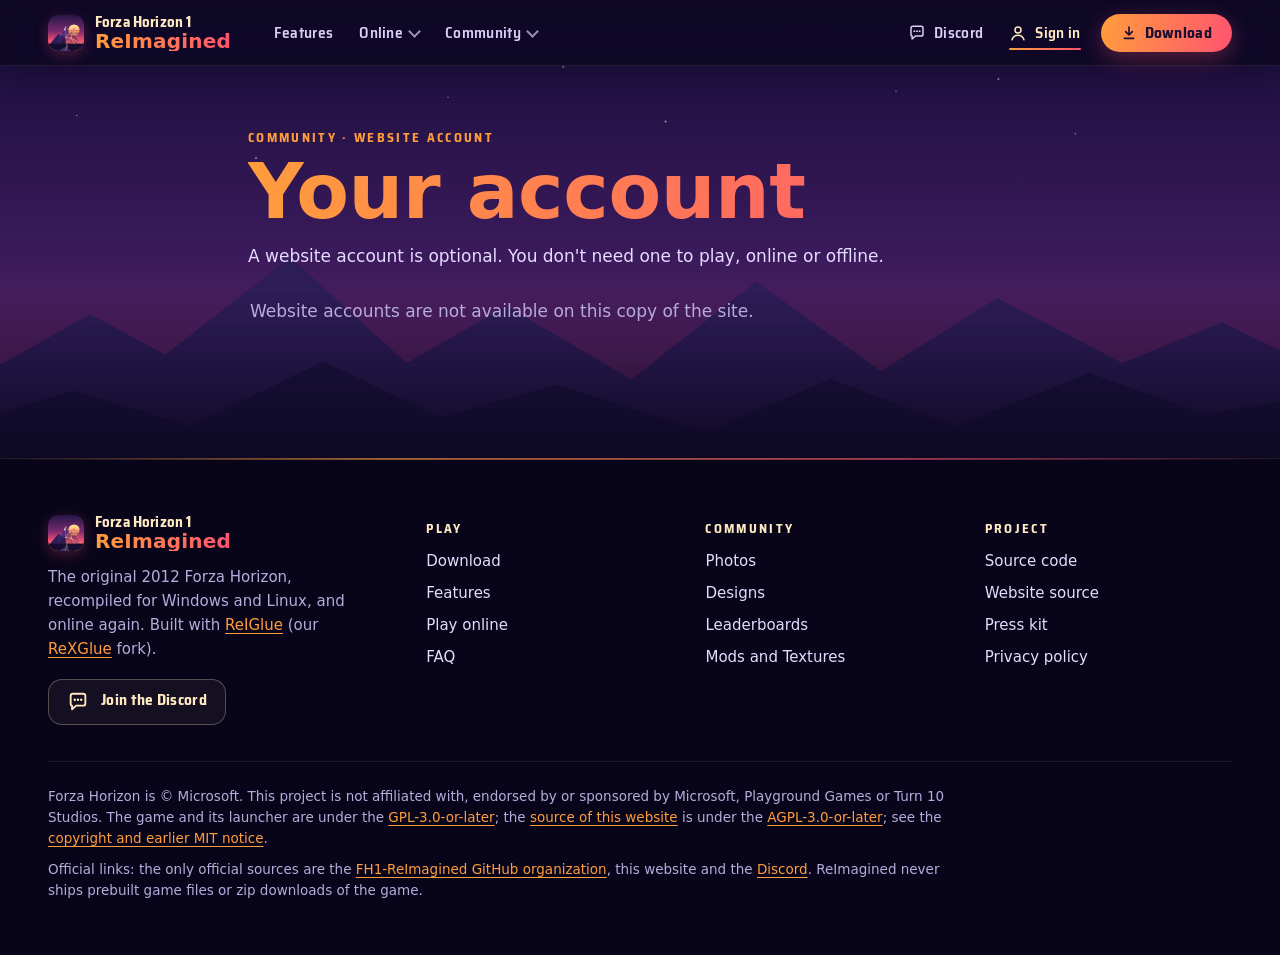
==== account.html @ 23fc3629 "A new look: the sunset first screen, Discord in the navbar, a sliding photo viewer - Navbar: Feature" ====
<!doctype html>
<html lang="en">
<head>
<meta charset="utf-8">
<meta name="viewport" content="width=device-width, initial-scale=1">
<script>document.documentElement.classList.add("js");try{if(localStorage.getItem("fh-signed-in")==="1")document.documentElement.classList.add("signed-in")}catch(e){}</script>
<title>Your account - Forza Horizon 1: ReImagined</title>
<meta name="description" content="Sign in to the Forza Horizon 1: ReImagined website with Discord, GitHub or an email code. A website account is optional.">
<meta name="robots" content="noindex">
<link rel="canonical" href="https://forza.dyotson.dev/account.html">
<meta name="theme-color" content="#140d2e">
<link rel="icon" href="images/logo.svg" type="image/svg+xml">
<link rel="stylesheet" href="style.css">
</head>
<body>
<a class="skip" href="#account">Skip to your account</a>

<div class="scene" aria-hidden="true">
  <div class="sky"></div>
  <div class="stars" style="--stars:.7"></div>
  <svg class="ridge far" viewBox="0 0 1600 300" preserveAspectRatio="none"><polygon points="0,300 0,190 140,110 230,160 380,40 520,170 640,100 790,190 940,70 1090,180 1230,90 1380,170 1500,120 1600,170 1600,300"/></svg>
  <svg class="ridge near" viewBox="0 0 1600 300" preserveAspectRatio="none"><polygon points="0,300 0,220 120,170 260,230 420,120 560,215 700,160 880,240 1030,150 1180,230 1340,140 1480,210 1600,180 1600,300"/></svg>
</div>

<header class="topbar">
  <a class="brand" href="index.html"><img src="images/logo.svg" alt="" width="36" height="36"><span>Forza Horizon 1<b>ReImagined</b></span></a>
  <button type="button" class="nav-toggle" aria-expanded="false" aria-controls="site-nav"><span class="nav-bars" aria-hidden="true"></span>Menu</button>
  <nav id="site-nav" aria-label="Site">
    <a href="features.html">Features</a>
    <details class="menu" open>
      <summary>Online</summary>
      <div class="menu-panel" id="nav-online">
        <div class="menu-list">
          <a href="leaderboards.html">Leaderboards</a>
          <a href="mods.html">Mods and Textures</a>
        </div>
      </div>
    </details>
    <details class="menu" open>
      <summary>Community</summary>
      <div class="menu-panel" id="nav-community">
        <div class="menu-list">
          <a href="gallery.html">Photos</a>
          <a href="designs.html">Designs</a>
          <a href="press.html">Press</a>
          <a href="faq.html">FAQ</a>
        </div>
      </div>
    </details>
    <a class="nav-discord" href="https://discord.gg/yu7zScdcWw">Discord</a>
    <a class="nav-account" href="account.html" aria-current="page">Sign in</a>
    <a class="nav-cta" href="download.html">Download</a>
  </nav>
</header>

<main class="board-page account-page" id="account">
  <div class="page-head">
    <p class="kicker">Community &middot; Website account</p>
    <h1><span class="h1-big">Your account</span></h1>
    <p class="aside">A website account is optional. You don't need one to play, online or offline.</p>
  </div>

  <p class="account-state" id="account-state" role="status">Loading your account...</p>
  <noscript><p class="account-state error">Signing in needs JavaScript.</p></noscript>
  <p class="notice" id="account-message" role="alert" hidden></p>

  <section class="panel" id="link-panel" aria-labelledby="link-h" hidden>
    <h2 id="link-h">Link your game</h2>
    <p id="link-question"></p>
    <p class="aside" id="link-replaces" hidden></p>
    <p class="aside" id="link-signin" hidden>Sign in below first: the link goes to the account you sign in to.</p>
    <div class="cta" id="link-buttons" hidden>
      <button type="button" class="btn primary" id="link-claim">Link</button>
      <button type="button" class="btn ghost" id="link-dismiss">Not now</button>
    </div>
  </section>

  <section class="panel" id="signin" aria-labelledby="signin-h" hidden>
    <h2 id="signin-h">Sign in</h2>
    <p>Sign in with Discord, GitHub or an email address. Signing in the first time makes your account; there is no separate sign-up.</p>
    <div class="cta signin-buttons">
      <form method="post" action="/api/auth/browser/v1/auth/provider/redirect" data-provider="discord" hidden>
        <input type="hidden" name="provider" value="discord">
        <input type="hidden" name="callback_url" value="/account.html">
        <input type="hidden" name="process" value="login">
        <input type="hidden" name="csrfmiddlewaretoken" value="">
        <button type="submit" class="btn primary">Sign in with Discord</button>
      </form>
      <form method="post" action="/api/auth/browser/v1/auth/provider/redirect" data-provider="github" hidden>
        <input type="hidden" name="provider" value="github">
        <input type="hidden" name="callback_url" value="/account.html">
        <input type="hidden" name="process" value="login">
        <input type="hidden" name="csrfmiddlewaretoken" value="">
        <button type="submit" class="btn primary">Sign in with GitHub</button>
      </form>
    </div>

    <form class="email-form" id="email-form" hidden>
      <label for="email">Or get a sign-in code by email</label>
      <div class="field-row">
        <input id="email" name="email" type="email" autocomplete="email" maxlength="254" required>
        <button type="submit" class="btn ghost">Email me a code</button>
      </div>
    </form>

    <form class="email-form" id="code-form" hidden>
      <label for="code">Enter the 8-digit code from the mail</label>
      <p class="aside">It works for 10 minutes, in this browser only. No mail? Check your spam folder, or ask for a new code.</p>
      <div class="field-row">
        <input id="code" name="code" type="text" inputmode="numeric" autocomplete="one-time-code" pattern="[0-9 -]{8,10}" maxlength="10" required>
        <button type="submit" class="btn ghost">Sign in</button>
      </div>
    </form>

    <p class="aside">You must be 13 or older to make an account. From Discord or GitHub the website keeps only your account's number there, not your name or email address. An email address is never stored: only a one-way hash of it. Details: the <a href="https://github.com/FH1-ReImagined/ForzaHorizon1-ReImagined/blob/main/PRIVACY.md">privacy policy</a>.</p>
  </section>

  <section class="panel" id="profile" aria-labelledby="profile-h" hidden>
    <h2 id="profile-h">Account <span id="account-id" class="account-id"></span></h2>
    <dl class="account-facts">
      <dt>Created</dt><dd id="account-created"></dd>
      <dt>Signs in with</dt><dd id="account-methods"></dd>
      <dt>Signed in on</dt><dd id="account-sessions"></dd>
      <dt>Your game</dt><dd id="account-game"></dd>
    </dl>
    <p class="aside" id="game-note" hidden></p>
    <div class="cta" id="game-actions" hidden>
      <button type="button" class="btn ghost" id="unlink">Unlink my game</button>
    </div>
    <p class="aside" id="unlink-reauth" hidden>For your safety, unlinking here needs a sign-in in the last 10 minutes. Sign out, sign in again, then unlink. Or unlink from the launcher.</p>

    <div class="my-items" id="items" hidden>
      <h3>Your photos and designs</h3>
      <p class="aside" id="items-note" hidden></p>
      <p class="aside" id="items-empty" hidden>Nothing yet. Photos you upload from photo mode (Big Shot) and designs you share from the storefront show up here.</p>
      <ul class="item-list" id="items-list"></ul>
      <p class="aside" id="items-profile" hidden><a id="items-profile-link" href="profile.html">Your public page</a> shows what is on the site, with its likes.</p>
      <p class="aside" id="items-reauth" hidden>For your safety, deleting needs a sign-in in the last 10 minutes. Sign out, sign in again, then delete.</p>
    </div>

    <form class="email-form" id="link-code-form">
      <label for="link-code">Have a link code from the launcher? Enter it here</label>
      <p class="aside">In the launcher: Settings &gt; Online &gt; Website account &gt; Link to website account. It shows an 8-character code, such as K7M2-QXPA, that works for 10 minutes.</p>
      <div class="field-row">
        <input id="link-code" name="link-code" type="text" autocomplete="off" autocapitalize="characters" spellcheck="false" pattern="[2-9A-HJ-NP-Za-hj-np-z -]{8,10}" maxlength="10" required>
        <button type="submit" class="btn ghost">Find my game</button>
      </div>
    </form>
    <div class="cta">
      <button type="button" class="btn ghost" id="logout">Sign out</button>
      <button type="button" class="btn ghost" id="logout-all">Sign out everywhere</button>
    </div>

    <h3>Recent activity</h3>
    <ul class="account-events" id="account-events"></ul>

    <h3>Delete your account</h3>
    <p>Deleting your account removes it and everything the website keeps about it at once, its game link and your game's likes included. Things you shared from the game (photos, designs) belong to your game, not to this account, and stay: delete them above first if you want them gone.</p>
    <p class="aside" id="delete-reauth" hidden>For your safety, deleting needs a sign-in in the last 10 minutes. Sign out, sign in again, then delete.</p>
    <button type="button" class="btn ghost danger" id="delete">Delete my account</button>
  </section>
</main>

<footer>
  <div class="foot-top">
    <div class="foot-brand">
      <a class="brand" href="index.html"><img src="images/logo.svg" alt="" width="36" height="36"><span>Forza Horizon 1<b>ReImagined</b></span></a>
      <p>The original 2012 Forza Horizon, recompiled for Windows and Linux, and online again. Built with <a href="https://github.com/FH1-ReImagined/ReIGlue">ReIGlue</a> (our <a href="https://github.com/rexglue/rexglue-sdk">ReXGlue</a> fork).</p>
      <a class="btn ghost ico ico-chat" href="https://discord.gg/yu7zScdcWw"><span>Join the Discord</span></a>
    </div>
    <div class="foot-col">
      <p class="foot-h">Play</p>
      <ul>
        <li><a href="download.html">Download</a></li>
        <li><a href="features.html">Features</a></li>
        <li><a href="online.html">Play online</a></li>
        <li><a href="faq.html">FAQ</a></li>
      </ul>
    </div>
    <div class="foot-col">
      <p class="foot-h">Community</p>
      <ul>
        <li><a href="gallery.html">Photos</a></li>
        <li><a href="designs.html">Designs</a></li>
        <li><a href="leaderboards.html">Leaderboards</a></li>
        <li><a href="mods.html">Mods and Textures</a></li>
      </ul>
    </div>
    <div class="foot-col">
      <p class="foot-h">Project</p>
      <ul>
        <li><a href="https://github.com/FH1-ReImagined/ForzaHorizon1-ReImagined">Source code</a></li>
        <li><a href="https://github.com/FH1-ReImagined/website">Website source</a></li>
        <li><a href="press.html">Press kit</a></li>
        <li><a href="https://github.com/FH1-ReImagined/ForzaHorizon1-ReImagined/blob/main/PRIVACY.md">Privacy policy</a></li>
      </ul>
    </div>
  </div>
  <div class="foot-legal">
    <p>Forza Horizon is &copy; Microsoft. This project is not affiliated with, endorsed by or sponsored by Microsoft, Playground Games or Turn 10 Studios. The game and its launcher are under the <a href="https://github.com/FH1-ReImagined/ForzaHorizon1-ReImagined/blob/main/LICENSE">GPL-3.0-or-later</a>; the <a href="https://github.com/FH1-ReImagined/website">source of this website</a> is under the <a href="LICENSE">AGPL-3.0-or-later</a>; see the <a href="NOTICE.md">copyright and earlier MIT notice</a>.</p>
    <p>Official links: the only official sources are the <a href="https://github.com/FH1-ReImagined">FH1-ReImagined GitHub organization</a>, this website and the <a href="https://discord.gg/yu7zScdcWw">Discord</a>. ReImagined never ships prebuilt game files or zip downloads of the game.</p>
  </div>
</footer>

<script src="nav.js"></script>
<script src="account.js"></script>
</body>
</html>
---- style.css ----
/* Forza Horizon 1: ReImagined, the website's look.
   The festival at sunset: a night-purple page, the sunset sky behind the top of every page (the
   whole first screen on the landing page), orange-to-pink accents and cream text.
   Type: Saira Condensed for headlines, Saira Semi Condensed for labels, buttons and the navbar
   (fonts/, SIL Open Font License), the system font for reading. */
@font-face { font-family: "Saira Condensed"; font-style: normal; font-weight: 800; font-display: swap; src: url("fonts/saira-condensed-800.woff2") format("woff2"); }
@font-face { font-family: "Saira Semi Condensed"; font-style: normal; font-weight: 600; font-display: swap; src: url("fonts/saira-semi-condensed-600.woff2") format("woff2"); }
@font-face { font-family: "Saira Semi Condensed"; font-style: normal; font-weight: 700; font-display: swap; src: url("fonts/saira-semi-condensed-700.woff2") format("woff2"); }

:root {
  --bg: #0d0822;
  --bg-deep: #08051a;
  --panel: rgba(28, 19, 62, 0.82);
  --surface: #181037;
  --surface-2: #211749;
  --border: #33245f;
  --line: rgba(255, 233, 192, 0.09);
  --text: #f3ecff;
  --soft: #e6dcff;
  --muted: #b7abdb;
  --cream: #ffe9c0;
  --orange: #ff9d3c;
  --pink: #ff5470;
  --ink: #1a0f33;
  --grad: linear-gradient(100deg, var(--orange), var(--pink));
  --sky-top: #160d38;
  --sky-mid: #3b1a5c;
  --sky-bottom: #7a2c64;
  --ridge-far: #2b1d58;
  --ridge-near: #1d1442;
  --stars: .8;
  --drop-bg: #1a1140;
  --menu-bg: #0d0822;
  --tip-bg: rgba(20, 13, 46, .96);
  --bar-h: 66px;
  --gutter: clamp(16px, 4vw, 48px);
  --wrap: 1280px;
  --radius: 16px;
  --font-display: "Saira Condensed", "Arial Narrow", "Roboto Condensed", system-ui, sans-serif;
  --font-ui: "Saira Semi Condensed", system-ui, -apple-system, "Segoe UI", Roboto, Arial, sans-serif;
  --font-body: system-ui, -apple-system, "Segoe UI", Roboto, "Helvetica Neue", Arial, sans-serif;
  --ease: cubic-bezier(.2, .8, .2, 1);
  color-scheme: dark;
}
* { box-sizing: border-box; }
html { scroll-behavior: smooth; scroll-padding-top: calc(var(--bar-h) + 16px); -webkit-text-size-adjust: 100%; }
body {
  margin: 0; min-height: 100vh; position: relative; isolation: isolate; overflow-x: hidden;
  background: var(--bg); color: var(--text);
  font: 17px/1.6 var(--font-body);
  text-rendering: optimizeLegibility;
}
img, svg { max-width: 100%; }
a { color: var(--orange); text-underline-offset: 3px; }
a:hover { color: var(--cream); }
code { background: rgba(255, 255, 255, .08); padding: .1em .4em; border-radius: 6px; font-size: .9em; overflow-wrap: anywhere; }
::selection { background: rgba(255, 84, 112, .45); color: #fff; }
:focus-visible { outline: 2px solid var(--orange); outline-offset: 2px; border-radius: 6px; }
.skip { position: absolute; left: -999px; top: 10px; background: var(--cream); color: var(--ink); padding: 8px 14px; border-radius: 10px; z-index: 100; font-weight: 700; }
.skip:focus { left: 10px; }
.sr-only { position: absolute; width: 1px; height: 1px; overflow: hidden; clip-path: inset(50%); white-space: nowrap; }

/* ---- scrollbars: a slim sunset thumb on the night track (WebKit/Blink here, Firefox below) ---- */
::-webkit-scrollbar { width: 12px; height: 12px; }
::-webkit-scrollbar-track { background: var(--bg-deep); }
::-webkit-scrollbar-thumb {
  background: linear-gradient(180deg, var(--orange), var(--pink)); border-radius: 999px;
  border: 3px solid var(--bg-deep); min-height: 48px;
}
::-webkit-scrollbar-thumb:hover { background: linear-gradient(180deg, #ffb25f, #ff6f86); }
::-webkit-scrollbar-corner { background: var(--bg-deep); }
@supports (-moz-appearance: none) {
  :root { scrollbar-color: #ff7a59 var(--bg-deep); scrollbar-width: thin; }
}

/* ---- the sky behind the top of the page ---- */
.scene {
  position: absolute; left: 0; right: 0; top: 0; z-index: -1; overflow: hidden; pointer-events: none;
  height: clamp(340px, 52vh, 520px);
  -webkit-mask-image: linear-gradient(180deg, #000 62%, transparent); mask-image: linear-gradient(180deg, #000 62%, transparent);
}
.sky { position: absolute; inset: 0; background: linear-gradient(180deg, var(--sky-top) 0%, var(--sky-mid) 55%, var(--sky-bottom) 100%); }
.stars {
  position: absolute; inset: 0 0 35% 0; opacity: var(--stars);
  background-image:
    radial-gradient(1.5px 1.5px at 12% 18%, #fff, transparent), radial-gradient(1px 1px at 28% 8%, #fff, transparent),
    radial-gradient(1.5px 1.5px at 44% 22%, #ffe9c0, transparent), radial-gradient(1px 1px at 63% 12%, #fff, transparent),
    radial-gradient(1.5px 1.5px at 78% 26%, #fff, transparent), radial-gradient(1px 1px at 90% 9%, #ffe9c0, transparent),
    radial-gradient(1px 1px at 6% 38%, #fff, transparent), radial-gradient(1.5px 1.5px at 52% 40%, #fff, transparent),
    radial-gradient(1px 1px at 84% 44%, #fff, transparent), radial-gradient(1px 1px at 35% 32%, #ffe9c0, transparent),
    radial-gradient(1px 1px at 70% 30%, #fff, transparent), radial-gradient(1.5px 1.5px at 20% 52%, #fff, transparent);
}
.ridge { position: absolute; left: -2%; width: 104%; max-width: none; bottom: 0; height: 38%; }
.ridge.far { height: 52%; fill: var(--ridge-far); opacity: .9; }
.ridge.near { fill: var(--ridge-near); }
.sun { display: none; }

/* ---- the navbar ---- */
.topbar {
  position: fixed; top: 0; left: 0; right: 0; z-index: 40; height: var(--bar-h);
  display: flex; align-items: center; gap: clamp(14px, 2.4vw, 36px); padding: 0 var(--gutter);
}
.topbar::before {
  content: ""; position: absolute; inset: 0; z-index: -1; pointer-events: none;
  background: rgba(11, 7, 30, .78); -webkit-backdrop-filter: blur(16px) saturate(1.3); backdrop-filter: blur(16px) saturate(1.3);
  border-bottom: 1px solid var(--line); box-shadow: 0 10px 30px rgba(4, 2, 14, .25); transition: opacity .3s;
}
html.js .landing .topbar:not(.solid)::before { opacity: 0; }
.brand { display: flex; align-items: center; gap: 11px; text-decoration: none; color: var(--cream); white-space: nowrap; flex-shrink: 0; }
.brand img { border-radius: 10px; box-shadow: 0 4px 14px rgba(255, 84, 112, .25); }
.brand span { display: flex; flex-direction: column; font: 700 15px/1.05 var(--font-ui); letter-spacing: .01em; }
.brand b { font: 800 20px/1 var(--font-display); letter-spacing: .01em; background: var(--grad); -webkit-background-clip: text; background-clip: text; color: transparent; }
.brand:hover { color: var(--cream); }
nav { display: flex; align-items: center; gap: 2px; flex: 1; min-width: 0; }
nav a, .menu summary {
  color: #d8cdf5; text-decoration: none; font: 600 15.5px/1 var(--font-ui); letter-spacing: .02em;
  padding: 10px 12px; border-radius: 10px; position: relative; white-space: nowrap;
  transition: color .15s, background-color .15s;
}
nav a:hover, .menu summary:hover { color: var(--cream); background: rgba(255, 233, 192, .06); }
#site-nav > a[aria-current="page"]:not(.nav-cta), .menu:has(a[aria-current="page"]) > summary { color: var(--cream); }
#site-nav > a[aria-current="page"]:not(.nav-cta)::after, .menu:has(a[aria-current="page"]) > summary::before {
  content: ""; position: absolute; left: 12px; right: 12px; bottom: 2px; height: 2px; border-radius: 2px; background: var(--grad);
}
/* The right side: Discord, Sign in or Account, Download (hidden once this browser signed in). */
nav .nav-discord { margin-left: auto; }
nav .nav-discord, nav .nav-account { display: inline-flex; align-items: center; gap: 8px; }
nav .nav-discord::before, nav .nav-account::before, nav .nav-cta::before, .ico::before {
  content: ""; width: 18px; height: 18px; flex: none; background: currentColor;
  -webkit-mask: var(--icon) center / contain no-repeat; mask: var(--icon) center / contain no-repeat;
}
.nav-discord, .ico-chat { --icon: url("data:image/svg+xml,%3Csvg xmlns='http://www.w3.org/2000/svg' viewBox='0 0 24 24' fill='none' stroke='black' stroke-width='2' stroke-linecap='round' stroke-linejoin='round'%3E%3Cpath d='M4 5.5A2.5 2.5 0 0 1 6.5 3h11A2.5 2.5 0 0 1 20 5.5v8a2.5 2.5 0 0 1-2.5 2.5H10l-4.5 4v-4h0A1.5 1.5 0 0 1 4 14.5z'/%3E%3Cpath d='M8.5 9.5h.01M12 9.5h.01M15.5 9.5h.01' stroke-width='2.6'/%3E%3C/svg%3E"); }
.nav-account, .ico-user { --icon: url("data:image/svg+xml,%3Csvg xmlns='http://www.w3.org/2000/svg' viewBox='0 0 24 24' fill='none' stroke='black' stroke-width='2' stroke-linecap='round'%3E%3Ccircle cx='12' cy='8' r='4'/%3E%3Cpath d='M4 21c1.4-4 4.4-6 8-6s6.6 2 8 6'/%3E%3C/svg%3E"); }
.nav-cta, .ico-download { --icon: url("data:image/svg+xml,%3Csvg xmlns='http://www.w3.org/2000/svg' viewBox='0 0 24 24' fill='none' stroke='black' stroke-width='2.4' stroke-linecap='round' stroke-linejoin='round'%3E%3Cpath d='M12 3v12M7 10l5 5 5-5M5 20h14'/%3E%3C/svg%3E"); }
.ico-arrow { --icon: url("data:image/svg+xml,%3Csvg xmlns='http://www.w3.org/2000/svg' viewBox='0 0 24 24' fill='none' stroke='black' stroke-width='2.4' stroke-linecap='round' stroke-linejoin='round'%3E%3Cpath d='M5 12h14M13 6l6 6-6 6'/%3E%3C/svg%3E"); }
.ico-shield { --icon: url("data:image/svg+xml,%3Csvg xmlns='http://www.w3.org/2000/svg' viewBox='0 0 24 24' fill='none' stroke='black' stroke-width='2' stroke-linecap='round' stroke-linejoin='round'%3E%3Cpath d='M12 3l8 3v6c0 4.5-3.4 8-8 9-4.6-1-8-4.5-8-9V6z'/%3E%3Cpath d='M8.5 12l2.5 2.5 4.5-5'/%3E%3C/svg%3E"); }
nav .nav-cta {
  display: inline-flex; align-items: center; gap: 8px; margin-left: 6px; padding: 11px 20px;
  color: var(--ink); background: var(--grad); border-radius: 999px; font-weight: 700;
  box-shadow: 0 6px 22px rgba(255, 84, 112, .32);
}
nav .nav-cta::before { width: 16px; height: 16px; }
nav .nav-cta:hover { color: var(--ink); background: var(--grad); filter: brightness(1.08); }
nav .nav-cta[aria-current="page"] { box-shadow: 0 0 0 2px var(--cream), 0 6px 22px rgba(255, 84, 112, .32); }
nav .nav-cta[hidden], html.signed-in #site-nav .nav-cta { display: none; }
.nav-toggle {
  display: none; align-items: center; gap: 10px; flex-shrink: 0; margin-left: auto; cursor: pointer;
  font: 700 15px/1 var(--font-ui); letter-spacing: .04em; color: var(--cream);
  background: rgba(255, 233, 192, .06); border: 1px solid rgba(255, 233, 192, .18); border-radius: 999px; padding: 10px 16px;
}
.nav-toggle:hover { background: rgba(255, 157, 60, .14); }
.nav-bars { width: 16px; height: 2px; background: currentColor; box-shadow: 0 -5px currentColor, 0 5px currentColor; display: inline-block; position: relative; border-radius: 2px; }
.nav-toggle[aria-expanded="true"] .nav-bars { background: transparent; box-shadow: none; }
.nav-toggle[aria-expanded="true"] .nav-bars::before, .nav-toggle[aria-expanded="true"] .nav-bars::after {
  content: ""; position: absolute; left: 0; width: 16px; height: 2px; background: currentColor; border-radius: 2px;
}
.nav-toggle[aria-expanded="true"] .nav-bars::before { transform: rotate(45deg); }
.nav-toggle[aria-expanded="true"] .nav-bars::after { transform: rotate(-45deg); }
.menu { position: relative; margin: 0; }
.menu summary { list-style: none; cursor: pointer; display: flex; align-items: center; gap: 7px; }
.menu summary::-webkit-details-marker { display: none; }
.menu summary::marker { content: ""; }
.menu summary::after { content: ""; width: 7px; height: 7px; border: solid currentColor; border-width: 0 2px 2px 0; transform: translateY(-2px) rotate(45deg); opacity: .7; transition: transform .2s; }
.menu-panel { padding-top: 10px; }
.menu-list { display: flex; flex-direction: column; gap: 2px; }
@media (min-width: 941px) {
  .menu:hover summary::after, .menu:focus-within summary::after { transform: translateY(1px) rotate(-135deg); }
  .menu-panel { position: absolute; top: 100%; left: 0; min-width: 220px; z-index: 30; padding-top: 8px; }
  .menu:not(:hover):not(:focus-within) > .menu-panel { display: none; }
  .menu:hover > .menu-panel, .menu:focus-within > .menu-panel { display: block; }
  html:not(.js) .menu:not([open]) > .menu-panel { display: none; }
  .menu-list {
    background: var(--drop-bg); border: 1px solid var(--border); border-radius: 16px; padding: 8px;
    box-shadow: 0 24px 50px rgba(4, 2, 14, .55); animation: menu-in .16s var(--ease);
  }
  .menu-list a { padding: 11px 14px; font-size: 15.5px; }
  .menu-list a:hover, .menu-list a:focus-visible { background: rgba(255, 157, 60, .13); color: var(--cream); }
  .menu-list a[aria-current="page"] { color: var(--cream); background: rgba(255, 157, 60, .1); box-shadow: inset 3px 0 0 var(--orange); }
}
@keyframes menu-in { from { opacity: 0; transform: translateY(-4px); } to { opacity: 1; transform: none; } }
/* The full row fits once the wordmark steps aside; at 940px and below the Menu button takes over. */
@media (max-width: 1120px) and (min-width: 941px) {
  .topbar .brand span { position: absolute; width: 1px; height: 1px; overflow: hidden; clip-path: inset(50%); white-space: nowrap; }
  nav a, .menu summary { padding-left: 10px; padding-right: 10px; }
}
@media (max-width: 940px) {
  html.js .nav-toggle { display: inline-flex; }
  html.js #site-nav {
    display: none; position: fixed; top: var(--bar-h); left: 0; right: 0; z-index: 30;
    grid-template-columns: 1fr 1fr; gap: 4px 10px; align-content: start;
    padding: 10px var(--gutter) 22px; margin: 0;
    background: var(--menu-bg); border-bottom: 1px solid var(--border);
    box-shadow: 0 30px 50px rgba(4, 2, 14, .6); max-height: calc(100dvh - var(--bar-h)); overflow: auto;
  }
  html.js #site-nav.is-open { display: grid; }
  html.js #site-nav > a:not(.nav-discord):not(.nav-account):not(.nav-cta), html.js .menu { grid-column: 1 / -1; }
  html.js #site-nav > a, html.js .menu-list a { padding: 13px 12px; font-size: 18px; }
  html.js #site-nav > a[aria-current="page"]::after { display: none; }
  html.js #site-nav > a[aria-current="page"], html.js .menu-list a[aria-current="page"] { color: var(--cream); background: rgba(255, 157, 60, .1); }
  html.js .menu { border-top: 1px solid var(--line); padding-top: 8px; margin-top: 4px; }
  html.js .menu summary { color: var(--orange); font-size: 12px; font-weight: 700; letter-spacing: .16em; text-transform: uppercase; padding: 8px 12px 2px; cursor: default; background: none; }
  html.js .menu summary::before, html.js .menu summary::after { display: none; }
  html.js .menu-panel { padding: 0; }
  html.js .menu-list { display: grid; grid-template-columns: 1fr 1fr; }
  html.js #site-nav .nav-discord, html.js #site-nav .nav-account {
    margin: 14px 0 0; justify-content: center; border: 1px solid rgba(255, 233, 192, .2); border-radius: 999px; padding: 13px 12px; font-size: 16px;
  }
  html.js.signed-in #site-nav .nav-account, html.js #site-nav:has(.nav-cta[hidden]) .nav-account { grid-column: auto; }
  html.js #site-nav .nav-cta { grid-column: 1 / -1; justify-content: center; margin: 10px 0 0; padding: 15px 14px; font-size: 17px; }
  html:not(.js) .topbar { position: static; height: auto; flex-wrap: wrap; padding-top: 12px; padding-bottom: 12px; }
  html:not(.js) .topbar::before { opacity: 1; }
  html:not(.js) #site-nav { flex-wrap: wrap; width: 100%; }
  html:not(.js) .nav-discord { margin-left: 0; }
  html:not(.js) .menu summary::after { display: none; }
  html:not(.js) .menu-panel { padding: 0 0 0 12px; }
}
@media (max-width: 400px) {
  .topbar { gap: 8px; }
  .brand span { font-size: 13px; }
  .brand b { font-size: 17px; }
}

/* ---- type and the shared pieces ---- */
main { position: relative; z-index: 1; }
h1, h2, h3 { line-height: 1.05; margin: 0 0 14px; font-family: var(--font-display); font-weight: 800; letter-spacing: .005em; }
h1 { display: flex; flex-direction: column; }
h2, h1.plain { font-size: clamp(32px, 4.4vw, 54px); color: var(--cream); }
h1.plain { display: block; }
h3 { font-size: 24px; color: var(--cream); margin-top: 24px; }
.h1-small { color: var(--cream); font-size: clamp(24px, 3vw, 38px); letter-spacing: .02em; text-transform: uppercase; }
.h1-big {
  font-size: clamp(48px, 7vw, 96px); letter-spacing: -.005em; line-height: .95; padding-bottom: .06em;
  background: var(--grad); -webkit-background-clip: text; background-clip: text; color: transparent;
}
.kicker { margin: 0 0 10px; color: var(--orange); font: 700 13px/1.2 var(--font-ui); letter-spacing: .18em; text-transform: uppercase; }
.lead { font-size: clamp(18px, 1.6vw, 21px); line-height: 1.55; color: var(--soft); margin: 0 0 8px; max-width: 40em; }
.aside { color: var(--muted); font-size: 16px; }
.notice {
  margin: 18px 0 0; padding: 13px 16px; border: 1px solid rgba(255, 84, 112, .28); border-left: 3px solid var(--pink);
  background: rgba(255, 84, 112, .08); border-radius: 12px; font-size: 15px; color: #ffe3e8;
}
.panel {
  width: 100%; background: var(--panel); border: 1px solid var(--line); border-radius: 20px; padding: clamp(20px, 3vw, 34px);
  -webkit-backdrop-filter: blur(10px); backdrop-filter: blur(10px); box-shadow: 0 24px 60px rgba(4, 2, 14, .35);
}
.panel h2 { font-size: clamp(26px, 3vw, 36px); }

.cta { display: flex; flex-wrap: wrap; gap: 12px; margin-top: 24px; }
.btn {
  display: inline-flex; flex-direction: column; justify-content: center; text-decoration: none; padding: 13px 22px; border-radius: 14px;
  font: 700 17px/1.15 var(--font-ui); letter-spacing: .02em; transition: transform .18s var(--ease), filter .18s, background-color .18s, border-color .18s;
}
.btn small { font: 600 12.5px/1.3 var(--font-body); letter-spacing: 0; opacity: .78; margin-top: 2px; }
.btn:hover { transform: translateY(-2px); }
.btn.primary { color: var(--ink); background: var(--grad); box-shadow: 0 10px 30px rgba(255, 84, 112, .3); }
.btn.primary:hover { color: var(--ink); filter: brightness(1.07); }
.btn.ghost { color: var(--cream); border: 1px solid rgba(255, 233, 192, .28); background: rgba(255, 233, 192, .05); }
.btn.ghost:hover { border-color: var(--orange); background: rgba(255, 157, 60, .12); }
.btn.ico { display: inline-grid; grid-template-columns: auto 1fr; column-gap: 12px; align-items: center; }
.btn.ico::before { grid-row: 1 / span 2; width: 22px; height: 22px; }
.btn.ico span, .btn.ico small { grid-column: 2; }
.link-more { display: inline-flex; align-items: center; gap: 8px; color: var(--cream); font: 700 16px/1 var(--font-ui); letter-spacing: .03em; text-decoration: none; white-space: nowrap; padding: 10px 0; }
.link-more::after { content: "\2192"; color: var(--orange); transition: transform .2s var(--ease); }
.link-more:hover { color: var(--orange); }
.link-more:hover::after { transform: translateX(4px); }

.chips { display: flex; flex-wrap: wrap; gap: 8px; margin: 0; }
.chips a { color: var(--cream); text-decoration: none; font: 600 15px/1 var(--font-ui); border: 1px solid rgba(255, 233, 192, .22); border-radius: 999px; padding: 9px 16px; background: rgba(255, 233, 192, .04); }
.chips a:hover { border-color: var(--orange); background: rgba(255, 157, 60, .12); }

.features, .steps, .req ul { padding-left: 1.2em; margin: 0 0 12px; }
.features li, .steps li, .req li { margin-bottom: 10px; }
.steps { counter-reset: step; list-style: none; padding: 0; }
.steps li { counter-increment: step; position: relative; padding-left: 46px; }
.steps li::before {
  content: counter(step); position: absolute; left: 0; top: 0; width: 32px; height: 32px; border-radius: 50%;
  display: grid; place-items: center; font: 800 17px/1 var(--font-display); color: var(--ink); background: var(--grad);
}
.modes dt { font-weight: 800; color: var(--cream); margin-top: 12px; }
.modes dd { margin: 2px 0 0; color: var(--soft); }

/* ---- sections ---- */
.stop { width: min(100% - 2 * var(--gutter), var(--wrap)); margin: 0 auto; padding: clamp(36px, 4.5vw, 64px) 0; display: flex; flex-direction: column; gap: 28px; }
main > .stop:first-child { padding-top: calc(var(--bar-h) + clamp(40px, 6vw, 80px)); }
.stop[hidden], .photo-state[hidden], .design-state[hidden] { display: none; }
.section-head { max-width: 760px; }
.section-head .aside, .section-head .lead { margin: 0; }
.section-head h1, .section-head h2 { margin-bottom: 12px; }
.section-head.row { max-width: none; display: flex; flex-wrap: wrap; align-items: flex-end; justify-content: space-between; gap: 12px 32px; }
.section-head.row > div { max-width: 760px; }
.split { display: grid; grid-template-columns: minmax(0, 5fr) minmax(0, 7fr); gap: clamp(28px, 5vw, 72px); align-items: center; }
.split > .section-head { max-width: none; }
.ticks { list-style: none; margin: 20px 0 0; padding: 0; display: grid; gap: 10px; }
.ticks li { position: relative; padding-left: 30px; color: var(--soft); }
.ticks li::before { content: ""; position: absolute; left: 0; top: .3em; width: 18px; height: 18px; border-radius: 50%; background: var(--grad); -webkit-mask: radial-gradient(circle, transparent 0 3px, #000 3.5px); mask: radial-gradient(circle, transparent 0 3px, #000 3.5px); }

/* Pictures that open in the viewer (photos.js): a card with its caption under the picture. */
.cards { list-style: none; margin: 0; padding: 0; width: 100%; display: grid; grid-template-columns: repeat(2, minmax(0, 1fr)); gap: 18px; }
.cards li.wide { grid-column: 1 / -1; }
.cards figure { margin: 0; height: 100%; display: flex; flex-direction: column; background: var(--surface); border: 1px solid var(--line); border-radius: var(--radius); overflow: hidden; box-shadow: 0 16px 40px rgba(4, 2, 14, .35); }
.cards button { all: unset; display: block; cursor: zoom-in; line-height: 0; overflow: hidden; position: relative; }
.cards button:focus-visible { outline: 2px solid var(--orange); outline-offset: -2px; }
.cards img { display: block; width: 100%; height: auto; transition: transform .5s var(--ease); }
.cards button:hover img { transform: scale(1.04); }
.cards li:not(.wide) img { aspect-ratio: 16 / 10; object-fit: cover; }
.cards li:not(.wide) img[src*="launcher"] { object-position: top; }
.cards figcaption { padding: 14px 18px 16px; font-size: 15px; line-height: 1.45; color: var(--muted); }
.cards figcaption b { display: block; color: var(--cream); font: 800 22px/1.1 var(--font-display); letter-spacing: .01em; margin-bottom: 4px; }
.shots { list-style: none; margin: 0; padding: 0; width: 100%; display: grid; grid-template-columns: 1fr 1fr; gap: 14px; }
.shots button { all: unset; cursor: zoom-in; display: block; position: relative; border-radius: 14px; overflow: hidden; width: 100%; line-height: 0; }
.shots button:focus-visible { outline: 2px solid var(--orange); outline-offset: -2px; }
.shots img { display: block; width: 100%; height: auto; }

/* ---- the photo viewer (photos.js): one photo at a time, sliding to the next ---- */
html.viewer-open { overflow: hidden; }
#lightbox {
  position: fixed; inset: 0; width: 100%; height: 100%; max-width: none; max-height: none; margin: 0; padding: 0;
  border: 0; background: transparent; color: var(--text); overflow: hidden;
}
#lightbox::backdrop { background: rgba(6, 3, 18, .94); -webkit-backdrop-filter: blur(8px); backdrop-filter: blur(8px); }
#lightbox[open] { display: block; animation: viewer-in .22s var(--ease); }
@keyframes viewer-in { from { opacity: 0; } to { opacity: 1; } }
#lightbox form { margin: 0; }
#lightbox .close {
  all: unset; position: absolute; z-index: 3; right: max(12px, env(safe-area-inset-right)); top: 12px; width: 46px; height: 46px; border-radius: 50%;
  display: grid; place-items: center; font-size: 30px; line-height: 1; cursor: pointer; color: var(--cream); background: rgba(255, 233, 192, .08);
}
#lightbox .close:hover { background: rgba(255, 157, 60, .2); }
#lightbox .close:focus-visible { outline: 2px solid var(--orange); outline-offset: 2px; }
.viewer-count { position: absolute; z-index: 2; left: max(18px, env(safe-area-inset-left)); top: 20px; margin: 0; font: 700 15px/1 var(--font-ui); letter-spacing: .12em; color: var(--muted); font-variant-numeric: tabular-nums; }
.viewer-count b { color: var(--cream); }
.viewer-stage { position: absolute; left: 0; right: 0; top: 70px; bottom: 92px; overflow: hidden; touch-action: pan-y; user-select: none; -webkit-user-select: none; cursor: grab; }
.viewer-stage.dragging { cursor: grabbing; }
.viewer-track { position: absolute; inset: 0; will-change: transform; }
.viewer-track.moving { transition: transform .42s var(--ease); }
.viewer-slide { position: absolute; inset: 0; display: grid; place-items: center; padding: 0 clamp(12px, 7vw, 110px); transform: translateX(calc(var(--pos, 0) * 100%)); }
.viewer-slide[hidden] { display: none; }
.viewer-box { width: 100%; height: 100%; container-type: size; display: grid; place-items: center; }
.viewer-frame {
  position: relative; aspect-ratio: var(--ar, 16 / 9); width: min(100cqw, 100cqh * var(--ar, 1.7778)); border-radius: 12px; overflow: hidden;
  background: rgba(255, 233, 192, .04); box-shadow: 0 30px 80px rgba(0, 0, 0, .6);
}
.viewer-frame img { position: absolute; inset: 0; width: 100%; height: 100%; object-fit: contain; display: block; -webkit-user-drag: none; }
.viewer-lo { filter: blur(10px); transform: scale(1.04); opacity: .7; }
.viewer-lo:not([src]) { display: none; }
.viewer-hi { opacity: 0; transition: opacity .3s ease; }
.viewer-hi:not([src]) { visibility: hidden; }
.viewer-hi.is-loaded { opacity: 1; }
.viewer-frame::after { content: ""; position: absolute; left: 50%; top: 50%; width: 34px; height: 34px; margin: -17px 0 0 -17px; border-radius: 50%; border: 3px solid rgba(255, 233, 192, .25); border-top-color: var(--orange); animation: spin .8s linear infinite; }
.viewer-frame.is-loaded::after { display: none; }
@keyframes spin { to { transform: rotate(360deg); } }
.viewer-nav {
  all: unset; position: absolute; z-index: 2; top: calc(50% - 10px); width: 54px; height: 54px; margin-top: -27px; border-radius: 50%; cursor: pointer;
  display: grid; place-items: center; color: var(--cream); background: rgba(20, 13, 46, .72); border: 1px solid rgba(255, 233, 192, .18);
  -webkit-backdrop-filter: blur(6px); backdrop-filter: blur(6px); transition: background-color .15s, opacity .2s, transform .15s;
}
.viewer-nav::before { content: ""; width: 12px; height: 12px; border: solid currentColor; border-width: 0 3px 3px 0; transform: translateX(-2px) rotate(-45deg); }
.viewer-prev { left: max(14px, env(safe-area-inset-left)); }
.viewer-prev::before { transform: translateX(2px) rotate(135deg); }
.viewer-next { right: max(14px, env(safe-area-inset-right)); }
.viewer-nav:hover { background: rgba(255, 157, 60, .28); }
.viewer-nav:active { transform: scale(.94); }
.viewer-nav:focus-visible { outline: 2px solid var(--orange); outline-offset: 2px; }
.viewer-nav:disabled { opacity: 0; pointer-events: none; }
.viewer-nav[hidden] { display: none; }
.viewer-cap {
  position: absolute; left: 0; right: 0; bottom: 0; height: 92px; margin: 0; padding: 14px 80px calc(14px + env(safe-area-inset-bottom));
  display: flex; flex-direction: column; align-items: center; justify-content: center; text-align: center; gap: 2px;
}
.viewer-cap b { font: 800 24px/1.1 var(--font-display); color: var(--cream); letter-spacing: .01em; max-width: 100%; overflow: hidden; text-overflow: ellipsis; white-space: nowrap; }
.viewer-cap span { color: var(--muted); font-size: 15px; max-width: 100%; overflow: hidden; text-overflow: ellipsis; white-space: nowrap; }
.viewer-cap span:empty { display: none; }
@media (max-width: 700px) {
  .viewer-stage { top: 64px; bottom: 96px; }
  .viewer-slide { padding: 0 8px; }
  .viewer-nav { top: auto; bottom: 22px; margin-top: 0; width: 48px; height: 48px; }
  .viewer-cap { padding: 12px 72px calc(12px + env(safe-area-inset-bottom)); }
  .viewer-cap b { font-size: 20px; }
}
@media (pointer: coarse) and (min-width: 701px) { .viewer-nav { width: 58px; height: 58px; } }

/* ---- the footer ---- */
footer { position: relative; z-index: 1; margin-top: clamp(40px, 6vw, 80px); padding: 56px var(--gutter) 44px; color: var(--muted); font-size: 14px; background: var(--bg-deep); border-top: 1px solid var(--line); }
footer::before { content: ""; position: absolute; left: 0; right: 0; top: -1px; height: 2px; background: linear-gradient(90deg, transparent, var(--orange) 30%, var(--pink) 70%, transparent); opacity: .55; }
.foot-top { max-width: var(--wrap); margin: 0 auto 36px; display: grid; grid-template-columns: minmax(0, 1.4fr) repeat(3, minmax(0, 1fr)); gap: 32px; }
.foot-brand p { margin: 14px 0 18px; max-width: 34ch; color: var(--muted); font-size: 15px; }
.foot-brand .btn { padding: 11px 18px; font-size: 15.5px; }
.foot-col p.foot-h { margin: 6px 0 12px; color: var(--cream); font: 700 13px/1.2 var(--font-ui); letter-spacing: .18em; text-transform: uppercase; }
.foot-col ul { list-style: none; margin: 0; padding: 0; display: grid; gap: 8px; }
.foot-col a { color: var(--soft); text-decoration: none; font-size: 15px; }
.foot-col a:hover { color: var(--orange); text-decoration: underline; }
.foot-legal { max-width: var(--wrap); margin: 0 auto; padding-top: 24px; border-top: 1px solid var(--line); }
footer p { max-width: 920px; margin: 0 0 10px; }
.foot-legal p { font-size: 13.5px; line-height: 1.55; }
@media (max-width: 900px) {
  .foot-top { grid-template-columns: 1fr 1fr 1fr; }
  .foot-brand { grid-column: 1 / -1; }
}
@media (max-width: 520px) {
  .foot-top { grid-template-columns: 1fr 1fr; gap: 26px 20px; }
  .foot-col:last-child { grid-column: 1 / -1; }
}

/* ---- the numbers on the Features page ---- */
.stats { display: grid; grid-template-columns: repeat(auto-fit, minmax(150px, 1fr)); gap: 12px; margin: 0 0 22px; }
.stats div { background: rgba(255, 255, 255, .04); border: 1px solid var(--line); border-radius: 14px; padding: 14px 16px; }
.stats dt { font: 800 40px/1 var(--font-display); background: var(--grad); -webkit-background-clip: text; background-clip: text; color: transparent; }
.stats dd { margin: 6px 0 0; font-size: 14.5px; color: var(--soft); line-height: 1.35; }
.fps { width: 100%; border-collapse: collapse; margin: 0 0 12px; font-variant-numeric: tabular-nums; }
.fps caption { text-align: left; font: 700 17px/1.3 var(--font-ui); color: var(--cream); padding-bottom: 8px; }
.fps th, .fps td { padding: 10px 12px; text-align: right; border-bottom: 1px solid var(--border); }
.fps thead th { color: var(--muted); font-size: 13px; font-weight: 700; }
.fps tbody th { color: var(--orange); font-weight: 800; text-align: left; }
.fps thead th:first-child { text-align: left; }

/* ---- pages with a heading and a list (gallery, designs, mods, account, FAQ, press, leaderboards) ---- */
.board-page { padding: calc(var(--bar-h) + clamp(32px, 5vw, 64px)) var(--gutter) 40px; max-width: 1520px; margin: 0 auto; }
.board-page .panel { width: 100%; }
.lb-head, .page-head { margin: 0 0 28px; }
.lb-head h1, .page-head h1 { margin: 0 0 10px; }
.lb-head .h1-big, .page-head .h1-big { font-size: clamp(44px, 6vw, 84px); }
.lb-head .aside, .page-head .aside { margin: 0; max-width: 860px; color: var(--soft); font-size: 17px; }

/* ---- leaderboards page: the map of Colorado and the board beside it ---- */
.lb-page {
  --select-bg: #1d1342;
  --state-error: #ffe3e8;
  --map-sea: rgba(14, 8, 34, .72);
  --map-land: #2e2058; --map-drop: #07041a; --map-shore: #ffe9c0;
  --map-plains: #33245e; --map-hills: #3b2968; --map-foothills: #432e6f; --map-mountains: #4d3483; --map-redrock: #6b2c56;
  --map-water: #1c3f7a; --map-water-edge: #6fb7f0;
  --map-peak-a: #6a4bb0; --map-peak-b: #3d2875; --map-snow: #fff4e6;
  --map-mesa-a: #b44a5e; --map-mesa-b: #7d3150; --map-tree: #2f7a68;
  --map-field: #3a2a66; --map-furrow: #47347a; --map-glow: #ff9d3c;
  --map-road: #e8c39d; --map-road-main: #ffe9c0; --map-road-freeway: #ff9d3c; --map-road-dirt: #d9a06b; --map-road-casing: #140d2e;
  --map-label: #ffe9c0; --map-name: #ffe9c0; --map-name-halo: #2e2058; --chip-ring: #ffe9c0;
  --map-icon-bg: #241747; --map-icon-line: #ffe9c0; --map-icon-a: #ff5470; --map-icon-b: #ff9d3c; --map-icon-ink: #241747;
  --pin-trap: #ff5470; --pin-zone: #ff9d3c; --pin-event: #ffd36b; --pin-glyph: #1a0f33; --pin-ring: #ffe9c0; --pin-shadow: rgba(8, 4, 24, .55);
  --tip-bg: rgba(20, 13, 46, .96);
}
@media (prefers-color-scheme: light) {
  .lb-page {
    --bg: #fbf1ea; --panel: rgba(255, 251, 247, .9); --border: #e6d3e4; --text: #2a1a4a; --muted: #67588a; --cream: #3a2770;
    --orange: #b85400; --pink: #c9284a;
    --sky-top: #f4d8ec; --sky-bottom: #ffd9b0; --ridge-far: #ebcde3; --ridge-near: #dfb9d5;
    --select-bg: #fff; --state-error: #9c1f3a;
    --map-sea: rgba(255, 250, 246, .55);
    --map-land: #fbf2e4; --map-drop: #b48fb1; --map-shore: #6b4a8a;
    --map-plains: #f5e5c6; --map-hills: #f0dcc4; --map-foothills: #e3e2c4; --map-mountains: #e2d4ef; --map-redrock: #f3c6b2;
    --map-water: #a9d5f2; --map-water-edge: #3f84bf;
    --map-peak-a: #c9b5ea; --map-peak-b: #9e85cc; --map-snow: #fff;
    --map-mesa-a: #e38b70; --map-mesa-b: #b9614f; --map-tree: #6aa98b;
    --map-field: #efdcb4; --map-furrow: #e2c992; --map-glow: #ff8a3d;
    --map-road: #b77a97; --map-road-main: #8a2f6c; --map-road-freeway: #e0602a; --map-road-dirt: #b0764a; --map-road-casing: #fffaf3;
    --map-label: #5b3c80; --map-name: #2a1a4a; --map-name-halo: #fbf2e4; --chip-ring: #6b5a8a;
    --map-icon-bg: #fffaf3; --map-icon-line: #3a2770; --map-icon-a: #e0335a; --map-icon-b: #f08a2c; --map-icon-ink: #3a2770;
    --pin-trap: #d92b52; --pin-zone: #e2700c; --pin-event: #b88512; --pin-glyph: #fff; --pin-ring: #fffaf3; --pin-shadow: rgba(58, 39, 112, .35);
    --tip-bg: rgba(255, 251, 247, .97);
    --drop-bg: #fffaf6; --menu-bg: #fff9f4;
    --sky-mid: #f6d3e6; --soft: #3a2a5e; --line: rgba(58, 39, 112, .14); --bg-deep: #f6e3ec;
    --surface: #fffaf6; --surface-2: #f3e6f0; --stars: 0;
    color-scheme: light;
  }
  .lb-page .scene { -webkit-mask-image: none; mask-image: none; height: clamp(300px, 44vh, 440px); }
  .lb-page .scene::after { content: ""; position: absolute; left: 0; right: 0; bottom: 0; height: 40%; background: linear-gradient(180deg, transparent, var(--bg)); }
  .lb-page .topbar::before { border-bottom-color: var(--border); box-shadow: none; }
  .lb-page nav .nav-discord, .lb-page nav .nav-account { color: var(--muted); }
  .lb-page .brand span { color: var(--text); }
  .lb-page footer a:not(.btn) { color: var(--pink); }
  .lb-page .foot-col a { color: var(--soft); }
  .lb-page .btn.ghost { border-color: var(--border); background: rgba(255, 255, 255, .6); }
  .lb-page .foot-col p.foot-h { color: var(--text); }
  html:has(> body.lb-page)::-webkit-scrollbar-track, html:has(> body.lb-page)::-webkit-scrollbar-corner, .lb-page ::-webkit-scrollbar-track { background: #f6e3ec; }
  html:has(> body.lb-page)::-webkit-scrollbar-thumb, .lb-page ::-webkit-scrollbar-thumb { border-color: #f6e3ec; }
  @supports (-moz-appearance: none) { :root:has(> body.lb-page) { scrollbar-color: #e0602a #f6e3ec; } }
  .lb-page .topbar { background: none; border-bottom-color: var(--border); }
  .lb-page .topbar::before { background: linear-gradient(180deg, rgba(255, 249, 244, .94), rgba(255, 249, 244, .7)); }
  .lb-page .brand { color: var(--text); }
  .lb-page nav a, .lb-page .menu summary { color: var(--muted); }
  .lb-page nav a:hover, .lb-page a:hover, .lb-page .menu summary:hover, .lb-page .menu[open] summary { color: var(--pink); }
  .lb-page .menu:has(a[aria-current="page"]) > summary, .lb-page nav a[aria-current="page"] { color: var(--pink); text-decoration-color: var(--pink); }
  .lb-page .nav-toggle { color: var(--text); }
  .lb-page nav .nav-discord { color: var(--text); }
  .lb-page footer { background: linear-gradient(180deg, transparent, #f6e3ec 40%); }
  .lb-page nav .nav-cta, .lb-page nav .nav-cta:hover, .lb-page nav .nav-cta[aria-current="page"] { color: #fff; }
  .lb-page .panel { box-shadow: 0 20px 60px rgba(58, 39, 112, .14); }
}

.lb-grid { display: grid; grid-template-columns: minmax(0, 1.6fr) minmax(0, 1fr); gap: 18px; align-items: start; }
.lb-map { position: relative; border-radius: 20px; border: 1px solid var(--border); background: var(--map-sea); overflow: hidden; box-shadow: 0 20px 60px rgba(0, 0, 0, .3); }
.lb-canvas { position: relative; aspect-ratio: 1.27; min-height: 300px; max-height: max(380px, calc(100vh - 250px)); touch-action: none; cursor: grab; user-select: none; -webkit-user-select: none; outline: none; }
.lb-canvas.dragging { cursor: grabbing; }
.lb-canvas:focus-visible { box-shadow: inset 0 0 0 2px var(--orange); }
.lb-canvas svg { position: absolute; inset: 0; width: 100%; height: 100%; display: block; }
.lb-canvas .cm-roads path, .lb-canvas .cm-water, .lb-canvas .cm-shore { vector-effect: non-scaling-stroke; }
.lb-canvas .cmap { --map-rw-casing: calc(4.4px * var(--cm-zr, 1)); --map-rw-dirt: calc(1.4px * var(--cm-zr, 1)); --map-rw-minor: calc(1.3px * var(--cm-zr, 1));
  --map-rw-main: calc(2.2px * var(--cm-zr, 1)); --map-rw-freeway: calc(3px * var(--cm-zr, 1)); --map-dirt-dash: 3 3; }
.lb-canvas .cm-water { stroke-width: 1.5px; }
.lb-canvas .cm-shore { stroke-width: 1.5px; }
.lb-canvas .cm-mk { transform: translate(calc(var(--x) * 1px), calc(var(--y) * 1px)) scale(var(--cm-s, 1)); }
.lb-pin { transform: translate(calc(var(--x) * 1px), calc(var(--y) * 1px)) scale(calc(var(--cm-s, 1) * var(--pin-k, 1))); }
.lb-pin-event { --pin-k: .86; }
.lb-canvas .cm-label { font-size: 13px; fill-opacity: .3; stroke-opacity: .18; }
.lb-canvas .cm-name { font-size: 11.5px; stroke-width: 3.5px; }
.lb-canvas .cmap.far .cm-lm-town .cm-name { display: none; }
.lb-canvas .cm-lm use { pointer-events: auto; }
.lb-canvas .cm-wave { stroke-width: 2px; vector-effect: non-scaling-stroke; }
.lb-state { position: absolute; inset: 0; display: grid; place-items: center; color: var(--muted); padding: 20px; text-align: center; }

.lb-pin { cursor: pointer; outline: none; }
.lb-pin .pin-hit { fill: transparent; }
.lb-pin .pin-shadow { fill: var(--pin-shadow); }
.lb-pin .pin-body { stroke: var(--pin-ring); stroke-width: 2; }
.lb-pin .pin-glyph { fill: var(--pin-glyph); }
.lb-pin .pin-glyph-line { fill: none; stroke: var(--pin-glyph); stroke-width: 2; stroke-linecap: round; }
.lb-pin-trap .pin-body { fill: var(--pin-trap); }
.lb-pin-zone .pin-body { fill: var(--pin-zone); }
.lb-pin-event .pin-body { fill: var(--pin-event); }
.lb-pin .pin-in { transition: transform .15s; }
.lb-pin.is-empty .pin-in { transform: scale(.72); opacity: .62; }
.lb-pin:hover .pin-in, .lb-pin:focus-visible .pin-in { transform: scale(1.22); opacity: 1; }
.lb-pin .pin-ring { fill: none; stroke: var(--pin-ring); stroke-width: 2.5; opacity: 0; }
.lb-pin:focus-visible .pin-ring { opacity: 1; stroke: var(--orange); }
.lb-pin.is-sel .pin-in { transform: scale(1.3); opacity: 1; }
.lb-pin.is-sel .pin-ring { opacity: 1; animation: lb-pulse 1.8s ease-out infinite; transform-origin: 0 0; }
@keyframes lb-pulse { 0% { transform: scale(.9); opacity: .9; } 100% { transform: scale(1.9); opacity: 0; } }
.lb-pins.hide-trap .lb-pin-trap, .lb-pins.hide-zone .lb-pin-zone, .lb-pins.hide-event .lb-pin-event, .lb-pins.hide-empty-event .lb-pin-event.is-empty { display: none; }

.lb-tools { position: absolute; z-index: 2; left: 12px; right: 12px; top: 12px; pointer-events: none; }
.lb-tools > * { pointer-events: auto; }
.lb-chips { display: flex; flex-wrap: wrap; gap: 6px; padding-right: 0; }
.lb-chip { font: inherit; font-size: 13px; font-weight: 700; display: inline-flex; align-items: center; gap: 7px; padding: 6px 11px; border-radius: 999px; cursor: pointer;
  color: var(--text); background: var(--panel); border: 1px solid var(--border); backdrop-filter: blur(8px); }
.lb-chip[aria-pressed="false"] { opacity: .55; }
.lb-chip[aria-pressed="false"] .dot { background: transparent !important; }
.lb-chip .dot { width: 10px; height: 10px; border-radius: 50%; border: 2px solid var(--chip-ring); box-sizing: content-box; }
.lb-chip .n { color: var(--muted); font-weight: 600; }
.lb-zoom { position: absolute; z-index: 2; right: 12px; bottom: 12px; display: flex; flex-direction: column; border-radius: 12px; overflow: hidden; border: 1px solid var(--border); background: var(--panel); backdrop-filter: blur(8px); }
.lb-zoom button { font: inherit; font-size: 20px; line-height: 1; width: 38px; height: 36px; border: 0; background: transparent; color: var(--text); cursor: pointer; }
.lb-zoom button + button { border-top: 1px solid var(--border); }
.lb-zoom button:hover { background: rgba(255, 157, 60, .16); }
.lb-zoom .reset { font-size: 15px; }
.lb-help { position: absolute; z-index: 1; left: 12px; bottom: 10px; margin: 0; font-size: 12px; color: var(--muted); background: var(--panel); border: 1px solid var(--border); border-radius: 999px; padding: 3px 10px; pointer-events: none; }
.lb-tip { position: absolute; z-index: 3; pointer-events: none; min-width: 180px; max-width: 280px; padding: 9px 12px; border-radius: 12px; font-size: 13px; line-height: 1.35;
  background: var(--tip-bg); color: var(--text); border: 1px solid var(--border); box-shadow: 0 10px 30px rgba(0, 0, 0, .35); transform: translate(-50%, calc(-100% - 16px)); }
.lb-tip b { display: block; font-size: 14px; color: var(--cream); }
.lb-tip .k { color: var(--muted); font-size: 12px; }
.lb-tip .top { margin-top: 4px; font-variant-numeric: tabular-nums; }
.lb-tip .top strong { color: var(--orange); }
.lb-tip[hidden] { display: none; }
.lb-tip.card { pointer-events: auto; }
.lb-tip-go { display: block; width: 100%; margin-top: 8px; font: inherit; font-size: 13px; font-weight: 800; padding: 7px 10px; border: 0; border-radius: 9px;
  cursor: pointer; color: #1a0f33; background: linear-gradient(90deg, var(--orange), var(--pink)); }

.lb-panel { position: sticky; top: 76px; max-height: calc(100vh - 92px); overflow: auto; }
.lb-board-head { margin: 4px 0 8px; }
.lb-board-head h2 { font-size: clamp(22px, 2.4vw, 30px); margin: 4px 0 6px; }
.lb-kind { display: inline-flex; align-items: center; gap: 7px; font-size: 12px; font-weight: 800; letter-spacing: .12em; text-transform: uppercase; color: var(--orange); }
.lb-kind .dot { width: 9px; height: 9px; border-radius: 50%; }
.lb-best { display: flex; flex-wrap: wrap; gap: 4px 14px; align-items: baseline; margin: 0 0 6px; }
.lb-best strong { font-size: 26px; font-weight: 900; background: linear-gradient(90deg, var(--orange), var(--pink)); -webkit-background-clip: text; background-clip: text; color: transparent; font-variant-numeric: tabular-nums; }
.lb-best span { color: var(--muted); font-size: 14px; }
.lb-intro { color: var(--muted); font-size: 15px; }
.board-controls { display: flex; flex-wrap: wrap; gap: 12px; margin: 0 0 14px; }
.board-controls label { display: flex; flex-direction: column; gap: 4px; font-size: 13px; font-weight: 700; color: var(--muted); flex: 1 1 180px; min-width: 0; }
.board-controls label:last-child { flex: 0 1 150px; }
.board-controls select { font: inherit; font-size: 16px; color: var(--text); background: var(--select-bg); border: 1px solid var(--border); border-radius: 10px; padding: 9px 10px; width: 100%; min-width: 0; text-overflow: ellipsis; }
.board-meta { color: var(--muted); font-size: 14px; margin: 0 0 8px; }
.board-wrap { overflow-x: auto; }
.board { width: 100%; border-collapse: collapse; font-variant-numeric: tabular-nums; }
.board th, .board td { padding: 7px 8px; text-align: left; border-bottom: 1px solid var(--border); }
.board thead th { color: var(--muted); font-size: 13px; font-weight: 700; white-space: nowrap; }
.board td:first-child, .board th:first-child { text-align: right; color: var(--orange); font-weight: 800; width: 2.6em; }
.board .num { text-align: right; white-space: nowrap; font-weight: 700; color: var(--cream); }
.board .who { overflow-wrap: anywhere; }
.board td:last-child { white-space: nowrap; font-size: 14px; color: var(--muted); }
.board .who small { display: block; font-size: 12.5px; line-height: 1.3; color: var(--muted); }
.board tbody tr:nth-child(-n+3) td:first-child { color: var(--pink); }
.board-state { padding: 18px 0; color: var(--muted); }
.board-state.error { color: var(--state-error); }
@media (max-width: 1100px) { .lb-panel .board .opt { display: none; } }
@media (max-width: 900px) {
  .lb-grid { grid-template-columns: minmax(0, 1fr); }
  .lb-canvas { aspect-ratio: auto; height: min(62vh, 560px); max-height: none; }
  .lb-panel { position: static; max-height: none; overflow: visible; }
  .lb-panel .board .opt { display: table-cell; }
}
@media (max-width: 600px) {
  .board-page { padding: 76px 12px 40px; }
  .lb-head .aside, .page-head .aside { font-size: 14px; }
  .lb-map { border-radius: 16px; }
  .lb-tools { left: 8px; right: 8px; top: 8px; }
  .lb-zoom { right: 8px; bottom: 8px; }
  .lb-zoom button { width: 40px; height: 40px; }
  .lb-chip { font-size: 12px; padding: 5px 9px; }
  .lb-chip .n { display: none; }
  .lb-help { display: none; }
  .lb-canvas { --pin-k: .8; }
  .lb-pin-event { --pin-k: .7; }
  .lb-panel .board .opt { display: none; }
  .board th, .board td { padding: 8px 6px; }
}
@media (prefers-reduced-motion: reduce) {
  .lb-pin .pin-in { transition: none; }
  .lb-pin.is-sel .pin-ring { animation: none; opacity: 1; }
}

/* ---- the landing page ---- */
.landing .scene { height: max(100vh, 680px); height: max(100svh, 680px); -webkit-mask-image: linear-gradient(180deg, #000 82%, transparent); mask-image: linear-gradient(180deg, #000 82%, transparent); }
.landing { --sky-top: #1d1046; --sky-mid: #6a2464; --sky-bottom: #ff8a3d; --ridge-far: #3a2670; --ridge-near: #241850; --stars: 1; }
.landing .sky { background: linear-gradient(180deg, var(--sky-top) 0%, #3a1a5e 34%, var(--sky-mid) 62%, #d9534f 84%, var(--sky-bottom) 100%); }
.landing .stars { inset: 0 0 50% 0; }
.landing .sun {
  display: block; position: absolute; left: 71.875%; bottom: 25.5%; width: clamp(150px, 21vw, 400px); height: auto; margin-left: calc(clamp(150px, 21vw, 400px) / -2);
  transform: translateY(calc(var(--hero-t, 0) * 120px)); filter: drop-shadow(0 0 60px rgba(255, 157, 60, .55));
}
.landing .ridge.far { height: 36%; }
.landing .ridge.near { height: 26%; }
.hero-road { position: absolute; left: 0; bottom: 0; width: 100%; height: 27%; }
.hero-road .asphalt { fill: #160f36; }
.hero-road .edge { fill: none; stroke: #ffe9c0; stroke-opacity: .5; stroke-width: 3; vector-effect: non-scaling-stroke; }
.hero-road .dash { fill: #ffd36b; opacity: .85; }
.glow { position: absolute; left: 0; right: 0; bottom: 10%; height: 44%; background: radial-gradient(42% 50% at 72% 62%, rgba(255, 157, 60, .42), transparent 75%); }

.hero {
  position: relative; min-height: max(100vh, 680px); min-height: max(100svh, 680px);
  display: grid; grid-template-columns: minmax(0, 1fr); align-content: center; justify-items: start;
  width: min(100% - 2 * var(--gutter), var(--wrap)); margin: 0 auto; padding: calc(var(--bar-h) + 40px) 0 150px;
}
.hero-copy { max-width: 760px; }
.hero h1 { margin: 0 0 20px; filter: drop-shadow(0 6px 30px rgba(13, 8, 34, .55)); }
.hero .h1-small { font-size: clamp(24px, 3.2vw, 44px); letter-spacing: .06em; }
.hero .h1-big { font-size: clamp(68px, 12vw, 172px); line-height: .86; letter-spacing: -.01em; }
.hero .lead { font-size: clamp(18px, 1.8vw, 23px); color: #fff3e6; text-shadow: 0 2px 18px rgba(13, 8, 34, .7); max-width: 34em; }
.hero-tag {
  display: inline-flex; align-items: center; gap: 10px; margin: 0 0 22px; padding: 7px 14px 7px 8px; border-radius: 999px;
  background: rgba(13, 8, 34, .45); border: 1px solid rgba(255, 233, 192, .2); -webkit-backdrop-filter: blur(8px); backdrop-filter: blur(8px);
  font: 600 14px/1 var(--font-ui); letter-spacing: .06em; color: var(--cream);
}
.hero-tag b { padding: 5px 9px; border-radius: 999px; background: var(--grad); color: var(--ink); font-size: 12px; letter-spacing: .12em; text-transform: uppercase; }
.hero .cta { margin-top: 30px; }
.hero .btn { padding: 15px 24px; font-size: 18px; }
.hero .btn.ghost { background: rgba(22, 13, 48, .86); border-color: rgba(255, 233, 192, .4); }
.hero .btn.ghost:hover { background: rgba(40, 20, 60, .8); }
.hero-note { display: flex; align-items: flex-start; gap: 10px; margin: 22px 0 0; max-width: 36em; font-size: 15px; color: #f6e9ff; text-shadow: 0 1px 10px rgba(13, 8, 34, .8); }
.hero-note::before { margin-top: 2px; color: var(--cream); }
.hero-note strong { color: #fff; }
.scroll-hint {
  position: absolute; left: 50%; bottom: 26px; transform: translateX(-50%); z-index: 2;
  display: flex; flex-direction: column; align-items: center; gap: 10px; padding: 8px 14px;
  color: var(--cream); text-decoration: none; font: 700 13px/1 var(--font-ui); letter-spacing: .2em; text-transform: uppercase;
  text-shadow: 0 2px 10px rgba(13, 8, 34, .9); transition: opacity .4s, transform .4s var(--ease); white-space: nowrap;
}
.scroll-hint:hover { color: #fff; }
.scroll-hint .mouse { width: 26px; height: 40px; border: 2px solid currentColor; border-radius: 14px; position: relative; box-shadow: 0 0 18px rgba(13, 8, 34, .6); }
.scroll-hint .mouse::after { content: ""; position: absolute; left: 50%; top: 8px; width: 4px; height: 8px; margin-left: -2px; border-radius: 2px; background: var(--orange); animation: wheel 1.8s var(--ease) infinite; }
.scroll-hint svg { margin-top: -6px; animation: hint-bob 1.8s ease-in-out infinite; }
.scroll-hint.is-gone { opacity: 0; transform: translate(-50%, 10px); pointer-events: none; }
@keyframes wheel { 0% { transform: translateY(0); opacity: 1; } 70% { transform: translateY(12px); opacity: 0; } 100% { transform: translateY(0); opacity: 0; } }
@keyframes hint-bob { 0%, 100% { transform: translateY(0); opacity: .6; } 50% { transform: translateY(5px); opacity: 1; } }

/* The facts under the first screen. */
.facts-band { position: relative; z-index: 1; border-block: 1px solid var(--line); background: linear-gradient(180deg, rgba(24, 16, 55, .6), rgba(13, 8, 34, .2)); }
.facts { width: min(100% - 2 * var(--gutter), var(--wrap)); margin: 0 auto; padding: 28px 0; display: grid; grid-template-columns: repeat(4, minmax(0, 1fr)); gap: 20px; }
.facts div { display: flex; flex-direction: column; gap: 6px; padding-left: 18px; border-left: 2px solid rgba(255, 157, 60, .35); }
.facts dt { font: 800 clamp(38px, 4.4vw, 58px)/.95 var(--font-display); background: var(--grad); -webkit-background-clip: text; background-clip: text; color: transparent; }
.facts dd { margin: 0; color: var(--soft); font-size: 15px; line-height: 1.35; }

/* Online again: words on one side, two pictures on the other. */
.media-pair { grid-template-columns: minmax(0, 1fr) minmax(0, 1fr); }

/* Three image tiles that lead into the site. */
.tiles { list-style: none; margin: 0; padding: 0; display: grid; grid-template-columns: repeat(3, minmax(0, 1fr)); gap: 20px; }
.tile {
  position: relative; display: flex; flex-direction: column; height: 100%; text-decoration: none; color: var(--muted);
  background: var(--surface); border: 1px solid var(--line); border-radius: 18px; overflow: hidden;
  box-shadow: 0 16px 40px rgba(4, 2, 14, .35); transition: transform .25s var(--ease), border-color .25s, box-shadow .25s;
}
.tile:hover, .tile:focus-visible { color: var(--muted); transform: translateY(-4px); border-color: rgba(255, 157, 60, .5); box-shadow: 0 24px 50px rgba(4, 2, 14, .5); }
.tile:focus-visible { outline: 2px solid var(--orange); outline-offset: 3px; }
.tile-pic { position: relative; overflow: hidden; aspect-ratio: 16 / 10; background: var(--surface-2); }
.tile-pic img { display: block; width: 100%; height: 100%; object-fit: cover; transition: transform .6s var(--ease); }
.tile:hover .tile-pic img { transform: scale(1.05); }
.tile-pic::after { content: ""; position: absolute; inset: 0; background: linear-gradient(180deg, transparent 55%, rgba(24, 16, 55, .9)); }
.tile-body { display: flex; flex-direction: column; gap: 6px; padding: 4px 22px 24px; margin-top: -26px; position: relative; z-index: 1; flex: 1; }
.tile-kicker { color: var(--orange); font: 700 12.5px/1.2 var(--font-ui); letter-spacing: .18em; text-transform: uppercase; }
.tile b { color: var(--cream); font: 800 30px/1.05 var(--font-display); letter-spacing: .01em; }
.tile b::after { content: " \2192"; color: var(--orange); display: inline-block; transition: transform .2s var(--ease); }
.tile:hover b::after { transform: translateX(4px); }
.tile-body > span:last-child { font-size: 15.5px; line-height: 1.5; }

/* The last call on the landing page and the Download page. */
.finale {
  position: relative; overflow: hidden; border-radius: 26px; border: 1px solid rgba(255, 233, 192, .14);
  padding: clamp(28px, 5vw, 64px); display: grid; grid-template-columns: minmax(0, 1.2fr) minmax(0, 1fr); gap: 24px 48px; align-items: center;
  background:
    radial-gradient(70% 120% at 100% 100%, rgba(255, 138, 61, .55), transparent 60%),
    radial-gradient(50% 90% at 70% 110%, rgba(255, 84, 112, .5), transparent 70%),
    linear-gradient(160deg, #24154f, #1a1040 60%);
  box-shadow: 0 30px 80px rgba(4, 2, 14, .45);
}
.finale::after {
  content: ""; position: absolute; left: 0; right: 0; bottom: 0; height: 38%; pointer-events: none; opacity: .9;
  background: url("data:image/svg+xml,%3Csvg xmlns='http://www.w3.org/2000/svg' viewBox='0 0 1600 300' preserveAspectRatio='none'%3E%3Cpolygon fill='%23140d33' fill-opacity='.75' points='0,300 0,220 120,170 260,230 420,120 560,215 700,160 880,240 1030,150 1180,230 1340,140 1480,210 1600,180 1600,300'/%3E%3C/svg%3E") bottom / 100% 100% no-repeat;
}
.finale > * { position: relative; z-index: 1; }
.finale h2 { font-size: clamp(38px, 5vw, 64px); }
.finale .aside { color: var(--soft); font-size: 17px; margin: 0; }
.finale .cta { margin: 0; display: grid; gap: 12px; justify-self: end; width: min(100%, 400px); }
.finale .notice { grid-column: 1 / -1; margin: 0; max-width: 640px; background: rgba(13, 8, 34, .5); }

/* ---- community photos: the landing page's newest, gallery.html and the profile pages (photos.js) ---- */
.shots.photos { width: 100%; grid-template-columns: repeat(3, minmax(0, 1fr)); gap: 20px; }
.shots.photos li {
  display: flex; flex-direction: column; min-width: 0; border-radius: var(--radius); overflow: hidden;
  background: var(--surface); border: 1px solid var(--line); box-shadow: 0 14px 36px rgba(4, 2, 14, .35);
  transition: border-color .2s, transform .25s var(--ease), box-shadow .25s;
}
.shots.photos li:hover { border-color: rgba(255, 157, 60, .45); transform: translateY(-3px); box-shadow: 0 22px 46px rgba(4, 2, 14, .5); }
.shots.photos li > button { border-radius: 0; }
.shots.photos li > button::after {
  content: ""; position: absolute; right: 12px; top: 12px; width: 36px; height: 36px; border-radius: 50%; opacity: 0; transition: opacity .2s;
  background: rgba(13, 8, 34, .7) url("data:image/svg+xml,%3Csvg xmlns='http://www.w3.org/2000/svg' viewBox='0 0 24 24' fill='none' stroke='%23ffe9c0' stroke-width='2.2' stroke-linecap='round'%3E%3Cpath d='M15 4h5v5M9 20H4v-5M20 4l-6 6M4 20l6-6'/%3E%3C/svg%3E") center / 18px no-repeat;
}
.shots.photos li > button:hover::after, .shots.photos li > button:focus-visible::after { opacity: 1; }
.shots.photos img { aspect-ratio: 16 / 9; object-fit: cover; background: var(--surface-2); transition: transform .5s var(--ease); }
.shots.photos li > button:hover img { transform: scale(1.04); }
.photo-body { display: flex; flex-direction: column; gap: 2px; padding: 14px 16px 14px; flex: 1; min-width: 0; }
.photo-title { color: var(--cream); font: 700 17px/1.3 var(--font-ui); letter-spacing: .01em; overflow: hidden; text-overflow: ellipsis; white-space: nowrap; }
.photo-where { color: var(--muted); font-size: 13.5px; overflow: hidden; text-overflow: ellipsis; white-space: nowrap; }
.photo-foot { display: flex; align-items: center; justify-content: space-between; gap: 12px; min-height: 34px; margin-top: auto; padding-top: 10px; font-size: 14px; }
.photo-body > .photo-foot:first-child { padding-top: 0; }
.photo-foot:has(> .like-slot:empty:only-child) { display: none; }
.photo-by { display: inline-flex; align-items: center; gap: 9px; min-width: 0; color: var(--soft); font-weight: 600; text-decoration: none; overflow: hidden; text-overflow: ellipsis; white-space: nowrap; }
.photo-by::before { content: ""; flex: none; width: 24px; height: 24px; border-radius: 50%; background: linear-gradient(135deg, var(--orange), var(--pink)); box-shadow: inset 0 0 0 2px rgba(13, 8, 34, .35); }
a.photo-by:hover { color: var(--orange); text-decoration: underline; }
.shots.photos.all { grid-template-columns: repeat(auto-fill, minmax(min(100%, 300px), 1fr)); }
.photo-state, .design-state { color: var(--muted); margin: 10px 2px 0; }
.photo-state.error, .design-state.error { color: #ffe3e8; }
.gallery-page { max-width: 1800px; }
.gallery-page .rules, .designs-page .rules { width: min(100%, 820px); margin-top: 48px; }
.rules ul { margin: 0; padding-left: 1.2em; }
.rules li { margin-bottom: 10px; color: var(--soft); font-size: 16px; }
.rules li b { color: var(--cream); }
.rules p { color: var(--soft); }
.press-page .rules, .faq-page .rules { margin: 0 0 16px; }

/* ---- likes (likes.js): a quiet thumbs-up and its count ---- */
.like-slot { margin-left: auto; flex: none; }
.like-slot:empty { display: none; }
.like {
  display: inline-flex; align-items: center; gap: 7px; height: 34px; padding: 0 13px 0 11px; border-radius: 999px;
  font: 700 15px/1 var(--font-ui); letter-spacing: .02em; color: var(--soft); text-decoration: none; font-variant-numeric: tabular-nums; white-space: nowrap;
  background: rgba(255, 233, 192, .07); border: 1px solid transparent; transition: background-color .15s, color .15s, border-color .15s;
}
.like svg { width: 17px; height: 17px; fill: currentColor; flex: none; }
button.like { cursor: pointer; }
button.like:hover, a.like:hover { color: var(--cream); background: rgba(255, 157, 60, .16); border-color: rgba(255, 157, 60, .4); }
button.like[aria-pressed="true"] { color: var(--ink); background: var(--grad); }
button.like[aria-pressed="true"]:hover { color: var(--ink); filter: brightness(1.06); }
button.like:disabled { opacity: .6; cursor: progress; }
.like.own { color: var(--muted); background: transparent; border-color: var(--line); }
.like-note { position: fixed; z-index: 60; left: 50%; bottom: 22px; transform: translateX(-50%); width: max-content; max-width: min(92vw, 520px); margin: 0; padding: 12px 18px; border-radius: 14px; background: var(--tip-bg); border: 1px solid var(--border); color: var(--cream); font-size: 15px; box-shadow: 0 16px 40px rgba(0, 0, 0, .5); }
.like-note[hidden] { display: none; }

/* ---- community designs: designs.html and the newest three on online.html (designs.js) ---- */
.designs-page { --select-bg: #1d1342; }
.design-bar { display: flex; flex-wrap: wrap; align-items: flex-end; justify-content: space-between; gap: 14px 24px; margin: 0 0 20px; }
.tabs { display: flex; flex-wrap: wrap; gap: 8px; }
.tabs [role="tab"] {
  font: 700 16px/1.2 var(--font-ui); letter-spacing: .02em; display: inline-flex; align-items: center; gap: 8px; cursor: pointer;
  color: var(--cream); background: rgba(255, 233, 192, .05); border: 1px solid rgba(255, 233, 192, .22); border-radius: 999px; padding: 10px 20px;
}
.tabs [role="tab"]:hover { border-color: var(--orange); background: rgba(255, 157, 60, .12); }
.tabs [role="tab"][aria-selected="true"] { color: var(--ink); background: var(--grad); border-color: transparent; }
.tabs .n { font-weight: 700; font-size: 13px; opacity: .75; }
.tabs .n:empty { display: none; }
.board-controls { display: flex; flex-wrap: wrap; gap: 12px; margin: 0 0 14px; }
.board-controls label { display: flex; flex-direction: column; gap: 5px; font: 700 13px/1.2 var(--font-ui); letter-spacing: .06em; color: var(--muted); flex: 1 1 180px; min-width: 0; }
.board-controls label:last-child { flex: 0 1 150px; }
.board-controls select, .board-controls input {
  font: inherit; font-family: var(--font-body); letter-spacing: 0; font-size: 16px; font-weight: 400; color: var(--text);
  background: var(--select-bg, #1d1342); border: 1px solid var(--border); border-radius: 12px; padding: 10px 12px; width: 100%; min-width: 0; text-overflow: ellipsis;
}
.board-controls input::placeholder { color: var(--muted); opacity: .8; }
.design-controls { margin: 0; flex: 0 1 560px; }
.design-controls label:last-child { flex: 0 1 200px; }
.design-panel { display: grid; grid-template-columns: minmax(0, 1fr) minmax(250px, 300px); gap: 20px; align-items: start; }
.design-panel[hidden] { display: none; }
.design-panel .howto { grid-column: 2; grid-row: 1 / span 2; position: sticky; top: calc(var(--bar-h) + 16px); padding: 22px 24px; }
.design-panel .designs, .design-panel .design-state { grid-column: 1; grid-row: 1; }
.design-panel .design-state { margin-top: 0; }
.howto h2 { font-size: 24px; margin: 0 0 14px; }
.howto .steps { margin: 0; }
.howto .steps li { font-size: 15px; line-height: 1.45; color: var(--soft); padding-left: 42px; }
.howto .steps li:last-child { margin-bottom: 0; }
.howto .steps b { color: var(--cream); }
.designs { list-style: none; margin: 0; padding: 0; width: 100%; display: grid; grid-template-columns: repeat(3, minmax(0, 1fr)); gap: 18px; }
.designs.all { grid-template-columns: repeat(auto-fill, minmax(min(100%, 250px), 1fr)); }
.design { display: flex; flex-direction: column; min-width: 0; background: var(--surface); border: 1px solid var(--line); border-radius: var(--radius); overflow: hidden; box-shadow: 0 14px 36px rgba(4, 2, 14, .35); transition: border-color .2s; }
.design:hover { border-color: rgba(255, 157, 60, .4); }
.design img {
  display: block; width: 100%; height: auto; aspect-ratio: 9 / 5; object-fit: contain;
  background: repeating-conic-gradient(rgba(255, 255, 255, .04) 0 25%, transparent 0 50%) 0 0 / 16px 16px, var(--surface-2);
}
.design-body { display: flex; flex-direction: column; flex: 1; min-width: 0; padding: 12px 14px 14px; line-height: 1.35; }
.design-kind { color: var(--orange); font: 700 11.5px/1.3 var(--font-ui); letter-spacing: .16em; text-transform: uppercase; margin-bottom: 3px; }
.design-title, .design-car, .design-by { display: block; overflow: hidden; text-overflow: ellipsis; white-space: nowrap; }
.design-title { color: var(--cream); font: 700 17px/1.3 var(--font-ui); }
.design-car, .design-by { color: var(--muted); font-size: 13.5px; font-weight: 600; }
.design-by b { color: var(--soft); }
.design-by a { color: var(--soft); font-weight: 700; text-decoration: none; }
.design-by a:hover { color: var(--orange); text-decoration: underline; }
.design-stats { display: flex; flex-wrap: wrap; align-items: center; gap: 4px 12px; margin: 8px 0 12px; font-size: 13px; color: var(--muted); font-variant-numeric: tabular-nums; }
.rating { display: inline-flex; align-items: baseline; gap: 5px; color: var(--soft); font-weight: 700; }
.rating small { color: var(--muted); font-size: 12.5px; font-weight: 600; }
.rating.none { color: var(--muted); font-weight: 600; }
.rating-stars { --r: 0; position: relative; display: inline-block; font-size: 14px; line-height: 1; white-space: nowrap; color: rgba(255, 233, 192, .25); }
.rating-stars .on { position: absolute; left: 0; top: 0; width: calc(var(--r) * 20%); overflow: hidden; color: var(--orange); }
.design-code { display: grid; grid-template-columns: minmax(0, 1fr) auto; align-items: center; gap: 6px 8px; margin-top: auto; padding-top: 12px; border-top: 1px solid var(--line); }
.design-code .k { grid-column: 1 / -1; color: var(--orange); font: 700 11.5px/1.2 var(--font-ui); letter-spacing: .16em; text-transform: uppercase; }
.design-code code {
  font: 800 17px/1.2 ui-monospace, SFMono-Regular, Menlo, Consolas, monospace; letter-spacing: .14em; color: var(--cream); text-align: center;
  background: rgba(255, 255, 255, .05); border: 1px dashed var(--border); border-radius: 10px; padding: 7px 8px; user-select: all; -webkit-user-select: all;
}
.copy { font: 700 15px/1 var(--font-ui); color: var(--ink); background: var(--grad); border: 0; border-radius: 999px; padding: 10px 16px; min-width: 88px; cursor: pointer; }
.copy:hover { filter: brightness(1.08); }
.copy.done { background: var(--cream); }
@media (max-width: 900px) {
  .design-panel { grid-template-columns: minmax(0, 1fr); }
  .design-panel .howto { grid-column: auto; grid-row: auto; position: static; }
  .design-panel .designs, .design-panel .design-state { grid-column: auto; grid-row: auto; }
}
@media (max-width: 600px) {
  .design-bar { margin: 0 0 14px; }
  .tabs { width: 100%; }
  .tabs [role="tab"] { flex: 1 1 0; justify-content: center; padding: 9px 12px; }
  .design-controls { flex: 1 1 100%; }
  .designs, .designs.all { grid-template-columns: minmax(0, 1fr); gap: 12px; }
  .howto { padding: 16px 18px; }
  /* one column of short cards: the preview beside the text, the share code under both */
  .design { display: grid; grid-template-columns: minmax(112px, 38%) minmax(0, 1fr); column-gap: 12px; padding: 10px 12px 12px; }
  .design img { grid-row: 1 / span 4; align-self: start; border-radius: 10px; }
  .design-body { display: contents; }
  .design-body > * { grid-column: 2; }
  .design-stats { margin-bottom: 0; }
  .design-code { grid-column: 1 / -1; margin-top: 10px; }
}

/* ---- Press kit and FAQ ---- */
.press-page { max-width: 1000px; }
.press-page .page-head .aside { max-width: none; }
.press-page .panel { margin: 0 0 20px; }
.press-page .rules h2 { font-size: clamp(24px, 2.6vw, 32px); }
.press-logos { display: grid; grid-template-columns: 200px minmax(0, 1fr); gap: 20px; align-items: end; }
.press-logos figure { margin: 0; }
.press-logos img { display: block; width: 100%; height: auto; border-radius: 14px; border: 1px solid var(--border); }
.press-logos figcaption { margin-top: 8px; font-size: 14px; color: var(--soft); }
.press-h { color: var(--cream); margin: 28px 0 6px; }
.press-cards { width: 100%; margin: 14px 0 28px; }
.press-cards figcaption a { font-weight: 600; font-size: 13px; }
@media (max-width: 700px) {
  .press-logos { grid-template-columns: 1fr; }
  .press-logos figure:first-child { max-width: 200px; }
}

/* ---- Account page ---- */
.account-page { max-width: 880px; }
.account-page .panel { width: 100%; margin: 0 0 22px; }
.account-state { color: var(--muted); margin: 8px 2px 16px; }
.account-state[hidden], .account-page [hidden] { display: none; }
.account-page .notice { margin: 0 0 18px; }
.account-page .notice.error { border-left-color: var(--orange); }
.signin-buttons form { margin: 0; }
.signin-buttons button.btn, .account-page button.btn { font: 700 17px/1.15 var(--font-ui); letter-spacing: .02em; cursor: pointer; border: 0; }
.account-page button.btn.ghost { border: 1px solid rgba(255, 233, 192, .28); }
.email-form { margin: 24px 0 0; }
.email-form label { display: block; font: 700 16px/1.3 var(--font-ui); letter-spacing: .02em; color: var(--cream); margin-bottom: 8px; }
.field-row { display: flex; flex-wrap: wrap; gap: 10px; }
.field-row input {
  flex: 1 1 220px; min-width: 0; font: inherit; color: var(--cream); background: rgba(13, 8, 34, .6);
  border: 1px solid var(--border); border-radius: 14px; padding: 12px 16px;
}
.field-row input:focus-visible { outline: 2px solid var(--orange); outline-offset: 1px; border-color: transparent; }
.account-id { font-family: ui-monospace, SFMono-Regular, Menlo, Consolas, monospace; color: var(--orange); font-size: .7em; letter-spacing: .04em; }
.account-facts { display: grid; grid-template-columns: max-content 1fr; gap: 8px 22px; margin: 0 0 18px; }
.account-facts dt { color: var(--muted); font: 700 15px/1.6 var(--font-ui); letter-spacing: .04em; }
.account-facts dd { margin: 0; color: var(--soft); }
.account-events { list-style: none; margin: 0 0 18px; padding: 0; font-size: 15px; color: var(--soft); }
.account-events li { padding: 6px 0; border-bottom: 1px solid var(--line); }
.account-events time { color: var(--muted); margin-right: 6px; }
.account-page h3 { color: var(--cream); margin: 24px 0 10px; }
.account-page button.btn.danger { border: 1px solid var(--pink); color: #ffe3e8; background: rgba(255, 84, 112, .12); }
@media (max-width: 700px) {
  .account-facts { grid-template-columns: 1fr; gap: 2px; }
  .account-facts dd { margin-bottom: 8px; }
}

/* ---- a player's page (profile.html) and "Your photos and designs" ---- */
.profile-section { margin: 0 0 36px; }
.profile-section[hidden] { display: none; }
.profile-section h2 { color: var(--cream); margin: 0 2px 14px; }
.profile-note { margin-top: 24px; }
.item-list { list-style: none; margin: 0 0 12px; padding: 0; }
.item-list li { display: flex; align-items: center; gap: 14px; padding: 10px 0; border-bottom: 1px solid var(--line); }
.item-list img { width: 96px; height: 54px; object-fit: cover; border-radius: 8px; background: rgba(255, 255, 255, .05); flex: none; }
.item-body { display: flex; flex-direction: column; flex: 1; min-width: 0; }
.item-body b { color: var(--cream); overflow: hidden; text-overflow: ellipsis; white-space: nowrap; }
.item-body span { color: var(--muted); font-size: 14px; }
.item-list .btn { padding: 9px 14px; flex: none; font-size: 15px; }

/* ---- the mods and texture packs hub (hub.js): the list, an item's page, the upload form ---- */
.hub-filter { display: flex; gap: 8px; margin: 0 0 18px; }
.hub-filter[hidden] { display: none; }
.hub-filter button { font: 700 15px/1 var(--font-ui); letter-spacing: .02em; color: var(--soft); background: rgba(255, 233, 192, .05); border: 1px solid rgba(255, 233, 192, .2); border-radius: 999px; padding: 10px 18px; cursor: pointer; }
.hub-filter button:hover { border-color: var(--orange); color: var(--cream); }
.hub-filter button[aria-pressed="true"] { color: var(--ink); background: var(--grad); border-color: transparent; }
.hub-list { list-style: none; margin: 0; padding: 0; display: grid; grid-template-columns: repeat(auto-fill, minmax(min(100%, 340px), 1fr)); gap: 18px; }
.hub-card {
  position: relative; display: grid; grid-template-columns: minmax(0, 1fr) auto; align-content: start; column-gap: 12px;
  padding: 0 20px 18px; border: 1px solid var(--line); border-radius: var(--radius); background: var(--surface); box-shadow: 0 14px 36px rgba(4, 2, 14, .35); min-width: 0; overflow: hidden;
  transition: border-color .2s, transform .25s var(--ease);
}
.hub-card:hover { border-color: rgba(255, 157, 60, .45); transform: translateY(-3px); }
.hub-card::before {
  content: ""; grid-column: 1 / -1; height: 92px; margin: 0 -20px 16px;
  background:
    url("data:image/svg+xml,%3Csvg xmlns='http://www.w3.org/2000/svg' viewBox='0 0 1600 300' preserveAspectRatio='none'%3E%3Cpolygon fill='%23181037' points='0,300 0,220 120,170 260,230 420,120 560,215 700,160 880,240 1030,150 1180,230 1340,140 1480,210 1600,180 1600,300'/%3E%3C/svg%3E") bottom / 100% 60% no-repeat,
    radial-gradient(40% 90% at 70% 100%, rgba(255, 157, 60, .7), transparent 70%),
    linear-gradient(180deg, #2a1660, #6a2464);
}
.hub-card > * { grid-column: 1 / -1; }
.hub-card p { margin: 0 0 6px; }
.hub-head { display: flex; flex-wrap: wrap; align-items: baseline; gap: 4px 10px; }
.hub-head a { color: var(--cream); font: 800 26px/1.1 var(--font-display); letter-spacing: .01em; text-decoration: none; overflow-wrap: anywhere; }
.hub-head a::after { content: ""; position: absolute; inset: 0; }
.hub-head a:hover { color: var(--orange); }
.hub-kind { flex-basis: 100%; display: block; font: 700 12px/1.2 var(--font-ui); letter-spacing: .16em; text-transform: uppercase; color: var(--orange); }
.hub-version { color: var(--muted); font: 600 14px/1 var(--font-ui); padding: 4px 8px; border-radius: 999px; background: rgba(255, 233, 192, .07); }
.hub-meta, .hub-desc { color: var(--muted); font-size: 14.5px; overflow-wrap: anywhere; }
.hub-desc { color: var(--soft); }
.hub-card .hub-download { grid-column: 1; justify-self: start; align-self: center; margin: 10px 0 0; position: relative; z-index: 1; }
.hub-card .photo-foot { grid-column: 2; grid-row: auto; margin: 10px 0 0; padding: 0; min-height: 0; position: relative; z-index: 1; }
.hub-card .hub-sha { order: 9; margin-top: 12px; padding-top: 10px; border-top: 1px solid var(--line); }
.hub-card .hub-download, .hub-card .photo-foot { order: 8; }
.hub-download { padding: 10px 18px; margin: 4px 0 8px; font-size: 15.5px; }
.hub-sha { font-size: 12.5px; color: var(--muted); overflow-wrap: anywhere; }
.hub-sha code { color: var(--soft); background: none; padding: 0; }
.hub-card .hub-sha { position: relative; z-index: 1; display: flex; gap: 6px; white-space: nowrap; }
.hub-card .hub-sha code { min-width: 0; overflow: hidden; text-overflow: ellipsis; }
.hub-share, .hub-rules { width: min(100%, 860px); margin-top: 36px; }
.hub-share[hidden], [data-hub-mine-box][hidden] { display: none; }
.hub-share label { color: var(--soft); }
.hub-share input, .hub-share select, .hub-share textarea { font: inherit; max-width: 100%; color: var(--text); background: rgba(13, 8, 34, .6); border: 1px solid var(--border); border-radius: 10px; padding: 8px 10px; }
.hub-share input[type="checkbox"] { width: 18px; height: 18px; vertical-align: -3px; accent-color: var(--orange); }
.hub-share progress { width: 100%; accent-color: var(--orange); }
.hub-item { width: min(100%, 880px); }
.hub-item h1 { color: var(--cream); margin: 0 0 8px; overflow-wrap: anywhere; display: block; font-size: clamp(38px, 5vw, 60px); }
.hub-item p { overflow-wrap: anywhere; }
.hub-item .kicker a { color: var(--orange); text-decoration: none; }
.hub-item .kicker a:hover { color: var(--cream); text-decoration: underline; }
.hub-foot { padding: 0; gap: 10px; justify-content: flex-start; flex-wrap: wrap; }
.hub-foot .like-slot { margin-left: 0; }
.hub-report { display: flex; flex-wrap: wrap; gap: 6px; align-items: center; }
.hub-report[hidden] { display: none; }
.hub-report select, .hub-report input { font: inherit; font-size: 13px; }
.hub-btn { font: 700 14px/1 var(--font-ui); letter-spacing: .02em; color: var(--soft); background: rgba(255, 233, 192, .06); border: 1px solid transparent; border-radius: 999px; padding: 10px 14px; text-decoration: none; cursor: pointer; }
.hub-btn:hover, .hub-btn:focus-visible { border-color: rgba(255, 157, 60, .45); color: var(--cream); }

/* ---- Features, Online and Download ---- */
.step-cards { display: grid; grid-template-columns: repeat(3, minmax(0, 1fr)); gap: 18px; margin: 0; counter-reset: step; }
.step-cards li { margin: 0; padding: 26px 24px 24px; background: var(--surface); border: 1px solid var(--line); border-radius: var(--radius); color: var(--muted); font-size: 16px; }
.step-cards li::before {
  content: "0" counter(step); position: static; display: block; width: auto; height: auto; margin-bottom: 14px; background: var(--grad); -webkit-background-clip: text; background-clip: text; color: transparent;
  font: 800 54px/1 var(--font-display); border-radius: 0;
}
.step-cards li b { display: block; color: var(--cream); font: 800 26px/1.1 var(--font-display); margin-bottom: 8px; letter-spacing: .01em; }
.need { display: grid; grid-template-columns: minmax(0, 1fr) minmax(0, 1fr); gap: 18px; align-items: stretch; }
.need .panel { margin: 0; }
.need .notice { margin: 0; display: flex; align-items: center; }
.need .panel p { margin: 0; color: var(--soft); }
.mode-cards { display: grid; grid-template-columns: repeat(4, minmax(0, 1fr)); gap: 16px; margin: 0; }
.mode-cards div { padding: 20px 20px 22px; background: var(--surface); border: 1px solid var(--line); border-radius: var(--radius); }
.mode-cards div:first-child { border-color: rgba(255, 157, 60, .45); background: linear-gradient(180deg, rgba(255, 157, 60, .1), transparent), var(--surface); }
.mode-cards dt { color: var(--cream); font: 800 24px/1.1 var(--font-display); margin: 0 0 8px; letter-spacing: .01em; }
.mode-cards dd { margin: 0; color: var(--muted); font-size: 15.5px; }
.numbers { display: grid; grid-template-columns: minmax(0, 1fr) minmax(0, 1.1fr); gap: clamp(20px, 4vw, 48px); align-items: start; }
.numbers .stats { margin: 0; }

/* ---- smaller screens ---- */
@media (max-width: 1100px) {
  .tiles { grid-template-columns: repeat(2, minmax(0, 1fr)); }
  .tiles li:last-child { grid-column: 1 / -1; }
  .tiles li:last-child .tile-pic { aspect-ratio: 21 / 8; }
  .mode-cards { grid-template-columns: repeat(2, minmax(0, 1fr)); }
}
@media (max-width: 900px) {
  .split, .numbers, .need { grid-template-columns: minmax(0, 1fr); }
  .finale { grid-template-columns: minmax(0, 1fr); }
  .finale .cta { justify-self: stretch; width: 100%; }
  .facts { grid-template-columns: repeat(2, minmax(0, 1fr)); gap: 22px 16px; }
  .shots.photos { grid-template-columns: repeat(2, minmax(0, 1fr)); }
  .shots.photos:not(.all) li:nth-child(3) { display: none; }
  .step-cards { grid-template-columns: minmax(0, 1fr); }
}
@media (max-width: 700px) {
  .hero { padding-bottom: 130px; }
  .hero .cta .btn { flex: 1 1 100%; }
  .hero-tag { font-size: 13px; }
  .landing .sun { width: 44vw; margin-left: -22vw; bottom: 25.5%; }
}
@media (max-width: 600px) {
  .board-page { padding-left: 14px; padding-right: 14px; }
  .lb-head .aside, .page-head .aside { font-size: 15.5px; }
  .tiles, .cards, .media-pair { grid-template-columns: minmax(0, 1fr); }
  .tiles li:last-child .tile-pic { aspect-ratio: 16 / 10; }
  .shots.photos, .shots.photos.all { grid-template-columns: minmax(0, 1fr); gap: 16px; }
  .shots.photos:not(.all) li:nth-child(3) { display: flex; }
  .mode-cards { grid-template-columns: minmax(0, 1fr); }
  .rules li { font-size: 15px; }
  .btn { width: 100%; }
  .cta .btn { flex: 1 1 100%; }
  .chips a { flex: 1 1 auto; text-align: center; }
}
@media (min-width: 1900px) {
  :root { --wrap: 1560px; --bar-h: 76px; }
  body { font-size: 18px; }
  nav a, .menu summary { font-size: 17.5px; }
  .brand img { width: 42px; height: 42px; }
  .brand span { font-size: 17px; }
  .brand b { font-size: 23px; }
  .hero-copy { max-width: 980px; }
  .hero .h1-small { font-size: 54px; }
  .hero .h1-big { font-size: clamp(172px, 9.5vw, 240px); }
  .hero .lead { font-size: 27px; }
  .hero .btn { font-size: 21px; padding: 18px 30px; }
  .hero .btn small { font-size: 14px; }
  .hero-tag { font-size: 16px; }
  .hero-note { font-size: 17px; }
  .scroll-hint { font-size: 15px; }
}

@media (prefers-reduced-motion: reduce) {
  html { scroll-behavior: auto; }
  *, *::before, *::after { animation-duration: .01ms !important; animation-iteration-count: 1 !important; transition-duration: .01ms !important; }
  .landing .sun { transform: none; }
  .scroll-hint .mouse::after, .scroll-hint svg { animation: none; }
  .btn:hover, .tile:hover, .shots.photos li:hover, .hub-card:hover { transform: none; }
}
@media (forced-colors: active) {
  .h1-big, .stats dt, .facts dt, .brand b { color: CanvasText; background: none; }
  .like, .btn, nav .nav-cta { border: 1px solid ButtonText; }
}
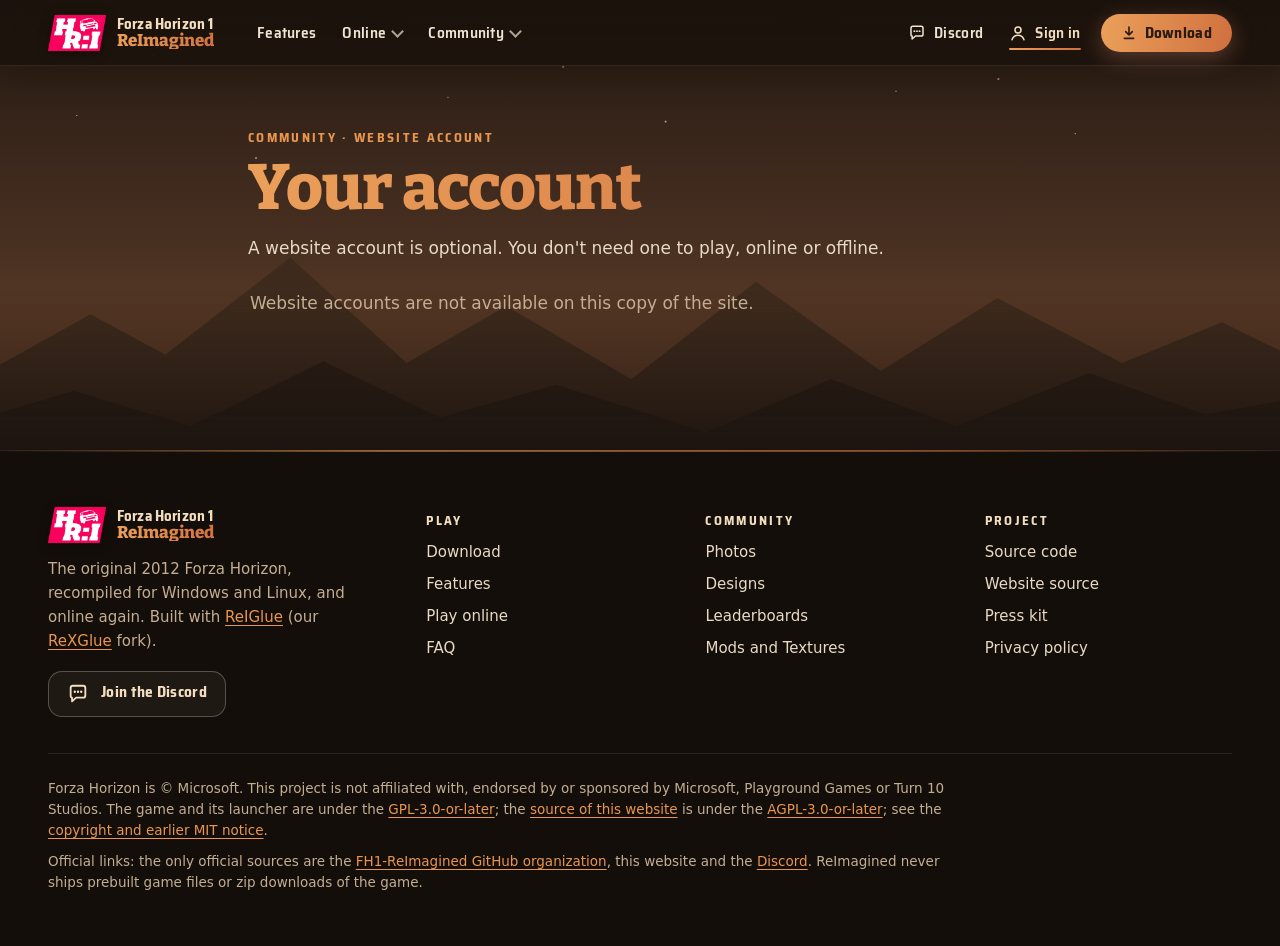
==== commit 39cd5c87: "Colorado at golden hour: earth colours, the new logo, a slab headline font - Palette: umber pages, s" ====
--- a/account.html
+++ b/account.html
@@ -8,8 +8,10 @@
 <meta name="description" content="Sign in to the Forza Horizon 1: ReImagined website with Discord, GitHub or an email code. A website account is optional.">
 <meta name="robots" content="noindex">
 <link rel="canonical" href="https://forza.dyotson.dev/account.html">
-<meta name="theme-color" content="#140d2e">
+<meta name="theme-color" content="#1c140f">
 <link rel="icon" href="images/logo.svg" type="image/svg+xml">
+<link rel="icon" href="images/favicon-32.png" sizes="32x32" type="image/png">
+<link rel="apple-touch-icon" href="images/apple-touch-icon.png">
 <link rel="stylesheet" href="style.css">
 </head>
 <body>
@@ -23,7 +25,7 @@
 </div>
 
 <header class="topbar">
-  <a class="brand" href="index.html"><img src="images/logo.svg" alt="" width="36" height="36"><span>Forza Horizon 1<b>ReImagined</b></span></a>
+  <a class="brand" href="index.html"><img src="images/logo-mark.webp" alt="" width="58" height="36"><span>Forza Horizon 1<b>ReImagined</b></span></a>
   <button type="button" class="nav-toggle" aria-expanded="false" aria-controls="site-nav"><span class="nav-bars" aria-hidden="true"></span>Menu</button>
   <nav id="site-nav" aria-label="Site">
     <a href="features.html">Features</a>
@@ -164,7 +166,7 @@
 <footer>
   <div class="foot-top">
     <div class="foot-brand">
-      <a class="brand" href="index.html"><img src="images/logo.svg" alt="" width="36" height="36"><span>Forza Horizon 1<b>ReImagined</b></span></a>
+      <a class="brand" href="index.html"><img src="images/logo-mark.webp" alt="" width="58" height="36"><span>Forza Horizon 1<b>ReImagined</b></span></a>
       <p>The original 2012 Forza Horizon, recompiled for Windows and Linux, and online again. Built with <a href="https://github.com/FH1-ReImagined/ReIGlue">ReIGlue</a> (our <a href="https://github.com/rexglue/rexglue-sdk">ReXGlue</a> fork).</p>
       <a class="btn ghost ico ico-chat" href="https://discord.gg/yu7zScdcWw"><span>Join the Discord</span></a>
     </div>
--- a/style.css
+++ b/style.css
@@ -1,42 +1,46 @@
 /* Forza Horizon 1: ReImagined, the website's look.
-   The festival at sunset: a night-purple page, the sunset sky behind the top of every page (the
-   whole first screen on the landing page), orange-to-pink accents and cream text.
-   Type: Saira Condensed for headlines, Saira Semi Condensed for labels, buttons and the navbar
-   (fonts/, SIL Open Font License), the system font for reading. */
-@font-face { font-family: "Saira Condensed"; font-style: normal; font-weight: 800; font-display: swap; src: url("fonts/saira-condensed-800.woff2") format("woff2"); }
+   Colorado at golden hour: a warm umber page, the evening sky over red-rock ridges behind the top of
+   every page (the whole first screen on the landing page), dusty orange and rust accents, sand text.
+   Type: the headline font is one variable, --font-headline (now Bitter ExtraBold, fonts/, SIL Open
+   Font License); Saira Semi Condensed for labels, buttons and the navbar; the system font for reading.
+   To use Soho Std instead, with a licence that covers web fonts: put its woff2 files in fonts/, add an
+   @font-face { font-family: "Soho Std"; font-weight: 800; src: url("fonts/<file>.woff2") format("woff2"); }
+   here, and put "Soho Std" first in --font-headline. Nothing else changes. */
+@font-face { font-family: "Bitter"; font-style: normal; font-weight: 800; font-display: swap; src: url("fonts/bitter-800.woff2") format("woff2"); }
 @font-face { font-family: "Saira Semi Condensed"; font-style: normal; font-weight: 600; font-display: swap; src: url("fonts/saira-semi-condensed-600.woff2") format("woff2"); }
 @font-face { font-family: "Saira Semi Condensed"; font-style: normal; font-weight: 700; font-display: swap; src: url("fonts/saira-semi-condensed-700.woff2") format("woff2"); }
 
 :root {
-  --bg: #0d0822;
-  --bg-deep: #08051a;
-  --panel: rgba(28, 19, 62, 0.82);
-  --surface: #181037;
-  --surface-2: #211749;
-  --border: #33245f;
-  --line: rgba(255, 233, 192, 0.09);
-  --text: #f3ecff;
-  --soft: #e6dcff;
-  --muted: #b7abdb;
-  --cream: #ffe9c0;
-  --orange: #ff9d3c;
-  --pink: #ff5470;
-  --ink: #1a0f33;
-  --grad: linear-gradient(100deg, var(--orange), var(--pink));
-  --sky-top: #160d38;
-  --sky-mid: #3b1a5c;
-  --sky-bottom: #7a2c64;
-  --ridge-far: #2b1d58;
-  --ridge-near: #1d1442;
-  --stars: .8;
-  --drop-bg: #1a1140;
-  --menu-bg: #0d0822;
-  --tip-bg: rgba(20, 13, 46, .96);
+  --bg: #1c140f;
+  --bg-deep: #140e0a;
+  --panel: rgba(42, 31, 23, 0.88);
+  --surface: #2a1f17;
+  --surface-2: #36281d;
+  --border: #4d3a2a;
+  --line: rgba(243, 223, 191, 0.1);
+  --text: #f4ebdd;
+  --soft: #e8dac5;
+  --muted: #c4ae92;
+  --cream: #f3dfbf;
+  --sand: #ead9bd;
+  --orange: #e8964f;
+  --pink: #d0703f;
+  --ink: #2a1a10;
+  --grad: linear-gradient(100deg, #eba05a, var(--pink));
+  --sky-top: #241912;
+  --sky-mid: #4a3122;
+  --sky-bottom: #7a4a2e;
+  --ridge-far: #3d2a1d;
+  --ridge-near: #2c1f16;
+  --stars: .35;
+  --drop-bg: #2c2119;
+  --menu-bg: #1c140f;
+  --tip-bg: rgba(28, 20, 15, .96);
   --bar-h: 66px;
   --gutter: clamp(16px, 4vw, 48px);
   --wrap: 1280px;
   --radius: 16px;
-  --font-display: "Saira Condensed", "Arial Narrow", "Roboto Condensed", system-ui, sans-serif;
+  --font-headline: "Bitter", "Roboto Slab", "Rockwell", Georgia, serif;
   --font-ui: "Saira Semi Condensed", system-ui, -apple-system, "Segoe UI", Roboto, Arial, sans-serif;
   --font-body: system-ui, -apple-system, "Segoe UI", Roboto, "Helvetica Neue", Arial, sans-serif;
   --ease: cubic-bezier(.2, .8, .2, 1);
@@ -54,7 +58,7 @@
 a { color: var(--orange); text-underline-offset: 3px; }
 a:hover { color: var(--cream); }
 code { background: rgba(255, 255, 255, .08); padding: .1em .4em; border-radius: 6px; font-size: .9em; overflow-wrap: anywhere; }
-::selection { background: rgba(255, 84, 112, .45); color: #fff; }
+::selection { background: rgba(223, 145, 116, .45); color: #ffffff; }
 :focus-visible { outline: 2px solid var(--orange); outline-offset: 2px; border-radius: 6px; }
 .skip { position: absolute; left: -999px; top: 10px; background: var(--cream); color: var(--ink); padding: 8px 14px; border-radius: 10px; z-index: 100; font-weight: 700; }
 .skip:focus { left: 10px; }
@@ -67,28 +71,28 @@
   background: linear-gradient(180deg, var(--orange), var(--pink)); border-radius: 999px;
   border: 3px solid var(--bg-deep); min-height: 48px;
 }
-::-webkit-scrollbar-thumb:hover { background: linear-gradient(180deg, #ffb25f, #ff6f86); }
+::-webkit-scrollbar-thumb:hover { background: linear-gradient(180deg, #e9a975, #e4a28a); }
 ::-webkit-scrollbar-corner { background: var(--bg-deep); }
 @supports (-moz-appearance: none) {
-  :root { scrollbar-color: #ff7a59 var(--bg-deep); scrollbar-width: thin; }
+  :root { scrollbar-color: #df9479 var(--bg-deep); scrollbar-width: thin; }
 }
 
 /* ---- the sky behind the top of the page ---- */
 .scene {
   position: absolute; left: 0; right: 0; top: 0; z-index: -1; overflow: hidden; pointer-events: none;
   height: clamp(340px, 52vh, 520px);
-  -webkit-mask-image: linear-gradient(180deg, #000 62%, transparent); mask-image: linear-gradient(180deg, #000 62%, transparent);
+  -webkit-mask-image: linear-gradient(180deg, #000000 62%, transparent); mask-image: linear-gradient(180deg, #000000 62%, transparent);
 }
 .sky { position: absolute; inset: 0; background: linear-gradient(180deg, var(--sky-top) 0%, var(--sky-mid) 55%, var(--sky-bottom) 100%); }
 .stars {
   position: absolute; inset: 0 0 35% 0; opacity: var(--stars);
   background-image:
-    radial-gradient(1.5px 1.5px at 12% 18%, #fff, transparent), radial-gradient(1px 1px at 28% 8%, #fff, transparent),
-    radial-gradient(1.5px 1.5px at 44% 22%, #ffe9c0, transparent), radial-gradient(1px 1px at 63% 12%, #fff, transparent),
-    radial-gradient(1.5px 1.5px at 78% 26%, #fff, transparent), radial-gradient(1px 1px at 90% 9%, #ffe9c0, transparent),
-    radial-gradient(1px 1px at 6% 38%, #fff, transparent), radial-gradient(1.5px 1.5px at 52% 40%, #fff, transparent),
-    radial-gradient(1px 1px at 84% 44%, #fff, transparent), radial-gradient(1px 1px at 35% 32%, #ffe9c0, transparent),
-    radial-gradient(1px 1px at 70% 30%, #fff, transparent), radial-gradient(1.5px 1.5px at 20% 52%, #fff, transparent);
+    radial-gradient(1.5px 1.5px at 12% 18%, #ffffff, transparent), radial-gradient(1px 1px at 28% 8%, #ffffff, transparent),
+    radial-gradient(1.5px 1.5px at 44% 22%, #f1e3ce, transparent), radial-gradient(1px 1px at 63% 12%, #ffffff, transparent),
+    radial-gradient(1.5px 1.5px at 78% 26%, #ffffff, transparent), radial-gradient(1px 1px at 90% 9%, #f1e3ce, transparent),
+    radial-gradient(1px 1px at 6% 38%, #ffffff, transparent), radial-gradient(1.5px 1.5px at 52% 40%, #ffffff, transparent),
+    radial-gradient(1px 1px at 84% 44%, #ffffff, transparent), radial-gradient(1px 1px at 35% 32%, #f1e3ce, transparent),
+    radial-gradient(1px 1px at 70% 30%, #ffffff, transparent), radial-gradient(1.5px 1.5px at 20% 52%, #ffffff, transparent);
 }
 .ridge { position: absolute; left: -2%; width: 104%; max-width: none; bottom: 0; height: 38%; }
 .ridge.far { height: 52%; fill: var(--ridge-far); opacity: .9; }
@@ -102,22 +106,22 @@
 }
 .topbar::before {
   content: ""; position: absolute; inset: 0; z-index: -1; pointer-events: none;
-  background: rgba(11, 7, 30, .78); -webkit-backdrop-filter: blur(16px) saturate(1.3); backdrop-filter: blur(16px) saturate(1.3);
-  border-bottom: 1px solid var(--line); box-shadow: 0 10px 30px rgba(4, 2, 14, .25); transition: opacity .3s;
+  background: rgba(25, 17, 12, .78); -webkit-backdrop-filter: blur(16px) saturate(1.3); backdrop-filter: blur(16px) saturate(1.3);
+  border-bottom: 1px solid var(--line); box-shadow: 0 10px 30px rgba(11, 7, 5, .25); transition: opacity .3s;
 }
 html.js .landing .topbar:not(.solid)::before { opacity: 0; }
 .brand { display: flex; align-items: center; gap: 11px; text-decoration: none; color: var(--cream); white-space: nowrap; flex-shrink: 0; }
-.brand img { border-radius: 10px; box-shadow: 0 4px 14px rgba(255, 84, 112, .25); }
+.brand img { display: block; width: auto; height: 36px; filter: drop-shadow(0 2px 6px rgba(0, 0, 0, .35)); }
 .brand span { display: flex; flex-direction: column; font: 700 15px/1.05 var(--font-ui); letter-spacing: .01em; }
-.brand b { font: 800 20px/1 var(--font-display); letter-spacing: .01em; background: var(--grad); -webkit-background-clip: text; background-clip: text; color: transparent; }
+.brand b { font: 800 17px/1 var(--font-headline); letter-spacing: -.005em; background: var(--grad); -webkit-background-clip: text; background-clip: text; color: transparent; }
 .brand:hover { color: var(--cream); }
 nav { display: flex; align-items: center; gap: 2px; flex: 1; min-width: 0; }
 nav a, .menu summary {
-  color: #d8cdf5; text-decoration: none; font: 600 15.5px/1 var(--font-ui); letter-spacing: .02em;
+  color: #f0e3d2; text-decoration: none; font: 600 15.5px/1 var(--font-ui); letter-spacing: .02em;
   padding: 10px 12px; border-radius: 10px; position: relative; white-space: nowrap;
   transition: color .15s, background-color .15s;
 }
-nav a:hover, .menu summary:hover { color: var(--cream); background: rgba(255, 233, 192, .06); }
+nav a:hover, .menu summary:hover { color: var(--cream); background: rgba(241, 227, 206, .06); }
 #site-nav > a[aria-current="page"]:not(.nav-cta), .menu:has(a[aria-current="page"]) > summary { color: var(--cream); }
 #site-nav > a[aria-current="page"]:not(.nav-cta)::after, .menu:has(a[aria-current="page"]) > summary::before {
   content: ""; position: absolute; left: 12px; right: 12px; bottom: 2px; height: 2px; border-radius: 2px; background: var(--grad);
@@ -137,18 +141,18 @@
 nav .nav-cta {
   display: inline-flex; align-items: center; gap: 8px; margin-left: 6px; padding: 11px 20px;
   color: var(--ink); background: var(--grad); border-radius: 999px; font-weight: 700;
-  box-shadow: 0 6px 22px rgba(255, 84, 112, .32);
+  box-shadow: 0 6px 22px rgba(223, 145, 116, .32);
 }
 nav .nav-cta::before { width: 16px; height: 16px; }
 nav .nav-cta:hover { color: var(--ink); background: var(--grad); filter: brightness(1.08); }
-nav .nav-cta[aria-current="page"] { box-shadow: 0 0 0 2px var(--cream), 0 6px 22px rgba(255, 84, 112, .32); }
+nav .nav-cta[aria-current="page"] { box-shadow: 0 0 0 2px var(--cream), 0 6px 22px rgba(223, 145, 116, .32); }
 nav .nav-cta[hidden], html.signed-in #site-nav .nav-cta { display: none; }
 .nav-toggle {
   display: none; align-items: center; gap: 10px; flex-shrink: 0; margin-left: auto; cursor: pointer;
   font: 700 15px/1 var(--font-ui); letter-spacing: .04em; color: var(--cream);
-  background: rgba(255, 233, 192, .06); border: 1px solid rgba(255, 233, 192, .18); border-radius: 999px; padding: 10px 16px;
-}
-.nav-toggle:hover { background: rgba(255, 157, 60, .14); }
+  background: rgba(241, 227, 206, .06); border: 1px solid rgba(241, 227, 206, .18); border-radius: 999px; padding: 10px 16px;
+}
+.nav-toggle:hover { background: rgba(228, 150, 87, .14); }
 .nav-bars { width: 16px; height: 2px; background: currentColor; box-shadow: 0 -5px currentColor, 0 5px currentColor; display: inline-block; position: relative; border-radius: 2px; }
 .nav-toggle[aria-expanded="true"] .nav-bars { background: transparent; box-shadow: none; }
 .nav-toggle[aria-expanded="true"] .nav-bars::before, .nav-toggle[aria-expanded="true"] .nav-bars::after {
@@ -171,11 +175,11 @@
   html:not(.js) .menu:not([open]) > .menu-panel { display: none; }
   .menu-list {
     background: var(--drop-bg); border: 1px solid var(--border); border-radius: 16px; padding: 8px;
-    box-shadow: 0 24px 50px rgba(4, 2, 14, .55); animation: menu-in .16s var(--ease);
+    box-shadow: 0 24px 50px rgba(11, 7, 5, .55); animation: menu-in .16s var(--ease);
   }
   .menu-list a { padding: 11px 14px; font-size: 15.5px; }
-  .menu-list a:hover, .menu-list a:focus-visible { background: rgba(255, 157, 60, .13); color: var(--cream); }
-  .menu-list a[aria-current="page"] { color: var(--cream); background: rgba(255, 157, 60, .1); box-shadow: inset 3px 0 0 var(--orange); }
+  .menu-list a:hover, .menu-list a:focus-visible { background: rgba(228, 150, 87, .13); color: var(--cream); }
+  .menu-list a[aria-current="page"] { color: var(--cream); background: rgba(228, 150, 87, .1); box-shadow: inset 3px 0 0 var(--orange); }
 }
 @keyframes menu-in { from { opacity: 0; transform: translateY(-4px); } to { opacity: 1; transform: none; } }
 /* The full row fits once the wordmark steps aside; at 940px and below the Menu button takes over. */
@@ -190,20 +194,20 @@
     grid-template-columns: 1fr 1fr; gap: 4px 10px; align-content: start;
     padding: 10px var(--gutter) 22px; margin: 0;
     background: var(--menu-bg); border-bottom: 1px solid var(--border);
-    box-shadow: 0 30px 50px rgba(4, 2, 14, .6); max-height: calc(100dvh - var(--bar-h)); overflow: auto;
+    box-shadow: 0 30px 50px rgba(11, 7, 5, .6); max-height: calc(100dvh - var(--bar-h)); overflow: auto;
   }
   html.js #site-nav.is-open { display: grid; }
   html.js #site-nav > a:not(.nav-discord):not(.nav-account):not(.nav-cta), html.js .menu { grid-column: 1 / -1; }
   html.js #site-nav > a, html.js .menu-list a { padding: 13px 12px; font-size: 18px; }
   html.js #site-nav > a[aria-current="page"]::after { display: none; }
-  html.js #site-nav > a[aria-current="page"], html.js .menu-list a[aria-current="page"] { color: var(--cream); background: rgba(255, 157, 60, .1); }
+  html.js #site-nav > a[aria-current="page"], html.js .menu-list a[aria-current="page"] { color: var(--cream); background: rgba(228, 150, 87, .1); }
   html.js .menu { border-top: 1px solid var(--line); padding-top: 8px; margin-top: 4px; }
   html.js .menu summary { color: var(--orange); font-size: 12px; font-weight: 700; letter-spacing: .16em; text-transform: uppercase; padding: 8px 12px 2px; cursor: default; background: none; }
   html.js .menu summary::before, html.js .menu summary::after { display: none; }
   html.js .menu-panel { padding: 0; }
   html.js .menu-list { display: grid; grid-template-columns: 1fr 1fr; }
   html.js #site-nav .nav-discord, html.js #site-nav .nav-account {
-    margin: 14px 0 0; justify-content: center; border: 1px solid rgba(255, 233, 192, .2); border-radius: 999px; padding: 13px 12px; font-size: 16px;
+    margin: 14px 0 0; justify-content: center; border: 1px solid rgba(241, 227, 206, .2); border-radius: 999px; padding: 13px 12px; font-size: 16px;
   }
   html.js.signed-in #site-nav .nav-account, html.js #site-nav:has(.nav-cta[hidden]) .nav-account { grid-column: auto; }
   html.js #site-nav .nav-cta { grid-column: 1 / -1; justify-content: center; margin: 10px 0 0; padding: 15px 14px; font-size: 17px; }
@@ -222,28 +226,28 @@
 
 /* ---- type and the shared pieces ---- */
 main { position: relative; z-index: 1; }
-h1, h2, h3 { line-height: 1.05; margin: 0 0 14px; font-family: var(--font-display); font-weight: 800; letter-spacing: .005em; }
+h1, h2, h3 { line-height: 1.1; margin: 0 0 14px; font-family: var(--font-headline); font-weight: 800; letter-spacing: -.01em; }
 h1 { display: flex; flex-direction: column; }
-h2, h1.plain { font-size: clamp(32px, 4.4vw, 54px); color: var(--cream); }
+h2, h1.plain { font-size: clamp(28px, 3.6vw, 46px); color: var(--cream); }
 h1.plain { display: block; }
-h3 { font-size: 24px; color: var(--cream); margin-top: 24px; }
-.h1-small { color: var(--cream); font-size: clamp(24px, 3vw, 38px); letter-spacing: .02em; text-transform: uppercase; }
+h3 { font-size: 21px; color: var(--cream); margin-top: 24px; }
+.h1-small { color: var(--cream); font-size: clamp(20px, 2.4vw, 30px); letter-spacing: .03em; text-transform: uppercase; }
 .h1-big {
-  font-size: clamp(48px, 7vw, 96px); letter-spacing: -.005em; line-height: .95; padding-bottom: .06em;
+  font-size: clamp(40px, 6vw, 80px); letter-spacing: -.015em; line-height: 1; padding-bottom: .08em;
   background: var(--grad); -webkit-background-clip: text; background-clip: text; color: transparent;
 }
 .kicker { margin: 0 0 10px; color: var(--orange); font: 700 13px/1.2 var(--font-ui); letter-spacing: .18em; text-transform: uppercase; }
 .lead { font-size: clamp(18px, 1.6vw, 21px); line-height: 1.55; color: var(--soft); margin: 0 0 8px; max-width: 40em; }
 .aside { color: var(--muted); font-size: 16px; }
 .notice {
-  margin: 18px 0 0; padding: 13px 16px; border: 1px solid rgba(255, 84, 112, .28); border-left: 3px solid var(--pink);
-  background: rgba(255, 84, 112, .08); border-radius: 12px; font-size: 15px; color: #ffe3e8;
+  margin: 18px 0 0; padding: 13px 16px; border: 1px solid rgba(223, 145, 116, .28); border-left: 3px solid var(--pink);
+  background: rgba(223, 145, 116, .08); border-radius: 12px; font-size: 15px; color: #faede8;
 }
 .panel {
   width: 100%; background: var(--panel); border: 1px solid var(--line); border-radius: 20px; padding: clamp(20px, 3vw, 34px);
-  -webkit-backdrop-filter: blur(10px); backdrop-filter: blur(10px); box-shadow: 0 24px 60px rgba(4, 2, 14, .35);
-}
-.panel h2 { font-size: clamp(26px, 3vw, 36px); }
+  -webkit-backdrop-filter: blur(10px); backdrop-filter: blur(10px); box-shadow: 0 24px 60px rgba(11, 7, 5, .35);
+}
+.panel h2 { font-size: clamp(23px, 2.6vw, 31px); }
 
 .cta { display: flex; flex-wrap: wrap; gap: 12px; margin-top: 24px; }
 .btn {
@@ -252,10 +256,10 @@
 }
 .btn small { font: 600 12.5px/1.3 var(--font-body); letter-spacing: 0; opacity: .78; margin-top: 2px; }
 .btn:hover { transform: translateY(-2px); }
-.btn.primary { color: var(--ink); background: var(--grad); box-shadow: 0 10px 30px rgba(255, 84, 112, .3); }
+.btn.primary { color: var(--ink); background: var(--grad); box-shadow: 0 10px 30px rgba(223, 145, 116, .3); }
 .btn.primary:hover { color: var(--ink); filter: brightness(1.07); }
-.btn.ghost { color: var(--cream); border: 1px solid rgba(255, 233, 192, .28); background: rgba(255, 233, 192, .05); }
-.btn.ghost:hover { border-color: var(--orange); background: rgba(255, 157, 60, .12); }
+.btn.ghost { color: var(--cream); border: 1px solid rgba(241, 227, 206, .28); background: rgba(241, 227, 206, .05); }
+.btn.ghost:hover { border-color: var(--orange); background: rgba(228, 150, 87, .12); }
 .btn.ico { display: inline-grid; grid-template-columns: auto 1fr; column-gap: 12px; align-items: center; }
 .btn.ico::before { grid-row: 1 / span 2; width: 22px; height: 22px; }
 .btn.ico span, .btn.ico small { grid-column: 2; }
@@ -265,8 +269,8 @@
 .link-more:hover::after { transform: translateX(4px); }
 
 .chips { display: flex; flex-wrap: wrap; gap: 8px; margin: 0; }
-.chips a { color: var(--cream); text-decoration: none; font: 600 15px/1 var(--font-ui); border: 1px solid rgba(255, 233, 192, .22); border-radius: 999px; padding: 9px 16px; background: rgba(255, 233, 192, .04); }
-.chips a:hover { border-color: var(--orange); background: rgba(255, 157, 60, .12); }
+.chips a { color: var(--cream); text-decoration: none; font: 600 15px/1 var(--font-ui); border: 1px solid rgba(241, 227, 206, .22); border-radius: 999px; padding: 9px 16px; background: rgba(241, 227, 206, .04); }
+.chips a:hover { border-color: var(--orange); background: rgba(228, 150, 87, .12); }
 
 .features, .steps, .req ul { padding-left: 1.2em; margin: 0 0 12px; }
 .features li, .steps li, .req li { margin-bottom: 10px; }
@@ -274,7 +278,7 @@
 .steps li { counter-increment: step; position: relative; padding-left: 46px; }
 .steps li::before {
   content: counter(step); position: absolute; left: 0; top: 0; width: 32px; height: 32px; border-radius: 50%;
-  display: grid; place-items: center; font: 800 17px/1 var(--font-display); color: var(--ink); background: var(--grad);
+  display: grid; place-items: center; font: 800 17px/1 var(--font-headline); color: var(--ink); background: var(--grad);
 }
 .modes dt { font-weight: 800; color: var(--cream); margin-top: 12px; }
 .modes dd { margin: 2px 0 0; color: var(--soft); }
@@ -292,23 +296,25 @@
 .split > .section-head { max-width: none; }
 .ticks { list-style: none; margin: 20px 0 0; padding: 0; display: grid; gap: 10px; }
 .ticks li { position: relative; padding-left: 30px; color: var(--soft); }
-.ticks li::before { content: ""; position: absolute; left: 0; top: .3em; width: 18px; height: 18px; border-radius: 50%; background: var(--grad); -webkit-mask: radial-gradient(circle, transparent 0 3px, #000 3.5px); mask: radial-gradient(circle, transparent 0 3px, #000 3.5px); }
-
-/* Pictures that open in the viewer (photos.js): a card with its caption under the picture. */
+.ticks li::before { content: ""; position: absolute; left: 0; top: .3em; width: 18px; height: 18px; border-radius: 50%; background: var(--grad); -webkit-mask: radial-gradient(circle, transparent 0 3px, #000000 3.5px); mask: radial-gradient(circle, transparent 0 3px, #000000 3.5px); }
+
+/* Pictures that open in the viewer (photos.js): a card with its caption under the picture. Only the
+   picture's own button (a child of its figure or list item) is reset: a card's other buttons, such as
+   the thumbs-up (likes.js), keep their own look. */
 .cards { list-style: none; margin: 0; padding: 0; width: 100%; display: grid; grid-template-columns: repeat(2, minmax(0, 1fr)); gap: 18px; }
 .cards li.wide { grid-column: 1 / -1; }
-.cards figure { margin: 0; height: 100%; display: flex; flex-direction: column; background: var(--surface); border: 1px solid var(--line); border-radius: var(--radius); overflow: hidden; box-shadow: 0 16px 40px rgba(4, 2, 14, .35); }
-.cards button { all: unset; display: block; cursor: zoom-in; line-height: 0; overflow: hidden; position: relative; }
-.cards button:focus-visible { outline: 2px solid var(--orange); outline-offset: -2px; }
+.cards figure { margin: 0; height: 100%; display: flex; flex-direction: column; background: var(--surface); border: 1px solid var(--line); border-radius: var(--radius); overflow: hidden; box-shadow: 0 16px 40px rgba(11, 7, 5, .35); }
+.cards figure > button { all: unset; display: block; cursor: zoom-in; line-height: 0; overflow: hidden; position: relative; }
+.cards figure > button:focus-visible { outline: 2px solid var(--orange); outline-offset: -2px; }
 .cards img { display: block; width: 100%; height: auto; transition: transform .5s var(--ease); }
-.cards button:hover img { transform: scale(1.04); }
+.cards figure > button:hover img { transform: scale(1.04); }
 .cards li:not(.wide) img { aspect-ratio: 16 / 10; object-fit: cover; }
 .cards li:not(.wide) img[src*="launcher"] { object-position: top; }
 .cards figcaption { padding: 14px 18px 16px; font-size: 15px; line-height: 1.45; color: var(--muted); }
-.cards figcaption b { display: block; color: var(--cream); font: 800 22px/1.1 var(--font-display); letter-spacing: .01em; margin-bottom: 4px; }
+.cards figcaption b { display: block; color: var(--cream); font: 800 19px/1.2 var(--font-headline); letter-spacing: -.005em; margin-bottom: 4px; }
 .shots { list-style: none; margin: 0; padding: 0; width: 100%; display: grid; grid-template-columns: 1fr 1fr; gap: 14px; }
-.shots button { all: unset; cursor: zoom-in; display: block; position: relative; border-radius: 14px; overflow: hidden; width: 100%; line-height: 0; }
-.shots button:focus-visible { outline: 2px solid var(--orange); outline-offset: -2px; }
+.shots li > button { all: unset; cursor: zoom-in; display: block; position: relative; border-radius: 14px; overflow: hidden; width: 100%; line-height: 0; }
+.shots li > button:focus-visible { outline: 2px solid var(--orange); outline-offset: -2px; }
 .shots img { display: block; width: 100%; height: auto; }
 
 /* ---- the photo viewer (photos.js): one photo at a time, sliding to the next ---- */
@@ -317,15 +323,15 @@
   position: fixed; inset: 0; width: 100%; height: 100%; max-width: none; max-height: none; margin: 0; padding: 0;
   border: 0; background: transparent; color: var(--text); overflow: hidden;
 }
-#lightbox::backdrop { background: rgba(6, 3, 18, .94); -webkit-backdrop-filter: blur(8px); backdrop-filter: blur(8px); }
+#lightbox::backdrop { background: rgba(15, 10, 6, .94); -webkit-backdrop-filter: blur(8px); backdrop-filter: blur(8px); }
 #lightbox[open] { display: block; animation: viewer-in .22s var(--ease); }
 @keyframes viewer-in { from { opacity: 0; } to { opacity: 1; } }
 #lightbox form { margin: 0; }
 #lightbox .close {
   all: unset; position: absolute; z-index: 3; right: max(12px, env(safe-area-inset-right)); top: 12px; width: 46px; height: 46px; border-radius: 50%;
-  display: grid; place-items: center; font-size: 30px; line-height: 1; cursor: pointer; color: var(--cream); background: rgba(255, 233, 192, .08);
-}
-#lightbox .close:hover { background: rgba(255, 157, 60, .2); }
+  display: grid; place-items: center; font-size: 30px; line-height: 1; cursor: pointer; color: var(--cream); background: rgba(241, 227, 206, .08);
+}
+#lightbox .close:hover { background: rgba(228, 150, 87, .2); }
 #lightbox .close:focus-visible { outline: 2px solid var(--orange); outline-offset: 2px; }
 .viewer-count { position: absolute; z-index: 2; left: max(18px, env(safe-area-inset-left)); top: 20px; margin: 0; font: 700 15px/1 var(--font-ui); letter-spacing: .12em; color: var(--muted); font-variant-numeric: tabular-nums; }
 .viewer-count b { color: var(--cream); }
@@ -338,7 +344,7 @@
 .viewer-box { width: 100%; height: 100%; container-type: size; display: grid; place-items: center; }
 .viewer-frame {
   position: relative; aspect-ratio: var(--ar, 16 / 9); width: min(100cqw, 100cqh * var(--ar, 1.7778)); border-radius: 12px; overflow: hidden;
-  background: rgba(255, 233, 192, .04); box-shadow: 0 30px 80px rgba(0, 0, 0, .6);
+  background: rgba(241, 227, 206, .04); box-shadow: 0 30px 80px rgba(0, 0, 0, .6);
 }
 .viewer-frame img { position: absolute; inset: 0; width: 100%; height: 100%; object-fit: contain; display: block; -webkit-user-drag: none; }
 .viewer-lo { filter: blur(10px); transform: scale(1.04); opacity: .7; }
@@ -346,19 +352,19 @@
 .viewer-hi { opacity: 0; transition: opacity .3s ease; }
 .viewer-hi:not([src]) { visibility: hidden; }
 .viewer-hi.is-loaded { opacity: 1; }
-.viewer-frame::after { content: ""; position: absolute; left: 50%; top: 50%; width: 34px; height: 34px; margin: -17px 0 0 -17px; border-radius: 50%; border: 3px solid rgba(255, 233, 192, .25); border-top-color: var(--orange); animation: spin .8s linear infinite; }
+.viewer-frame::after { content: ""; position: absolute; left: 50%; top: 50%; width: 34px; height: 34px; margin: -17px 0 0 -17px; border-radius: 50%; border: 3px solid rgba(241, 227, 206, .25); border-top-color: var(--orange); animation: spin .8s linear infinite; }
 .viewer-frame.is-loaded::after { display: none; }
 @keyframes spin { to { transform: rotate(360deg); } }
 .viewer-nav {
   all: unset; position: absolute; z-index: 2; top: calc(50% - 10px); width: 54px; height: 54px; margin-top: -27px; border-radius: 50%; cursor: pointer;
-  display: grid; place-items: center; color: var(--cream); background: rgba(20, 13, 46, .72); border: 1px solid rgba(255, 233, 192, .18);
+  display: grid; place-items: center; color: var(--cream); background: rgba(39, 28, 20, .72); border: 1px solid rgba(241, 227, 206, .18);
   -webkit-backdrop-filter: blur(6px); backdrop-filter: blur(6px); transition: background-color .15s, opacity .2s, transform .15s;
 }
 .viewer-nav::before { content: ""; width: 12px; height: 12px; border: solid currentColor; border-width: 0 3px 3px 0; transform: translateX(-2px) rotate(-45deg); }
 .viewer-prev { left: max(14px, env(safe-area-inset-left)); }
 .viewer-prev::before { transform: translateX(2px) rotate(135deg); }
 .viewer-next { right: max(14px, env(safe-area-inset-right)); }
-.viewer-nav:hover { background: rgba(255, 157, 60, .28); }
+.viewer-nav:hover { background: rgba(228, 150, 87, .28); }
 .viewer-nav:active { transform: scale(.94); }
 .viewer-nav:focus-visible { outline: 2px solid var(--orange); outline-offset: 2px; }
 .viewer-nav:disabled { opacity: 0; pointer-events: none; }
@@ -367,7 +373,7 @@
   position: absolute; left: 0; right: 0; bottom: 0; height: 92px; margin: 0; padding: 14px 80px calc(14px + env(safe-area-inset-bottom));
   display: flex; flex-direction: column; align-items: center; justify-content: center; text-align: center; gap: 2px;
 }
-.viewer-cap b { font: 800 24px/1.1 var(--font-display); color: var(--cream); letter-spacing: .01em; max-width: 100%; overflow: hidden; text-overflow: ellipsis; white-space: nowrap; }
+.viewer-cap b { font: 800 21px/1.2 var(--font-headline); color: var(--cream); letter-spacing: .01em; max-width: 100%; overflow: hidden; text-overflow: ellipsis; white-space: nowrap; }
 .viewer-cap span { color: var(--muted); font-size: 15px; max-width: 100%; overflow: hidden; text-overflow: ellipsis; white-space: nowrap; }
 .viewer-cap span:empty { display: none; }
 @media (max-width: 700px) {
@@ -404,7 +410,7 @@
 /* ---- the numbers on the Features page ---- */
 .stats { display: grid; grid-template-columns: repeat(auto-fit, minmax(150px, 1fr)); gap: 12px; margin: 0 0 22px; }
 .stats div { background: rgba(255, 255, 255, .04); border: 1px solid var(--line); border-radius: 14px; padding: 14px 16px; }
-.stats dt { font: 800 40px/1 var(--font-display); background: var(--grad); -webkit-background-clip: text; background-clip: text; color: transparent; }
+.stats dt { font: 800 34px/1 var(--font-headline); background: var(--grad); -webkit-background-clip: text; background-clip: text; color: transparent; }
 .stats dd { margin: 6px 0 0; font-size: 14.5px; color: var(--soft); line-height: 1.35; }
 .fps { width: 100%; border-collapse: collapse; margin: 0 0 12px; font-variant-numeric: tabular-nums; }
 .fps caption { text-align: left; font: 700 17px/1.3 var(--font-ui); color: var(--cream); padding-bottom: 8px; }
@@ -418,47 +424,47 @@
 .board-page .panel { width: 100%; }
 .lb-head, .page-head { margin: 0 0 28px; }
 .lb-head h1, .page-head h1 { margin: 0 0 10px; }
-.lb-head .h1-big, .page-head .h1-big { font-size: clamp(44px, 6vw, 84px); }
+.lb-head .h1-big, .page-head .h1-big { font-size: clamp(38px, 5vw, 68px); }
 .lb-head .aside, .page-head .aside { margin: 0; max-width: 860px; color: var(--soft); font-size: 17px; }
 
 /* ---- leaderboards page: the map of Colorado and the board beside it ---- */
 .lb-page {
-  --select-bg: #1d1342;
-  --state-error: #ffe3e8;
-  --map-sea: rgba(14, 8, 34, .72);
-  --map-land: #2e2058; --map-drop: #07041a; --map-shore: #ffe9c0;
-  --map-plains: #33245e; --map-hills: #3b2968; --map-foothills: #432e6f; --map-mountains: #4d3483; --map-redrock: #6b2c56;
-  --map-water: #1c3f7a; --map-water-edge: #6fb7f0;
-  --map-peak-a: #6a4bb0; --map-peak-b: #3d2875; --map-snow: #fff4e6;
-  --map-mesa-a: #b44a5e; --map-mesa-b: #7d3150; --map-tree: #2f7a68;
-  --map-field: #3a2a66; --map-furrow: #47347a; --map-glow: #ff9d3c;
-  --map-road: #e8c39d; --map-road-main: #ffe9c0; --map-road-freeway: #ff9d3c; --map-road-dirt: #d9a06b; --map-road-casing: #140d2e;
-  --map-label: #ffe9c0; --map-name: #ffe9c0; --map-name-halo: #2e2058; --chip-ring: #ffe9c0;
-  --map-icon-bg: #241747; --map-icon-line: #ffe9c0; --map-icon-a: #ff5470; --map-icon-b: #ff9d3c; --map-icon-ink: #241747;
-  --pin-trap: #ff5470; --pin-zone: #ff9d3c; --pin-event: #ffd36b; --pin-glyph: #1a0f33; --pin-ring: #ffe9c0; --pin-shadow: rgba(8, 4, 24, .55);
-  --tip-bg: rgba(20, 13, 46, .96);
+  --select-bg: #37281e;
+  --state-error: #faede8;
+  --map-sea: rgba(28, 20, 14, .72);
+  --map-land: #4b392d; --map-drop: #150e09; --map-shore: #f1e3ce;
+  --map-plains: #513e31; --map-hills: #5a4537; --map-foothills: #604b3d; --map-mountains: #715746; --map-redrock: #5f4238;
+  --map-water: #314f65; --map-water-edge: #8cb5d3;
+  --map-peak-a: #997862; --map-peak-b: #644a39; --map-snow: #f9f4ec;
+  --map-mesa-a: #a0705e; --map-mesa-b: #6f4c3f; --map-tree: #4a6940;
+  --map-field: #594537; --map-furrow: #6a5344; --map-glow: #e49657;
+  --map-road: #ddc0a8; --map-road-main: #f1e3ce; --map-road-freeway: #e49657; --map-road-dirt: #ca9e7a; --map-road-casing: #271c14;
+  --map-label: #f1e3ce; --map-name: #f1e3ce; --map-name-halo: #4b392d; --chip-ring: #f1e3ce;
+  --map-icon-bg: #3c2c22; --map-icon-line: #f1e3ce; --map-icon-a: #df9174; --map-icon-b: #e49657; --map-icon-ink: #3c2c22;
+  --pin-trap: #df9174; --pin-zone: #e49657; --pin-event: #e9c381; --pin-glyph: #2b1f17; --pin-ring: #f1e3ce; --pin-shadow: rgba(19, 13, 9, .55);
+  --tip-bg: rgba(39, 28, 20, .96);
 }
 @media (prefers-color-scheme: light) {
   .lb-page {
-    --bg: #fbf1ea; --panel: rgba(255, 251, 247, .9); --border: #e6d3e4; --text: #2a1a4a; --muted: #67588a; --cream: #3a2770;
-    --orange: #b85400; --pink: #c9284a;
-    --sky-top: #f4d8ec; --sky-bottom: #ffd9b0; --ridge-far: #ebcde3; --ridge-near: #dfb9d5;
-    --select-bg: #fff; --state-error: #9c1f3a;
-    --map-sea: rgba(255, 250, 246, .55);
-    --map-land: #fbf2e4; --map-drop: #b48fb1; --map-shore: #6b4a8a;
-    --map-plains: #f5e5c6; --map-hills: #f0dcc4; --map-foothills: #e3e2c4; --map-mountains: #e2d4ef; --map-redrock: #f3c6b2;
-    --map-water: #a9d5f2; --map-water-edge: #3f84bf;
-    --map-peak-a: #c9b5ea; --map-peak-b: #9e85cc; --map-snow: #fff;
-    --map-mesa-a: #e38b70; --map-mesa-b: #b9614f; --map-tree: #6aa98b;
-    --map-field: #efdcb4; --map-furrow: #e2c992; --map-glow: #ff8a3d;
-    --map-road: #b77a97; --map-road-main: #8a2f6c; --map-road-freeway: #e0602a; --map-road-dirt: #b0764a; --map-road-casing: #fffaf3;
-    --map-label: #5b3c80; --map-name: #2a1a4a; --map-name-halo: #fbf2e4; --chip-ring: #6b5a8a;
-    --map-icon-bg: #fffaf3; --map-icon-line: #3a2770; --map-icon-a: #e0335a; --map-icon-b: #f08a2c; --map-icon-ink: #3a2770;
-    --pin-trap: #d92b52; --pin-zone: #e2700c; --pin-event: #b88512; --pin-glyph: #fff; --pin-ring: #fffaf3; --pin-shadow: rgba(58, 39, 112, .35);
-    --tip-bg: rgba(255, 251, 247, .97);
-    --drop-bg: #fffaf6; --menu-bg: #fff9f4;
-    --sky-mid: #f6d3e6; --soft: #3a2a5e; --line: rgba(58, 39, 112, .14); --bg-deep: #f6e3ec;
-    --surface: #fffaf6; --surface-2: #f3e6f0; --stars: 0;
+    --bg: #f6ecdc; --panel: rgba(255, 250, 242, .92); --border: #dcc8ad; --text: #3a2414; --muted: #6d5440; --cream: #4a2c18;
+    --orange: #a24a1c; --pink: #9c4520; --grad: linear-gradient(100deg, #b3561f, #8e3d1c);
+    --sky-top: #f0e0c6; --sky-bottom: #e2b27e; --ridge-far: #d9b892; --ridge-near: #cba37a;
+    --select-bg: #ffffff; --state-error: #844b37;
+    --map-sea: rgba(253, 251, 248, .55);
+    --map-land: #f6f1e9; --map-drop: #ac9f97; --map-shore: #7c6658;
+    --map-plains: #eae0d1; --map-hills: #e6dcce; --map-foothills: #ded6c9; --map-mountains: #efe3d4; --map-redrock: #e4d6c1;
+    --map-water: #b9d1e2; --map-water-edge: #5c85a2;
+    --map-peak-a: #decdc1; --map-peak-b: #bca595; --map-snow: #ffffff;
+    --map-mesa-a: #cd9986; --map-mesa-b: #a57563; --map-tree: #819b78;
+    --map-field: #e6d7bd; --map-furrow: #d6c19e; --map-glow: #e49758;
+    --map-road: #ab9086; --map-road-main: #765743; --map-road-freeway: #c77e43; --map-road-dirt: #a27958; --map-road-casing: #fcfaf6;
+    --map-label: #715a4b; --map-name: #3f2f25; --map-name-halo: #f6f1e9; --chip-ring: #7f6f65;
+    --map-icon-bg: #fcfaf6; --map-icon-line: #604737; --map-icon-a: #bf7054; --map-icon-b: #d58747; --map-icon-ink: #604737;
+    --pin-trap: #b8694c; --pin-zone: #c46f2a; --pin-event: #9f742b; --pin-glyph: #ffffff; --pin-ring: #fcfaf6; --pin-shadow: rgba(96, 71, 55, .35);
+    --tip-bg: rgba(253, 251, 249, .97);
+    --drop-bg: #fdfbf8; --menu-bg: #fdfaf6;
+    --sky-mid: #ebd2ae; --soft: #4a3424; --line: rgba(74, 44, 24, .14); --bg-deep: #efe2cc;
+    --surface: #fffaf2; --surface-2: #f3e6d2; --stars: 0;
     color-scheme: light;
   }
   .lb-page .scene { -webkit-mask-image: none; mask-image: none; height: clamp(300px, 44vh, 440px); }
@@ -470,20 +476,20 @@
   .lb-page .foot-col a { color: var(--soft); }
   .lb-page .btn.ghost { border-color: var(--border); background: rgba(255, 255, 255, .6); }
   .lb-page .foot-col p.foot-h { color: var(--text); }
-  html:has(> body.lb-page)::-webkit-scrollbar-track, html:has(> body.lb-page)::-webkit-scrollbar-corner, .lb-page ::-webkit-scrollbar-track { background: #f6e3ec; }
-  html:has(> body.lb-page)::-webkit-scrollbar-thumb, .lb-page ::-webkit-scrollbar-thumb { border-color: #f6e3ec; }
-  @supports (-moz-appearance: none) { :root:has(> body.lb-page) { scrollbar-color: #e0602a #f6e3ec; } }
+  html:has(> body.lb-page)::-webkit-scrollbar-track, html:has(> body.lb-page)::-webkit-scrollbar-corner, .lb-page ::-webkit-scrollbar-track { background: #efe2cc; }
+  html:has(> body.lb-page)::-webkit-scrollbar-thumb, .lb-page ::-webkit-scrollbar-thumb { border-color: #efe2cc; }
+  @supports (-moz-appearance: none) { :root:has(> body.lb-page) { scrollbar-color: #c77e43 #efe2cc; } }
   .lb-page .topbar { background: none; border-bottom-color: var(--border); }
-  .lb-page .topbar::before { background: linear-gradient(180deg, rgba(255, 249, 244, .94), rgba(255, 249, 244, .7)); }
+  .lb-page .topbar::before { background: linear-gradient(180deg, rgba(253, 250, 246, .94), rgba(253, 250, 246, .7)); }
   .lb-page .brand { color: var(--text); }
   .lb-page nav a, .lb-page .menu summary { color: var(--muted); }
   .lb-page nav a:hover, .lb-page a:hover, .lb-page .menu summary:hover, .lb-page .menu[open] summary { color: var(--pink); }
   .lb-page .menu:has(a[aria-current="page"]) > summary, .lb-page nav a[aria-current="page"] { color: var(--pink); text-decoration-color: var(--pink); }
   .lb-page .nav-toggle { color: var(--text); }
   .lb-page nav .nav-discord { color: var(--text); }
-  .lb-page footer { background: linear-gradient(180deg, transparent, #f6e3ec 40%); }
-  .lb-page nav .nav-cta, .lb-page nav .nav-cta:hover, .lb-page nav .nav-cta[aria-current="page"] { color: #fff; }
-  .lb-page .panel { box-shadow: 0 20px 60px rgba(58, 39, 112, .14); }
+  .lb-page footer { background: linear-gradient(180deg, transparent, #efe2cc 40%); }
+  .lb-page nav .nav-cta, .lb-page nav .nav-cta:hover, .lb-page nav .nav-cta[aria-current="page"] { color: #ffffff; }
+  .lb-page .panel { box-shadow: 0 20px 60px rgba(96, 71, 55, .14); }
 }
 
 .lb-grid { display: grid; grid-template-columns: minmax(0, 1.6fr) minmax(0, 1fr); gap: 18px; align-items: start; }
@@ -538,7 +544,7 @@
 .lb-zoom { position: absolute; z-index: 2; right: 12px; bottom: 12px; display: flex; flex-direction: column; border-radius: 12px; overflow: hidden; border: 1px solid var(--border); background: var(--panel); backdrop-filter: blur(8px); }
 .lb-zoom button { font: inherit; font-size: 20px; line-height: 1; width: 38px; height: 36px; border: 0; background: transparent; color: var(--text); cursor: pointer; }
 .lb-zoom button + button { border-top: 1px solid var(--border); }
-.lb-zoom button:hover { background: rgba(255, 157, 60, .16); }
+.lb-zoom button:hover { background: rgba(228, 150, 87, .16); }
 .lb-zoom .reset { font-size: 15px; }
 .lb-help { position: absolute; z-index: 1; left: 12px; bottom: 10px; margin: 0; font-size: 12px; color: var(--muted); background: var(--panel); border: 1px solid var(--border); border-radius: 999px; padding: 3px 10px; pointer-events: none; }
 .lb-tip { position: absolute; z-index: 3; pointer-events: none; min-width: 180px; max-width: 280px; padding: 9px 12px; border-radius: 12px; font-size: 13px; line-height: 1.35;
@@ -550,7 +556,7 @@
 .lb-tip[hidden] { display: none; }
 .lb-tip.card { pointer-events: auto; }
 .lb-tip-go { display: block; width: 100%; margin-top: 8px; font: inherit; font-size: 13px; font-weight: 800; padding: 7px 10px; border: 0; border-radius: 9px;
-  cursor: pointer; color: #1a0f33; background: linear-gradient(90deg, var(--orange), var(--pink)); }
+  cursor: pointer; color: #2b1f17; background: linear-gradient(90deg, var(--orange), var(--pink)); }
 
 .lb-panel { position: sticky; top: 76px; max-height: calc(100vh - 92px); overflow: auto; }
 .lb-board-head { margin: 4px 0 8px; }
@@ -606,21 +612,23 @@
 }
 
 /* ---- the landing page ---- */
-.landing .scene { height: max(100vh, 680px); height: max(100svh, 680px); -webkit-mask-image: linear-gradient(180deg, #000 82%, transparent); mask-image: linear-gradient(180deg, #000 82%, transparent); }
-.landing { --sky-top: #1d1046; --sky-mid: #6a2464; --sky-bottom: #ff8a3d; --ridge-far: #3a2670; --ridge-near: #241850; --stars: 1; }
-.landing .sky { background: linear-gradient(180deg, var(--sky-top) 0%, #3a1a5e 34%, var(--sky-mid) 62%, #d9534f 84%, var(--sky-bottom) 100%); }
+.landing .scene { height: max(100vh, 680px); height: max(100svh, 680px); -webkit-mask-image: linear-gradient(180deg, #000000 82%, transparent); mask-image: linear-gradient(180deg, #000000 82%, transparent); }
+.landing { --sky-top: #3a2616; --sky-mid: #b07a4c; --sky-bottom: #f0cb92; --ridge-far: #9a5a33; --ridge-near: #4a3122; --stars: .12; }
+.landing .sky { background: linear-gradient(180deg, var(--sky-top) 0%, #5a3b24 24%, #8a5c38 42%, var(--sky-mid) 58%, #dca36a 78%, var(--sky-bottom) 100%); }
+/* A shade behind the words, so the light text keeps its contrast over the bright horizon. */
+.landing .scene::after { content: ""; position: absolute; inset: 0; background: linear-gradient(90deg, rgba(20, 14, 10, .74) 0%, rgba(20, 14, 10, .62) 40%, rgba(20, 14, 10, .3) 58%, transparent 74%); }
 .landing .stars { inset: 0 0 50% 0; }
 .landing .sun {
   display: block; position: absolute; left: 71.875%; bottom: 25.5%; width: clamp(150px, 21vw, 400px); height: auto; margin-left: calc(clamp(150px, 21vw, 400px) / -2);
-  transform: translateY(calc(var(--hero-t, 0) * 120px)); filter: drop-shadow(0 0 60px rgba(255, 157, 60, .55));
+  transform: translateY(calc(var(--hero-t, 0) * 120px)); filter: drop-shadow(0 0 70px rgba(246, 205, 140, .6));
 }
 .landing .ridge.far { height: 36%; }
 .landing .ridge.near { height: 26%; }
 .hero-road { position: absolute; left: 0; bottom: 0; width: 100%; height: 27%; }
-.hero-road .asphalt { fill: #160f36; }
-.hero-road .edge { fill: none; stroke: #ffe9c0; stroke-opacity: .5; stroke-width: 3; vector-effect: non-scaling-stroke; }
-.hero-road .dash { fill: #ffd36b; opacity: .85; }
-.glow { position: absolute; left: 0; right: 0; bottom: 10%; height: 44%; background: radial-gradient(42% 50% at 72% 62%, rgba(255, 157, 60, .42), transparent 75%); }
+.hero-road .asphalt { fill: #2a1d15; }
+.hero-road .edge { fill: none; stroke: #ead9bd; stroke-opacity: .55; stroke-width: 3; vector-effect: non-scaling-stroke; }
+.hero-road .dash { fill: #f0d9a8; opacity: .85; }
+.glow { position: absolute; left: 0; right: 0; bottom: 10%; height: 44%; background: radial-gradient(42% 50% at 72% 62%, rgba(246, 205, 140, .45), transparent 75%); }
 
 .hero {
   position: relative; min-height: max(100vh, 680px); min-height: max(100svh, 680px);
@@ -628,31 +636,32 @@
   width: min(100% - 2 * var(--gutter), var(--wrap)); margin: 0 auto; padding: calc(var(--bar-h) + 40px) 0 150px;
 }
 .hero-copy { max-width: 760px; }
-.hero h1 { margin: 0 0 20px; filter: drop-shadow(0 6px 30px rgba(13, 8, 34, .55)); }
-.hero .h1-small { font-size: clamp(24px, 3.2vw, 44px); letter-spacing: .06em; }
-.hero .h1-big { font-size: clamp(68px, 12vw, 172px); line-height: .86; letter-spacing: -.01em; }
-.hero .lead { font-size: clamp(18px, 1.8vw, 23px); color: #fff3e6; text-shadow: 0 2px 18px rgba(13, 8, 34, .7); max-width: 34em; }
+.hero-logo { display: block; width: auto; height: clamp(64px, 7.5vw, 104px); margin: 0 0 22px; filter: drop-shadow(0 12px 30px rgba(0, 0, 0, .45)); }
+.hero h1 { margin: 0 0 20px; filter: drop-shadow(0 6px 30px rgba(28, 20, 14, .55)); }
+.hero .h1-small { font-size: clamp(20px, 2.6vw, 34px); letter-spacing: .05em; }
+.hero .h1-big { font-size: clamp(52px, 8.8vw, 132px); line-height: .95; letter-spacing: -.02em; }
+.hero .lead { font-size: clamp(18px, 1.8vw, 23px); color: #f9f4ec; text-shadow: 0 2px 18px rgba(28, 20, 14, .7); max-width: 34em; }
 .hero-tag {
   display: inline-flex; align-items: center; gap: 10px; margin: 0 0 22px; padding: 7px 14px 7px 8px; border-radius: 999px;
-  background: rgba(13, 8, 34, .45); border: 1px solid rgba(255, 233, 192, .2); -webkit-backdrop-filter: blur(8px); backdrop-filter: blur(8px);
+  background: rgba(28, 20, 14, .45); border: 1px solid rgba(241, 227, 206, .2); -webkit-backdrop-filter: blur(8px); backdrop-filter: blur(8px);
   font: 600 14px/1 var(--font-ui); letter-spacing: .06em; color: var(--cream);
 }
 .hero-tag b { padding: 5px 9px; border-radius: 999px; background: var(--grad); color: var(--ink); font-size: 12px; letter-spacing: .12em; text-transform: uppercase; }
 .hero .cta { margin-top: 30px; }
 .hero .btn { padding: 15px 24px; font-size: 18px; }
-.hero .btn.ghost { background: rgba(22, 13, 48, .86); border-color: rgba(255, 233, 192, .4); }
-.hero .btn.ghost:hover { background: rgba(40, 20, 60, .8); }
-.hero-note { display: flex; align-items: flex-start; gap: 10px; margin: 22px 0 0; max-width: 36em; font-size: 15px; color: #f6e9ff; text-shadow: 0 1px 10px rgba(13, 8, 34, .8); }
+.hero .btn.ghost { background: rgba(40, 29, 21, .86); border-color: rgba(241, 227, 206, .4); }
+.hero .btn.ghost:hover { background: rgba(51, 38, 29, .8); }
+.hero-note { display: flex; align-items: flex-start; gap: 10px; margin: 22px 0 0; max-width: 36em; font-size: 15px; color: #faf5ee; text-shadow: 0 1px 10px rgba(28, 20, 14, .8); }
 .hero-note::before { margin-top: 2px; color: var(--cream); }
-.hero-note strong { color: #fff; }
+.hero-note strong { color: #ffffff; }
 .scroll-hint {
   position: absolute; left: 50%; bottom: 26px; transform: translateX(-50%); z-index: 2;
   display: flex; flex-direction: column; align-items: center; gap: 10px; padding: 8px 14px;
   color: var(--cream); text-decoration: none; font: 700 13px/1 var(--font-ui); letter-spacing: .2em; text-transform: uppercase;
-  text-shadow: 0 2px 10px rgba(13, 8, 34, .9); transition: opacity .4s, transform .4s var(--ease); white-space: nowrap;
-}
-.scroll-hint:hover { color: #fff; }
-.scroll-hint .mouse { width: 26px; height: 40px; border: 2px solid currentColor; border-radius: 14px; position: relative; box-shadow: 0 0 18px rgba(13, 8, 34, .6); }
+  text-shadow: 0 2px 10px rgba(28, 20, 14, .9); transition: opacity .4s, transform .4s var(--ease); white-space: nowrap;
+}
+.scroll-hint:hover { color: #ffffff; }
+.scroll-hint .mouse { width: 26px; height: 40px; border: 2px solid currentColor; border-radius: 14px; position: relative; box-shadow: 0 0 18px rgba(28, 20, 14, .6); }
 .scroll-hint .mouse::after { content: ""; position: absolute; left: 50%; top: 8px; width: 4px; height: 8px; margin-left: -2px; border-radius: 2px; background: var(--orange); animation: wheel 1.8s var(--ease) infinite; }
 .scroll-hint svg { margin-top: -6px; animation: hint-bob 1.8s ease-in-out infinite; }
 .scroll-hint.is-gone { opacity: 0; transform: translate(-50%, 10px); pointer-events: none; }
@@ -660,11 +669,11 @@
 @keyframes hint-bob { 0%, 100% { transform: translateY(0); opacity: .6; } 50% { transform: translateY(5px); opacity: 1; } }
 
 /* The facts under the first screen. */
-.facts-band { position: relative; z-index: 1; border-block: 1px solid var(--line); background: linear-gradient(180deg, rgba(24, 16, 55, .6), rgba(13, 8, 34, .2)); }
+.facts-band { position: relative; z-index: 1; background: var(--sand); color: #3a2414; box-shadow: inset 0 1px 0 rgba(255, 255, 255, .35), 0 -1px 0 rgba(0, 0, 0, .2); }
 .facts { width: min(100% - 2 * var(--gutter), var(--wrap)); margin: 0 auto; padding: 28px 0; display: grid; grid-template-columns: repeat(4, minmax(0, 1fr)); gap: 20px; }
-.facts div { display: flex; flex-direction: column; gap: 6px; padding-left: 18px; border-left: 2px solid rgba(255, 157, 60, .35); }
-.facts dt { font: 800 clamp(38px, 4.4vw, 58px)/.95 var(--font-display); background: var(--grad); -webkit-background-clip: text; background-clip: text; color: transparent; }
-.facts dd { margin: 0; color: var(--soft); font-size: 15px; line-height: 1.35; }
+.facts div { display: flex; flex-direction: column; gap: 6px; padding-left: 18px; border-left: 3px solid rgba(154, 79, 38, .45); }
+.facts dt { font: 800 clamp(32px, 3.6vw, 48px)/1 var(--font-headline); color: #9a4f26; }
+.facts dd { margin: 0; color: #3a2414; font-size: 15px; line-height: 1.35; }
 
 /* Online again: words on one side, two pictures on the other. */
 .media-pair { grid-template-columns: minmax(0, 1fr) minmax(0, 1fr); }
@@ -674,53 +683,53 @@
 .tile {
   position: relative; display: flex; flex-direction: column; height: 100%; text-decoration: none; color: var(--muted);
   background: var(--surface); border: 1px solid var(--line); border-radius: 18px; overflow: hidden;
-  box-shadow: 0 16px 40px rgba(4, 2, 14, .35); transition: transform .25s var(--ease), border-color .25s, box-shadow .25s;
-}
-.tile:hover, .tile:focus-visible { color: var(--muted); transform: translateY(-4px); border-color: rgba(255, 157, 60, .5); box-shadow: 0 24px 50px rgba(4, 2, 14, .5); }
+  box-shadow: 0 16px 40px rgba(11, 7, 5, .35); transition: transform .25s var(--ease), border-color .25s, box-shadow .25s;
+}
+.tile:hover, .tile:focus-visible { color: var(--muted); transform: translateY(-4px); border-color: rgba(228, 150, 87, .5); box-shadow: 0 24px 50px rgba(11, 7, 5, .5); }
 .tile:focus-visible { outline: 2px solid var(--orange); outline-offset: 3px; }
 .tile-pic { position: relative; overflow: hidden; aspect-ratio: 16 / 10; background: var(--surface-2); }
 .tile-pic img { display: block; width: 100%; height: 100%; object-fit: cover; transition: transform .6s var(--ease); }
 .tile:hover .tile-pic img { transform: scale(1.05); }
-.tile-pic::after { content: ""; position: absolute; inset: 0; background: linear-gradient(180deg, transparent 55%, rgba(24, 16, 55, .9)); }
+.tile-pic::after { content: ""; position: absolute; inset: 0; background: linear-gradient(180deg, transparent 55%, rgba(46, 33, 25, .9)); }
 .tile-body { display: flex; flex-direction: column; gap: 6px; padding: 4px 22px 24px; margin-top: -26px; position: relative; z-index: 1; flex: 1; }
 .tile-kicker { color: var(--orange); font: 700 12.5px/1.2 var(--font-ui); letter-spacing: .18em; text-transform: uppercase; }
-.tile b { color: var(--cream); font: 800 30px/1.05 var(--font-display); letter-spacing: .01em; }
+.tile b { color: var(--cream); font: 800 24px/1.15 var(--font-headline); letter-spacing: -.01em; }
 .tile b::after { content: " \2192"; color: var(--orange); display: inline-block; transition: transform .2s var(--ease); }
 .tile:hover b::after { transform: translateX(4px); }
 .tile-body > span:last-child { font-size: 15.5px; line-height: 1.5; }
 
 /* The last call on the landing page and the Download page. */
 .finale {
-  position: relative; overflow: hidden; border-radius: 26px; border: 1px solid rgba(255, 233, 192, .14);
+  position: relative; overflow: hidden; border-radius: 26px; border: 1px solid rgba(241, 227, 206, .14);
   padding: clamp(28px, 5vw, 64px); display: grid; grid-template-columns: minmax(0, 1.2fr) minmax(0, 1fr); gap: 24px 48px; align-items: center;
   background:
-    radial-gradient(70% 120% at 100% 100%, rgba(255, 138, 61, .55), transparent 60%),
-    radial-gradient(50% 90% at 70% 110%, rgba(255, 84, 112, .5), transparent 70%),
-    linear-gradient(160deg, #24154f, #1a1040 60%);
-  box-shadow: 0 30px 80px rgba(4, 2, 14, .45);
+    radial-gradient(70% 120% at 100% 100%, rgba(235, 184, 119, .5), transparent 60%),
+    radial-gradient(50% 90% at 70% 110%, rgba(208, 112, 63, .5), transparent 70%),
+    linear-gradient(160deg, #3a281c, #2a1f17 60%);
+  box-shadow: 0 30px 80px rgba(11, 7, 5, .45);
 }
 .finale::after {
   content: ""; position: absolute; left: 0; right: 0; bottom: 0; height: 38%; pointer-events: none; opacity: .9;
-  background: url("data:image/svg+xml,%3Csvg xmlns='http://www.w3.org/2000/svg' viewBox='0 0 1600 300' preserveAspectRatio='none'%3E%3Cpolygon fill='%23140d33' fill-opacity='.75' points='0,300 0,220 120,170 260,230 420,120 560,215 700,160 880,240 1030,150 1180,230 1340,140 1480,210 1600,180 1600,300'/%3E%3C/svg%3E") bottom / 100% 100% no-repeat;
+  background: url("data:image/svg+xml,%3Csvg xmlns='http://www.w3.org/2000/svg' viewBox='0 0 1600 300' preserveAspectRatio='none'%3E%3Cpolygon fill='%23241912' fill-opacity='.8' points='0,300 0,220 120,170 260,230 420,120 560,215 700,160 880,240 1030,150 1180,230 1340,140 1480,210 1600,180 1600,300'/%3E%3C/svg%3E") bottom / 100% 100% no-repeat;
 }
 .finale > * { position: relative; z-index: 1; }
-.finale h2 { font-size: clamp(38px, 5vw, 64px); }
+.finale h2 { font-size: clamp(32px, 4.2vw, 54px); }
 .finale .aside { color: var(--soft); font-size: 17px; margin: 0; }
 .finale .cta { margin: 0; display: grid; gap: 12px; justify-self: end; width: min(100%, 400px); }
-.finale .notice { grid-column: 1 / -1; margin: 0; max-width: 640px; background: rgba(13, 8, 34, .5); }
+.finale .notice { grid-column: 1 / -1; margin: 0; max-width: 640px; background: rgba(28, 20, 14, .5); }
 
 /* ---- community photos: the landing page's newest, gallery.html and the profile pages (photos.js) ---- */
 .shots.photos { width: 100%; grid-template-columns: repeat(3, minmax(0, 1fr)); gap: 20px; }
 .shots.photos li {
   display: flex; flex-direction: column; min-width: 0; border-radius: var(--radius); overflow: hidden;
-  background: var(--surface); border: 1px solid var(--line); box-shadow: 0 14px 36px rgba(4, 2, 14, .35);
+  background: var(--surface); border: 1px solid var(--line); box-shadow: 0 14px 36px rgba(11, 7, 5, .35);
   transition: border-color .2s, transform .25s var(--ease), box-shadow .25s;
 }
-.shots.photos li:hover { border-color: rgba(255, 157, 60, .45); transform: translateY(-3px); box-shadow: 0 22px 46px rgba(4, 2, 14, .5); }
+.shots.photos li:hover { border-color: rgba(228, 150, 87, .45); transform: translateY(-3px); box-shadow: 0 22px 46px rgba(11, 7, 5, .5); }
 .shots.photos li > button { border-radius: 0; }
 .shots.photos li > button::after {
   content: ""; position: absolute; right: 12px; top: 12px; width: 36px; height: 36px; border-radius: 50%; opacity: 0; transition: opacity .2s;
-  background: rgba(13, 8, 34, .7) url("data:image/svg+xml,%3Csvg xmlns='http://www.w3.org/2000/svg' viewBox='0 0 24 24' fill='none' stroke='%23ffe9c0' stroke-width='2.2' stroke-linecap='round'%3E%3Cpath d='M15 4h5v5M9 20H4v-5M20 4l-6 6M4 20l6-6'/%3E%3C/svg%3E") center / 18px no-repeat;
+  background: rgba(28, 20, 14, .7) url("data:image/svg+xml,%3Csvg xmlns='http://www.w3.org/2000/svg' viewBox='0 0 24 24' fill='none' stroke='%23f1e3ce' stroke-width='2.2' stroke-linecap='round'%3E%3Cpath d='M15 4h5v5M9 20H4v-5M20 4l-6 6M4 20l6-6'/%3E%3C/svg%3E") center / 18px no-repeat;
 }
 .shots.photos li > button:hover::after, .shots.photos li > button:focus-visible::after { opacity: 1; }
 .shots.photos img { aspect-ratio: 16 / 9; object-fit: cover; background: var(--surface-2); transition: transform .5s var(--ease); }
@@ -732,11 +741,11 @@
 .photo-body > .photo-foot:first-child { padding-top: 0; }
 .photo-foot:has(> .like-slot:empty:only-child) { display: none; }
 .photo-by { display: inline-flex; align-items: center; gap: 9px; min-width: 0; color: var(--soft); font-weight: 600; text-decoration: none; overflow: hidden; text-overflow: ellipsis; white-space: nowrap; }
-.photo-by::before { content: ""; flex: none; width: 24px; height: 24px; border-radius: 50%; background: linear-gradient(135deg, var(--orange), var(--pink)); box-shadow: inset 0 0 0 2px rgba(13, 8, 34, .35); }
+.photo-by::before { content: ""; flex: none; width: 24px; height: 24px; border-radius: 50%; background: linear-gradient(135deg, var(--orange), var(--pink)); box-shadow: inset 0 0 0 2px rgba(28, 20, 14, .35); }
 a.photo-by:hover { color: var(--orange); text-decoration: underline; }
 .shots.photos.all { grid-template-columns: repeat(auto-fill, minmax(min(100%, 300px), 1fr)); }
 .photo-state, .design-state { color: var(--muted); margin: 10px 2px 0; }
-.photo-state.error, .design-state.error { color: #ffe3e8; }
+.photo-state.error, .design-state.error { color: #faede8; }
 .gallery-page { max-width: 1800px; }
 .gallery-page .rules, .designs-page .rules { width: min(100%, 820px); margin-top: 48px; }
 .rules ul { margin: 0; padding-left: 1.2em; }
@@ -745,17 +754,22 @@
 .rules p { color: var(--soft); }
 .press-page .rules, .faq-page .rules { margin: 0 0 16px; }
 
-/* ---- likes (likes.js): a quiet thumbs-up and its count ---- */
-.like-slot { margin-left: auto; flex: none; }
+/* ---- likes (likes.js): a quiet thumbs-up and its count ----
+   The same pill as a link (signed out), a button (signed in and linked) or a plain count (your own),
+   on the photos, designs, mods and texture packs. Set from the slot as well, so that no card's own
+   button rule can take its padding or spacing away. */
+.like-slot { margin-left: auto; flex: none; display: inline-flex; }
 .like-slot:empty { display: none; }
-.like {
-  display: inline-flex; align-items: center; gap: 7px; height: 34px; padding: 0 13px 0 11px; border-radius: 999px;
+.like, .like-slot > .like {
+  display: inline-flex; align-items: center; justify-content: center; gap: 7px; box-sizing: border-box;
+  min-width: 58px; height: 34px; min-height: 34px; margin: 0; padding: 0 13px 0 11px; border-radius: 999px;
+  line-height: 1; position: static; overflow: visible; cursor: default;
   font: 700 15px/1 var(--font-ui); letter-spacing: .02em; color: var(--soft); text-decoration: none; font-variant-numeric: tabular-nums; white-space: nowrap;
-  background: rgba(255, 233, 192, .07); border: 1px solid transparent; transition: background-color .15s, color .15s, border-color .15s;
-}
-.like svg { width: 17px; height: 17px; fill: currentColor; flex: none; }
-button.like { cursor: pointer; }
-button.like:hover, a.like:hover { color: var(--cream); background: rgba(255, 157, 60, .16); border-color: rgba(255, 157, 60, .4); }
+  background: rgba(241, 227, 206, .07); border: 1px solid transparent; transition: background-color .15s, color .15s, border-color .15s;
+}
+.like svg, .like-slot > .like svg { display: block; width: 17px; height: 17px; fill: currentColor; flex: none; }
+button.like, a.like, .like-slot > button.like, .like-slot > a.like { cursor: pointer; }
+button.like:hover, a.like:hover { color: var(--cream); background: rgba(228, 150, 87, .16); border-color: rgba(228, 150, 87, .4); }
 button.like[aria-pressed="true"] { color: var(--ink); background: var(--grad); }
 button.like[aria-pressed="true"]:hover { color: var(--ink); filter: brightness(1.06); }
 button.like:disabled { opacity: .6; cursor: progress; }
@@ -764,14 +778,14 @@
 .like-note[hidden] { display: none; }
 
 /* ---- community designs: designs.html and the newest three on online.html (designs.js) ---- */
-.designs-page { --select-bg: #1d1342; }
+.designs-page { --select-bg: #37281e; }
 .design-bar { display: flex; flex-wrap: wrap; align-items: flex-end; justify-content: space-between; gap: 14px 24px; margin: 0 0 20px; }
 .tabs { display: flex; flex-wrap: wrap; gap: 8px; }
 .tabs [role="tab"] {
   font: 700 16px/1.2 var(--font-ui); letter-spacing: .02em; display: inline-flex; align-items: center; gap: 8px; cursor: pointer;
-  color: var(--cream); background: rgba(255, 233, 192, .05); border: 1px solid rgba(255, 233, 192, .22); border-radius: 999px; padding: 10px 20px;
-}
-.tabs [role="tab"]:hover { border-color: var(--orange); background: rgba(255, 157, 60, .12); }
+  color: var(--cream); background: rgba(241, 227, 206, .05); border: 1px solid rgba(241, 227, 206, .22); border-radius: 999px; padding: 10px 20px;
+}
+.tabs [role="tab"]:hover { border-color: var(--orange); background: rgba(228, 150, 87, .12); }
 .tabs [role="tab"][aria-selected="true"] { color: var(--ink); background: var(--grad); border-color: transparent; }
 .tabs .n { font-weight: 700; font-size: 13px; opacity: .75; }
 .tabs .n:empty { display: none; }
@@ -780,7 +794,7 @@
 .board-controls label:last-child { flex: 0 1 150px; }
 .board-controls select, .board-controls input {
   font: inherit; font-family: var(--font-body); letter-spacing: 0; font-size: 16px; font-weight: 400; color: var(--text);
-  background: var(--select-bg, #1d1342); border: 1px solid var(--border); border-radius: 12px; padding: 10px 12px; width: 100%; min-width: 0; text-overflow: ellipsis;
+  background: var(--select-bg, #37281e); border: 1px solid var(--border); border-radius: 12px; padding: 10px 12px; width: 100%; min-width: 0; text-overflow: ellipsis;
 }
 .board-controls input::placeholder { color: var(--muted); opacity: .8; }
 .design-controls { margin: 0; flex: 0 1 560px; }
@@ -790,15 +804,15 @@
 .design-panel .howto { grid-column: 2; grid-row: 1 / span 2; position: sticky; top: calc(var(--bar-h) + 16px); padding: 22px 24px; }
 .design-panel .designs, .design-panel .design-state { grid-column: 1; grid-row: 1; }
 .design-panel .design-state { margin-top: 0; }
-.howto h2 { font-size: 24px; margin: 0 0 14px; }
+.howto h2 { font-size: 21px; margin: 0 0 14px; }
 .howto .steps { margin: 0; }
 .howto .steps li { font-size: 15px; line-height: 1.45; color: var(--soft); padding-left: 42px; }
 .howto .steps li:last-child { margin-bottom: 0; }
 .howto .steps b { color: var(--cream); }
 .designs { list-style: none; margin: 0; padding: 0; width: 100%; display: grid; grid-template-columns: repeat(3, minmax(0, 1fr)); gap: 18px; }
 .designs.all { grid-template-columns: repeat(auto-fill, minmax(min(100%, 250px), 1fr)); }
-.design { display: flex; flex-direction: column; min-width: 0; background: var(--surface); border: 1px solid var(--line); border-radius: var(--radius); overflow: hidden; box-shadow: 0 14px 36px rgba(4, 2, 14, .35); transition: border-color .2s; }
-.design:hover { border-color: rgba(255, 157, 60, .4); }
+.design { display: flex; flex-direction: column; min-width: 0; background: var(--surface); border: 1px solid var(--line); border-radius: var(--radius); overflow: hidden; box-shadow: 0 14px 36px rgba(11, 7, 5, .35); transition: border-color .2s; }
+.design:hover { border-color: rgba(228, 150, 87, .4); }
 .design img {
   display: block; width: 100%; height: auto; aspect-ratio: 9 / 5; object-fit: contain;
   background: repeating-conic-gradient(rgba(255, 255, 255, .04) 0 25%, transparent 0 50%) 0 0 / 16px 16px, var(--surface-2);
@@ -815,7 +829,7 @@
 .rating { display: inline-flex; align-items: baseline; gap: 5px; color: var(--soft); font-weight: 700; }
 .rating small { color: var(--muted); font-size: 12.5px; font-weight: 600; }
 .rating.none { color: var(--muted); font-weight: 600; }
-.rating-stars { --r: 0; position: relative; display: inline-block; font-size: 14px; line-height: 1; white-space: nowrap; color: rgba(255, 233, 192, .25); }
+.rating-stars { --r: 0; position: relative; display: inline-block; font-size: 14px; line-height: 1; white-space: nowrap; color: rgba(241, 227, 206, .25); }
 .rating-stars .on { position: absolute; left: 0; top: 0; width: calc(var(--r) * 20%); overflow: hidden; color: var(--orange); }
 .design-code { display: grid; grid-template-columns: minmax(0, 1fr) auto; align-items: center; gap: 6px 8px; margin-top: auto; padding-top: 12px; border-top: 1px solid var(--line); }
 .design-code .k { grid-column: 1 / -1; color: var(--orange); font: 700 11.5px/1.2 var(--font-ui); letter-spacing: .16em; text-transform: uppercase; }
@@ -873,12 +887,12 @@
 .account-page .notice.error { border-left-color: var(--orange); }
 .signin-buttons form { margin: 0; }
 .signin-buttons button.btn, .account-page button.btn { font: 700 17px/1.15 var(--font-ui); letter-spacing: .02em; cursor: pointer; border: 0; }
-.account-page button.btn.ghost { border: 1px solid rgba(255, 233, 192, .28); }
+.account-page button.btn.ghost { border: 1px solid rgba(241, 227, 206, .28); }
 .email-form { margin: 24px 0 0; }
 .email-form label { display: block; font: 700 16px/1.3 var(--font-ui); letter-spacing: .02em; color: var(--cream); margin-bottom: 8px; }
 .field-row { display: flex; flex-wrap: wrap; gap: 10px; }
 .field-row input {
-  flex: 1 1 220px; min-width: 0; font: inherit; color: var(--cream); background: rgba(13, 8, 34, .6);
+  flex: 1 1 220px; min-width: 0; font: inherit; color: var(--cream); background: rgba(28, 20, 14, .6);
   border: 1px solid var(--border); border-radius: 14px; padding: 12px 16px;
 }
 .field-row input:focus-visible { outline: 2px solid var(--orange); outline-offset: 1px; border-color: transparent; }
@@ -890,7 +904,7 @@
 .account-events li { padding: 6px 0; border-bottom: 1px solid var(--line); }
 .account-events time { color: var(--muted); margin-right: 6px; }
 .account-page h3 { color: var(--cream); margin: 24px 0 10px; }
-.account-page button.btn.danger { border: 1px solid var(--pink); color: #ffe3e8; background: rgba(255, 84, 112, .12); }
+.account-page button.btn.danger { border: 1px solid var(--pink); color: #faede8; background: rgba(223, 145, 116, .12); }
 @media (max-width: 700px) {
   .account-facts { grid-template-columns: 1fr; gap: 2px; }
   .account-facts dd { margin-bottom: 8px; }
@@ -912,31 +926,31 @@
 /* ---- the mods and texture packs hub (hub.js): the list, an item's page, the upload form ---- */
 .hub-filter { display: flex; gap: 8px; margin: 0 0 18px; }
 .hub-filter[hidden] { display: none; }
-.hub-filter button { font: 700 15px/1 var(--font-ui); letter-spacing: .02em; color: var(--soft); background: rgba(255, 233, 192, .05); border: 1px solid rgba(255, 233, 192, .2); border-radius: 999px; padding: 10px 18px; cursor: pointer; }
+.hub-filter button { font: 700 15px/1 var(--font-ui); letter-spacing: .02em; color: var(--soft); background: rgba(241, 227, 206, .05); border: 1px solid rgba(241, 227, 206, .2); border-radius: 999px; padding: 10px 18px; cursor: pointer; }
 .hub-filter button:hover { border-color: var(--orange); color: var(--cream); }
 .hub-filter button[aria-pressed="true"] { color: var(--ink); background: var(--grad); border-color: transparent; }
 .hub-list { list-style: none; margin: 0; padding: 0; display: grid; grid-template-columns: repeat(auto-fill, minmax(min(100%, 340px), 1fr)); gap: 18px; }
 .hub-card {
   position: relative; display: grid; grid-template-columns: minmax(0, 1fr) auto; align-content: start; column-gap: 12px;
-  padding: 0 20px 18px; border: 1px solid var(--line); border-radius: var(--radius); background: var(--surface); box-shadow: 0 14px 36px rgba(4, 2, 14, .35); min-width: 0; overflow: hidden;
+  padding: 0 20px 18px; border: 1px solid var(--line); border-radius: var(--radius); background: var(--surface); box-shadow: 0 14px 36px rgba(11, 7, 5, .35); min-width: 0; overflow: hidden;
   transition: border-color .2s, transform .25s var(--ease);
 }
-.hub-card:hover { border-color: rgba(255, 157, 60, .45); transform: translateY(-3px); }
+.hub-card:hover { border-color: rgba(228, 150, 87, .45); transform: translateY(-3px); }
 .hub-card::before {
   content: ""; grid-column: 1 / -1; height: 92px; margin: 0 -20px 16px;
   background:
-    url("data:image/svg+xml,%3Csvg xmlns='http://www.w3.org/2000/svg' viewBox='0 0 1600 300' preserveAspectRatio='none'%3E%3Cpolygon fill='%23181037' points='0,300 0,220 120,170 260,230 420,120 560,215 700,160 880,240 1030,150 1180,230 1340,140 1480,210 1600,180 1600,300'/%3E%3C/svg%3E") bottom / 100% 60% no-repeat,
-    radial-gradient(40% 90% at 70% 100%, rgba(255, 157, 60, .7), transparent 70%),
-    linear-gradient(180deg, #2a1660, #6a2464);
+    url("data:image/svg+xml,%3Csvg xmlns='http://www.w3.org/2000/svg' viewBox='0 0 1600 300' preserveAspectRatio='none'%3E%3Cpolygon fill='%232a1f17' points='0,300 0,220 120,170 260,230 420,120 560,215 700,160 880,240 1030,150 1180,230 1340,140 1480,210 1600,180 1600,300'/%3E%3C/svg%3E") bottom / 100% 60% no-repeat,
+    radial-gradient(40% 90% at 70% 100%, rgba(235, 184, 119, .75), transparent 70%),
+    linear-gradient(180deg, #3f2a1b, #8a5634);
 }
 .hub-card > * { grid-column: 1 / -1; }
 .hub-card p { margin: 0 0 6px; }
 .hub-head { display: flex; flex-wrap: wrap; align-items: baseline; gap: 4px 10px; }
-.hub-head a { color: var(--cream); font: 800 26px/1.1 var(--font-display); letter-spacing: .01em; text-decoration: none; overflow-wrap: anywhere; }
+.hub-head a { color: var(--cream); font: 800 22px/1.2 var(--font-headline); letter-spacing: .01em; text-decoration: none; overflow-wrap: anywhere; }
 .hub-head a::after { content: ""; position: absolute; inset: 0; }
 .hub-head a:hover { color: var(--orange); }
 .hub-kind { flex-basis: 100%; display: block; font: 700 12px/1.2 var(--font-ui); letter-spacing: .16em; text-transform: uppercase; color: var(--orange); }
-.hub-version { color: var(--muted); font: 600 14px/1 var(--font-ui); padding: 4px 8px; border-radius: 999px; background: rgba(255, 233, 192, .07); }
+.hub-version { color: var(--muted); font: 600 14px/1 var(--font-ui); padding: 4px 8px; border-radius: 999px; background: rgba(241, 227, 206, .07); }
 .hub-meta, .hub-desc { color: var(--muted); font-size: 14.5px; overflow-wrap: anywhere; }
 .hub-desc { color: var(--soft); }
 .hub-card .hub-download { grid-column: 1; justify-self: start; align-self: center; margin: 10px 0 0; position: relative; z-index: 1; }
@@ -951,11 +965,11 @@
 .hub-share, .hub-rules { width: min(100%, 860px); margin-top: 36px; }
 .hub-share[hidden], [data-hub-mine-box][hidden] { display: none; }
 .hub-share label { color: var(--soft); }
-.hub-share input, .hub-share select, .hub-share textarea { font: inherit; max-width: 100%; color: var(--text); background: rgba(13, 8, 34, .6); border: 1px solid var(--border); border-radius: 10px; padding: 8px 10px; }
+.hub-share input, .hub-share select, .hub-share textarea { font: inherit; max-width: 100%; color: var(--text); background: rgba(28, 20, 14, .6); border: 1px solid var(--border); border-radius: 10px; padding: 8px 10px; }
 .hub-share input[type="checkbox"] { width: 18px; height: 18px; vertical-align: -3px; accent-color: var(--orange); }
 .hub-share progress { width: 100%; accent-color: var(--orange); }
 .hub-item { width: min(100%, 880px); }
-.hub-item h1 { color: var(--cream); margin: 0 0 8px; overflow-wrap: anywhere; display: block; font-size: clamp(38px, 5vw, 60px); }
+.hub-item h1 { color: var(--cream); margin: 0 0 8px; overflow-wrap: anywhere; display: block; font-size: clamp(32px, 4.2vw, 50px); }
 .hub-item p { overflow-wrap: anywhere; }
 .hub-item .kicker a { color: var(--orange); text-decoration: none; }
 .hub-item .kicker a:hover { color: var(--cream); text-decoration: underline; }
@@ -964,25 +978,25 @@
 .hub-report { display: flex; flex-wrap: wrap; gap: 6px; align-items: center; }
 .hub-report[hidden] { display: none; }
 .hub-report select, .hub-report input { font: inherit; font-size: 13px; }
-.hub-btn { font: 700 14px/1 var(--font-ui); letter-spacing: .02em; color: var(--soft); background: rgba(255, 233, 192, .06); border: 1px solid transparent; border-radius: 999px; padding: 10px 14px; text-decoration: none; cursor: pointer; }
-.hub-btn:hover, .hub-btn:focus-visible { border-color: rgba(255, 157, 60, .45); color: var(--cream); }
+.hub-btn { font: 700 14px/1 var(--font-ui); letter-spacing: .02em; color: var(--soft); background: rgba(241, 227, 206, .06); border: 1px solid transparent; border-radius: 999px; padding: 10px 14px; text-decoration: none; cursor: pointer; }
+.hub-btn:hover, .hub-btn:focus-visible { border-color: rgba(228, 150, 87, .45); color: var(--cream); }
 
 /* ---- Features, Online and Download ---- */
 .step-cards { display: grid; grid-template-columns: repeat(3, minmax(0, 1fr)); gap: 18px; margin: 0; counter-reset: step; }
 .step-cards li { margin: 0; padding: 26px 24px 24px; background: var(--surface); border: 1px solid var(--line); border-radius: var(--radius); color: var(--muted); font-size: 16px; }
 .step-cards li::before {
   content: "0" counter(step); position: static; display: block; width: auto; height: auto; margin-bottom: 14px; background: var(--grad); -webkit-background-clip: text; background-clip: text; color: transparent;
-  font: 800 54px/1 var(--font-display); border-radius: 0;
-}
-.step-cards li b { display: block; color: var(--cream); font: 800 26px/1.1 var(--font-display); margin-bottom: 8px; letter-spacing: .01em; }
+  font: 800 44px/1 var(--font-headline); border-radius: 0;
+}
+.step-cards li b { display: block; color: var(--cream); font: 800 21px/1.2 var(--font-headline); margin-bottom: 8px; letter-spacing: .01em; }
 .need { display: grid; grid-template-columns: minmax(0, 1fr) minmax(0, 1fr); gap: 18px; align-items: stretch; }
 .need .panel { margin: 0; }
 .need .notice { margin: 0; display: flex; align-items: center; }
 .need .panel p { margin: 0; color: var(--soft); }
 .mode-cards { display: grid; grid-template-columns: repeat(4, minmax(0, 1fr)); gap: 16px; margin: 0; }
 .mode-cards div { padding: 20px 20px 22px; background: var(--surface); border: 1px solid var(--line); border-radius: var(--radius); }
-.mode-cards div:first-child { border-color: rgba(255, 157, 60, .45); background: linear-gradient(180deg, rgba(255, 157, 60, .1), transparent), var(--surface); }
-.mode-cards dt { color: var(--cream); font: 800 24px/1.1 var(--font-display); margin: 0 0 8px; letter-spacing: .01em; }
+.mode-cards div:first-child { border-color: rgba(228, 150, 87, .45); background: linear-gradient(180deg, rgba(228, 150, 87, .1), transparent), var(--surface); }
+.mode-cards dt { color: var(--cream); font: 800 20px/1.2 var(--font-headline); margin: 0 0 8px; letter-spacing: .01em; }
 .mode-cards dd { margin: 0; color: var(--muted); font-size: 15.5px; }
 .numbers { display: grid; grid-template-columns: minmax(0, 1fr) minmax(0, 1.1fr); gap: clamp(20px, 4vw, 48px); align-items: start; }
 .numbers .stats { margin: 0; }
@@ -1007,6 +1021,7 @@
   .hero { padding-bottom: 130px; }
   .hero .cta .btn { flex: 1 1 100%; }
   .hero-tag { font-size: 13px; }
+  .hero-logo { height: 56px; margin-bottom: 18px; }
   .landing .sun { width: 44vw; margin-left: -22vw; bottom: 25.5%; }
 }
 @media (max-width: 600px) {
@@ -1026,12 +1041,13 @@
   :root { --wrap: 1560px; --bar-h: 76px; }
   body { font-size: 18px; }
   nav a, .menu summary { font-size: 17.5px; }
-  .brand img { width: 42px; height: 42px; }
+  .brand img { height: 42px; }
+  .hero-logo { height: 128px; }
   .brand span { font-size: 17px; }
   .brand b { font-size: 23px; }
   .hero-copy { max-width: 980px; }
-  .hero .h1-small { font-size: 54px; }
-  .hero .h1-big { font-size: clamp(172px, 9.5vw, 240px); }
+  .hero .h1-small { font-size: 42px; }
+  .hero .h1-big { font-size: clamp(132px, 7vw, 184px); }
   .hero .lead { font-size: 27px; }
   .hero .btn { font-size: 21px; padding: 18px 30px; }
   .hero .btn small { font-size: 14px; }
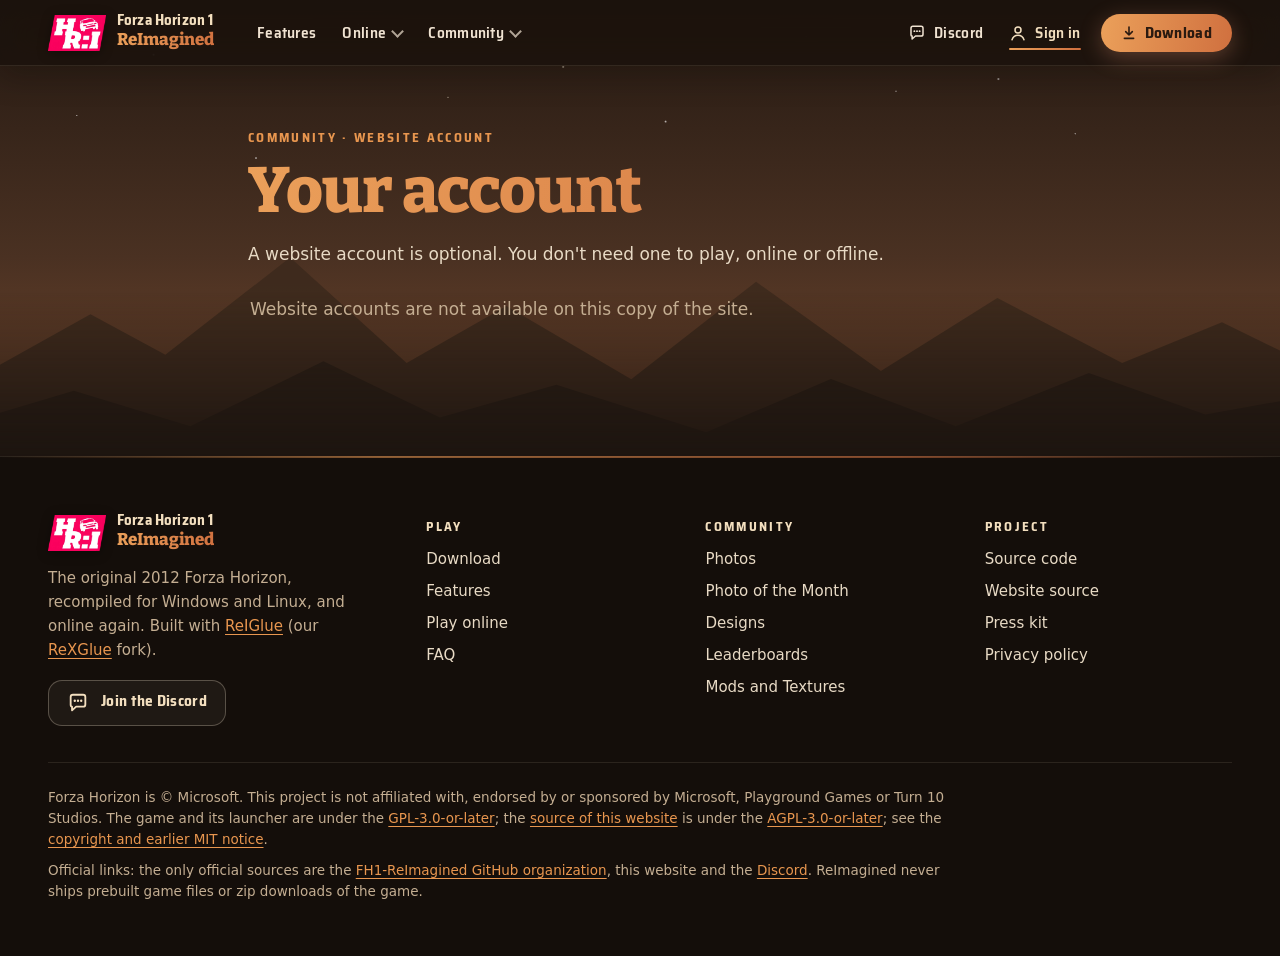
==== commit 00da908d: "Photo of the Month: live standings, past winners, rules, and the winner on the home page (#4) Carrie" ====
--- a/account.html
+++ b/account.html
@@ -43,6 +43,7 @@
       <div class="menu-panel" id="nav-community">
         <div class="menu-list">
           <a href="gallery.html">Photos</a>
+          <a href="photo-of-the-month.html">Photo of the Month</a>
           <a href="designs.html">Designs</a>
           <a href="press.html">Press</a>
           <a href="faq.html">FAQ</a>
@@ -183,6 +184,7 @@
       <p class="foot-h">Community</p>
       <ul>
         <li><a href="gallery.html">Photos</a></li>
+        <li><a href="photo-of-the-month.html">Photo of the Month</a></li>
         <li><a href="designs.html">Designs</a></li>
         <li><a href="leaderboards.html">Leaderboards</a></li>
         <li><a href="mods.html">Mods and Textures</a></li>
--- a/style.css
+++ b/style.css
@@ -113,7 +113,7 @@
 .brand { display: flex; align-items: center; gap: 11px; text-decoration: none; color: var(--cream); white-space: nowrap; flex-shrink: 0; }
 .brand img { display: block; width: auto; height: 36px; filter: drop-shadow(0 2px 6px rgba(0, 0, 0, .35)); }
 .brand span { display: flex; flex-direction: column; font: 700 15px/1.05 var(--font-ui); letter-spacing: .01em; }
-.brand b { font: 800 17px/1 var(--font-headline); letter-spacing: -.005em; background: var(--grad); -webkit-background-clip: text; background-clip: text; color: transparent; }
+.brand b { font: 800 17px/1.25 var(--font-headline); padding-bottom: .12em; letter-spacing: -.005em; background: var(--grad); -webkit-background-clip: text; background-clip: text; color: transparent; }
 .brand:hover { color: var(--cream); }
 nav { display: flex; align-items: center; gap: 2px; flex: 1; min-width: 0; }
 nav a, .menu summary {
@@ -233,7 +233,7 @@
 h3 { font-size: 21px; color: var(--cream); margin-top: 24px; }
 .h1-small { color: var(--cream); font-size: clamp(20px, 2.4vw, 30px); letter-spacing: .03em; text-transform: uppercase; }
 .h1-big {
-  font-size: clamp(40px, 6vw, 80px); letter-spacing: -.015em; line-height: 1; padding-bottom: .08em;
+  font-size: clamp(40px, 6vw, 80px); letter-spacing: -.015em; line-height: 1.1; padding-bottom: .22em; margin-bottom: -.14em;
   background: var(--grad); -webkit-background-clip: text; background-clip: text; color: transparent;
 }
 .kicker { margin: 0 0 10px; color: var(--orange); font: 700 13px/1.2 var(--font-ui); letter-spacing: .18em; text-transform: uppercase; }
@@ -639,7 +639,7 @@
 .hero-logo { display: block; width: auto; height: clamp(64px, 7.5vw, 104px); margin: 0 0 22px; filter: drop-shadow(0 12px 30px rgba(0, 0, 0, .45)); }
 .hero h1 { margin: 0 0 20px; filter: drop-shadow(0 6px 30px rgba(28, 20, 14, .55)); }
 .hero .h1-small { font-size: clamp(20px, 2.6vw, 34px); letter-spacing: .05em; }
-.hero .h1-big { font-size: clamp(52px, 8.8vw, 132px); line-height: .95; letter-spacing: -.02em; }
+.hero .h1-big { font-size: clamp(52px, 8.8vw, 132px); line-height: 1.05; letter-spacing: -.02em; }
 .hero .lead { font-size: clamp(18px, 1.8vw, 23px); color: #f9f4ec; text-shadow: 0 2px 18px rgba(28, 20, 14, .7); max-width: 34em; }
 .hero-tag {
   display: inline-flex; align-items: center; gap: 10px; margin: 0 0 22px; padding: 7px 14px 7px 8px; border-radius: 999px;
@@ -1056,6 +1056,53 @@
   .scroll-hint { font-size: 15px; }
 }
 
+/* Photo of the Month (potm.js): the standings, last month, the past winners, the rules and the
+   home page's winner. */
+.potm-page .page-head { margin-bottom: 24px; }
+.potm-month { margin: 0 0 36px; }
+.potm-month[hidden] { display: none; }
+.potm-month h2 { color: var(--cream); margin: 0 4px 6px; }
+.potm-month .photo-state { margin: 0 4px 14px; max-width: 820px; }
+.potm-list { list-style: none; margin: 0; padding: 0; display: grid; gap: 12px; max-width: 980px; }
+.potm-entry { display: grid; grid-template-columns: 56px minmax(0, 240px) minmax(0, 1fr); align-items: center; gap: 14px; padding: 12px; border: 1px solid var(--border); border-radius: 14px; background: var(--panel); box-shadow: 0 10px 30px rgba(0, 0, 0, .35); }
+.potm-entry.potm-target { outline: 2px solid var(--orange); outline-offset: 2px; }
+.potm-entry:first-child .potm-rank { color: var(--ink); background: linear-gradient(90deg, var(--orange), var(--pink)); }
+.potm-rank { display: inline-flex; align-items: center; justify-content: center; width: 48px; height: 48px; border-radius: 50%; border: 1px solid var(--border); color: var(--cream); font-weight: 800; font-size: 18px; font-variant-numeric: tabular-nums; }
+.potm-entry > button, .potm-winner > button, .potm-featured > button { display: block; padding: 0; border: 0; border-radius: 10px; overflow: hidden; cursor: zoom-in; background: rgba(255, 255, 255, .05); }
+.potm-entry img, .potm-winner img, .potm-featured img { display: block; width: 100%; height: auto; aspect-ratio: 16 / 9; object-fit: cover; }
+.potm-nophoto { display: flex; align-items: center; justify-content: center; aspect-ratio: 16 / 9; padding: 10px; border-radius: 10px; background: rgba(255, 255, 255, .05); color: var(--muted); font-size: 13px; text-align: center; }
+.potm-info { min-width: 0; }
+.potm-by { margin: 0 0 2px; overflow: hidden; text-overflow: ellipsis; white-space: nowrap; color: var(--muted); }
+.potm-by b { color: var(--cream); }
+.potm-by a { color: var(--soft); font-weight: 700; text-decoration: none; }
+.potm-by a:hover { color: var(--orange); text-decoration: underline; }
+.potm-counts { margin: 0 0 6px; color: var(--muted); font-size: 14.5px; }
+.potm-counts b { color: var(--cream); }
+.potm-info .photo-foot { padding: 0; min-height: 0; justify-content: flex-start; }
+.potm-info .like-slot { margin-left: 0; }
+.potm-share { display: flex; flex-wrap: wrap; gap: 6px; margin-top: 8px; }
+.potm-share-btn { font: inherit; font-size: 12.5px; font-weight: 700; line-height: 1; color: var(--soft); background: transparent; border: 1px solid var(--border); border-radius: 999px; padding: 5px 10px; text-decoration: none; cursor: pointer; }
+.potm-share-btn:hover, .potm-share-btn:focus-visible { border-color: var(--orange); color: var(--cream); }
+.potm-page-share .potm-share { margin-top: 12px; }
+.potm-page-share .potm-share-btn { background: var(--panel); border-color: var(--orange); }
+.potm-how { width: min(100%, 820px); margin: 0 0 36px; }
+.potm-winners { list-style: none; margin: 0; padding: 0; display: grid; grid-template-columns: repeat(auto-fill, minmax(min(100%, 260px), 1fr)); gap: 14px; }
+.potm-winner { padding: 10px; border: 1px solid var(--border); border-radius: 14px; background: var(--panel); }
+.potm-winner .potm-when { margin: 0 0 6px; color: var(--orange); font-weight: 800; letter-spacing: .08em; text-transform: uppercase; font-size: 12px; }
+.potm-winner .potm-by { margin-top: 8px; }
+.potm-featured { width: min(100%, 640px); }
+.potm-featured .potm-by { margin-top: 8px; }
+.potm-of { color: var(--orange); }
+.potm-rules .rules { width: min(100%, 820px); margin: 0 0 20px; }
+.potm-rules .rules p { color: var(--soft); margin: 0 0 10px; }
+.potm-placeholder { padding: 12px 16px; border: 2px dashed var(--orange); border-radius: 12px; background: rgba(232, 150, 79, .08); }
+@media (max-width: 700px) {
+  .potm-entry { grid-template-columns: 40px minmax(0, 1fr); }
+  .potm-entry .potm-rank { width: 36px; height: 36px; font-size: 15px; }
+  .potm-entry > button, .potm-entry > .potm-nophoto { grid-column: 2; }
+  .potm-entry .potm-info { grid-column: 1 / -1; }
+}
+
 @media (prefers-reduced-motion: reduce) {
   html { scroll-behavior: auto; }
   *, *::before, *::after { animation-duration: .01ms !important; animation-iteration-count: 1 !important; transition-duration: .01ms !important; }
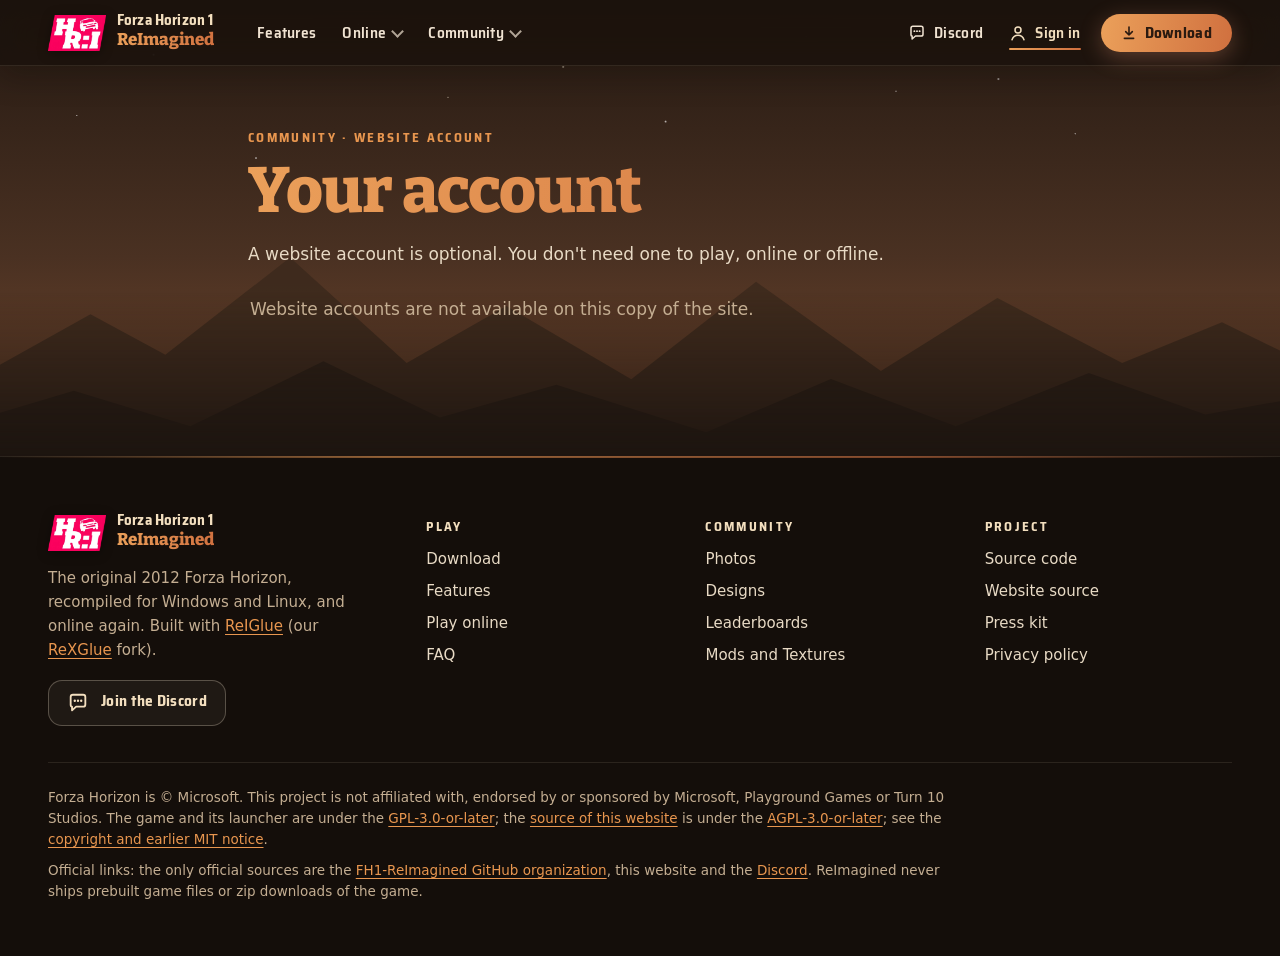
==== commit 1848cf73: "Hide Photo of the Month until it runs, and say likes and uploads need one speed trap or record - Pho" ====
--- a/account.html
+++ b/account.html
@@ -43,7 +43,6 @@
       <div class="menu-panel" id="nav-community">
         <div class="menu-list">
           <a href="gallery.html">Photos</a>
-          <a href="photo-of-the-month.html">Photo of the Month</a>
           <a href="designs.html">Designs</a>
           <a href="press.html">Press</a>
           <a href="faq.html">FAQ</a>
@@ -81,6 +80,15 @@
   <section class="panel" id="signin" aria-labelledby="signin-h" hidden>
     <h2 id="signin-h">Sign in</h2>
     <p>Sign in with Discord, GitHub or an email address. Signing in the first time makes your account; there is no separate sign-up.</p>
+    <div class="howto-link" id="howto">
+      <h3>How it works</h3>
+      <ol class="steps">
+        <li>Sign in here with Discord, GitHub or email.</li>
+        <li>In the launcher, with the main public server picked: Online &gt; Online &gt; Website account &gt; Link (before launcher 0.2.9: Settings &gt; Online &gt; Website account).</li>
+        <li>Click Link here, then confirm in the launcher.</li>
+      </ol>
+      <p class="aside">Your game needs one speed trap or record on the public server first, from any time (single player is fine; <a href="faq.html#q10">the steps</a>). Photos come from the game's photo mode and designs from the in-game storefront: the website shows them, with their likes, but they are not uploaded here.</p>
+    </div>
     <div class="cta signin-buttons">
       <form method="post" action="/api/auth/browser/v1/auth/provider/redirect" data-provider="discord" hidden>
         <input type="hidden" name="provider" value="discord">
@@ -143,7 +151,8 @@
 
     <form class="email-form" id="link-code-form">
       <label for="link-code">Have a link code from the launcher? Enter it here</label>
-      <p class="aside">In the launcher: Settings &gt; Online &gt; Website account &gt; Link to website account. It shows an 8-character code, such as K7M2-QXPA, that works for 10 minutes.</p>
+      <p class="aside">In the launcher, with the main public server picked: Online &gt; Online &gt; Website account &gt; Link to website account (before launcher 0.2.9: Settings &gt; Online &gt; Website account). It shows an 8-character code, such as K7M2-QXPA, that works for 10 minutes.</p>
+      <p class="aside" id="link-needs">Before linking, your game needs one speed trap or record on the public server: drive through any speed trap with the public server selected (the launcher's default). Single player is fine; no lobby or online play is needed. Already have a speed trap or another record on the <a href="leaderboards.html">leaderboards</a>, from any time (before this update too)? You can link now. <a href="faq.html#q10">The steps</a>.</p>
       <div class="field-row">
         <input id="link-code" name="link-code" type="text" autocomplete="off" autocapitalize="characters" spellcheck="false" pattern="[2-9A-HJ-NP-Za-hj-np-z -]{8,10}" maxlength="10" required>
         <button type="submit" class="btn ghost">Find my game</button>
@@ -184,7 +193,6 @@
       <p class="foot-h">Community</p>
       <ul>
         <li><a href="gallery.html">Photos</a></li>
-        <li><a href="photo-of-the-month.html">Photo of the Month</a></li>
         <li><a href="designs.html">Designs</a></li>
         <li><a href="leaderboards.html">Leaderboards</a></li>
         <li><a href="mods.html">Mods and Textures</a></li>
--- a/style.css
+++ b/style.css
@@ -651,6 +651,23 @@
 .hero .btn { padding: 15px 24px; font-size: 18px; }
 .hero .btn.ghost { background: rgba(40, 29, 21, .86); border-color: rgba(241, 227, 206, .4); }
 .hero .btn.ghost:hover { background: rgba(51, 38, 29, .8); }
+/* Players online now (online.js). Without scripts there is no line at all; with them the line is
+   kept from the start at the pill's own height (--live-h) between 12px gaps, the buttons' own, so
+   showing the pill moves nothing and a hidden one leaves only a little more room above the note. */
+.hero-live { --live-h: 30px; display: none; margin: 0; }
+html.js .hero-live { display: flex; align-items: flex-start; height: var(--live-h); margin-top: 12px; }
+html.js .hero-live + .hero-note { margin-top: 12px; }
+.hero-live-pill {
+  display: inline-flex; align-items: center; gap: 9px; box-sizing: border-box; height: var(--live-h); padding: 0 14px 0 12px; border-radius: 999px; white-space: nowrap;
+  background: rgba(28, 20, 14, .55); border: 1px solid rgba(241, 227, 206, .22); -webkit-backdrop-filter: blur(8px); backdrop-filter: blur(8px);
+  font: 600 15px/1.2 var(--font-ui); letter-spacing: .03em; color: var(--cream); text-decoration: none;
+  transition: opacity .4s var(--ease), border-color .18s;
+}
+.hero-live-pill:hover { color: #ffffff; border-color: var(--orange); }
+.hero-live-pill[hidden] { display: inline-flex; visibility: hidden; opacity: 0; }
+.live-dot { position: relative; width: 9px; height: 9px; border-radius: 50%; background: #8fd18a; box-shadow: 0 0 8px rgba(143, 209, 138, .7); flex: none; }
+.live-dot::after { content: ""; position: absolute; inset: -4px; border-radius: 50%; border: 2px solid #8fd18a; opacity: 0; animation: live-ping 2.4s ease-out infinite; }
+@keyframes live-ping { 0% { transform: scale(.5); opacity: .8; } 80%, 100% { transform: scale(1.5); opacity: 0; } }
 .hero-note { display: flex; align-items: flex-start; gap: 10px; margin: 22px 0 0; max-width: 36em; font-size: 15px; color: #faf5ee; text-shadow: 0 1px 10px rgba(28, 20, 14, .8); }
 .hero-note::before { margin-top: 2px; color: var(--cream); }
 .hero-note strong { color: #ffffff; }
@@ -905,6 +922,10 @@
 .account-events time { color: var(--muted); margin-right: 6px; }
 .account-page h3 { color: var(--cream); margin: 24px 0 10px; }
 .account-page button.btn.danger { border: 1px solid var(--pink); color: #faede8; background: rgba(223, 145, 116, .12); }
+.howto-link { margin: 0 0 22px; }
+.howto-link h3 { margin-top: 18px; }
+.howto-link .steps { margin: 0 0 12px; }
+.howto-link .steps li { color: var(--soft); font-size: 16px; line-height: 1.45; padding-top: 4px; min-height: 32px; }
 @media (max-width: 700px) {
   .account-facts { grid-template-columns: 1fr; gap: 2px; }
   .account-facts dd { margin-bottom: 8px; }
@@ -1021,6 +1042,7 @@
   .hero { padding-bottom: 130px; }
   .hero .cta .btn { flex: 1 1 100%; }
   .hero-tag { font-size: 13px; }
+  .hero-live-pill { font-size: 14px; }
   .hero-logo { height: 56px; margin-bottom: 18px; }
   .landing .sun { width: 44vw; margin-left: -22vw; bottom: 25.5%; }
 }
@@ -1052,6 +1074,8 @@
   .hero .btn { font-size: 21px; padding: 18px 30px; }
   .hero .btn small { font-size: 14px; }
   .hero-tag { font-size: 16px; }
+  .hero-live { --live-h: 34px; }
+  .hero-live-pill { font-size: 17px; }
   .hero-note { font-size: 17px; }
   .scroll-hint { font-size: 15px; }
 }
@@ -1107,7 +1131,8 @@
   html { scroll-behavior: auto; }
   *, *::before, *::after { animation-duration: .01ms !important; animation-iteration-count: 1 !important; transition-duration: .01ms !important; }
   .landing .sun { transform: none; }
-  .scroll-hint .mouse::after, .scroll-hint svg { animation: none; }
+  .scroll-hint .mouse::after, .scroll-hint svg, .live-dot::after { animation: none; }
+  .live-dot::after { display: none; }
   .btn:hover, .tile:hover, .shots.photos li:hover, .hub-card:hover { transform: none; }
 }
 @media (forced-colors: active) {
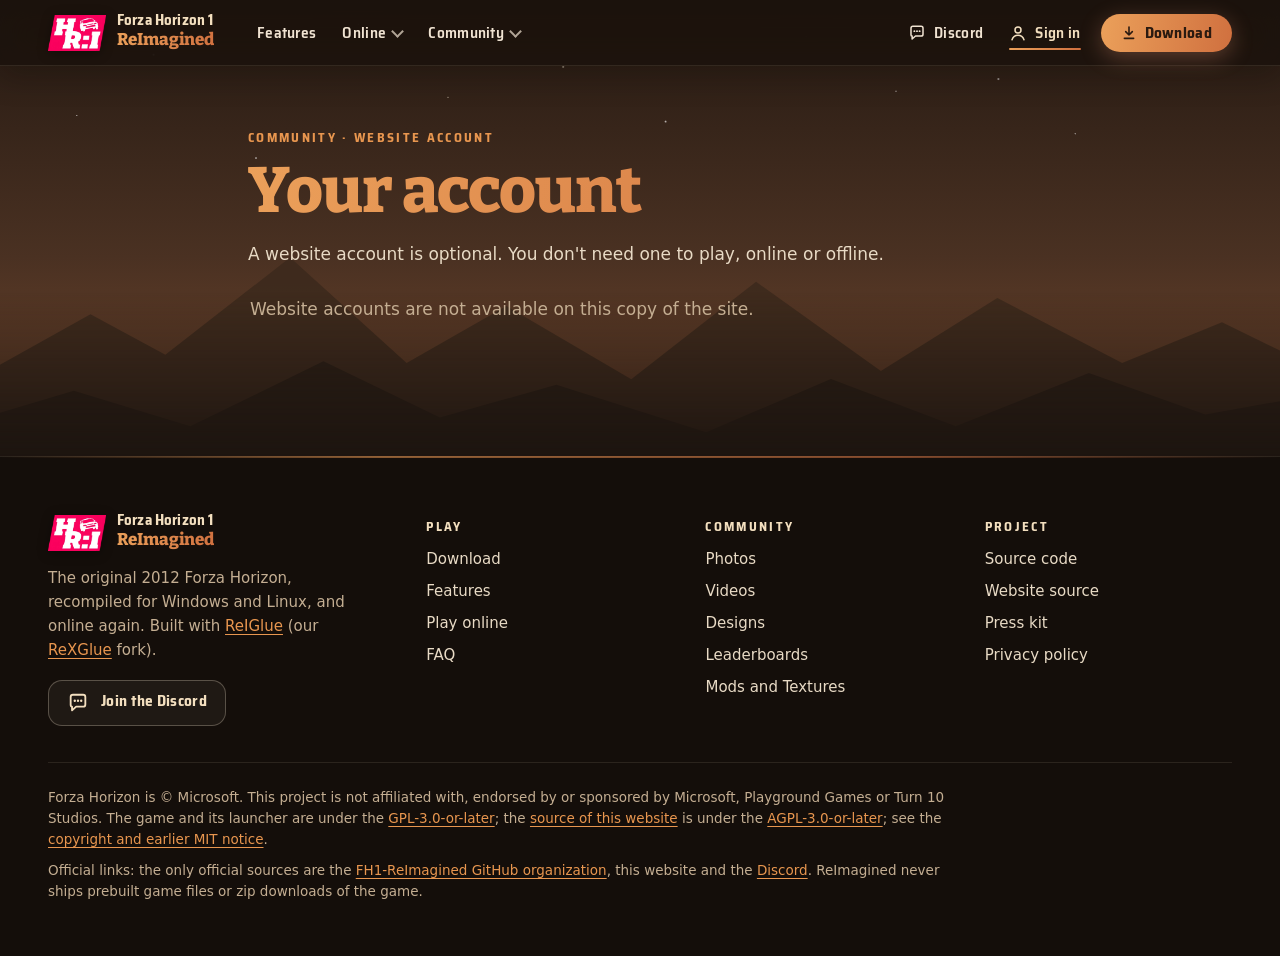
==== commit 9696c187: "Community > Videos: the replay clips players upload from the game, with a player that works on a pho" ====
--- a/account.html
+++ b/account.html
@@ -43,6 +43,7 @@
       <div class="menu-panel" id="nav-community">
         <div class="menu-list">
           <a href="gallery.html">Photos</a>
+          <a href="videos.html">Videos</a>
           <a href="designs.html">Designs</a>
           <a href="press.html">Press</a>
           <a href="faq.html">FAQ</a>
@@ -87,7 +88,7 @@
         <li>In the launcher, with the main public server picked: Online &gt; Online &gt; Website account &gt; Link (before launcher 0.2.9: Settings &gt; Online &gt; Website account).</li>
         <li>Click Link here, then confirm in the launcher.</li>
       </ol>
-      <p class="aside">Your game needs one speed trap or record on the public server first, from any time (single player is fine; <a href="faq.html#q10">the steps</a>). Photos come from the game's photo mode and designs from the in-game storefront: the website shows them, with their likes, but they are not uploaded here.</p>
+      <p class="aside">Your game needs one speed trap or record on the public server first, from any time (single player is fine; <a href="faq.html#q10">the steps</a>). Photos come from the game's photo mode, videos from the game's movie uploads and designs from the in-game storefront: the website shows them, with their likes, but they are not uploaded here.</p>
     </div>
     <div class="cta signin-buttons">
       <form method="post" action="/api/auth/browser/v1/auth/provider/redirect" data-provider="discord" hidden>
@@ -141,9 +142,9 @@
     <p class="aside" id="unlink-reauth" hidden>For your safety, unlinking here needs a sign-in in the last 10 minutes. Sign out, sign in again, then unlink. Or unlink from the launcher.</p>
 
     <div class="my-items" id="items" hidden>
-      <h3>Your photos and designs</h3>
+      <h3>Your photos, videos and designs</h3>
       <p class="aside" id="items-note" hidden></p>
-      <p class="aside" id="items-empty" hidden>Nothing yet. Photos you upload from photo mode (Big Shot) and designs you share from the storefront show up here.</p>
+      <p class="aside" id="items-empty" hidden>Nothing yet. Photos you upload from photo mode (Big Shot), movies you upload from the game and designs you share from the storefront show up here.</p>
       <ul class="item-list" id="items-list"></ul>
       <p class="aside" id="items-profile" hidden><a id="items-profile-link" href="profile.html">Your public page</a> shows what is on the site, with its likes.</p>
       <p class="aside" id="items-reauth" hidden>For your safety, deleting needs a sign-in in the last 10 minutes. Sign out, sign in again, then delete.</p>
@@ -167,7 +168,7 @@
     <ul class="account-events" id="account-events"></ul>
 
     <h3>Delete your account</h3>
-    <p>Deleting your account removes it and everything the website keeps about it at once, its game link and your game's likes included. Things you shared from the game (photos, designs) belong to your game, not to this account, and stay: delete them above first if you want them gone.</p>
+    <p>Deleting your account removes it and everything the website keeps about it at once, its game link and your game's likes included. Things you shared from the game (photos, videos, designs) belong to your game, not to this account, and stay: delete them above first if you want them gone.</p>
     <p class="aside" id="delete-reauth" hidden>For your safety, deleting needs a sign-in in the last 10 minutes. Sign out, sign in again, then delete.</p>
     <button type="button" class="btn ghost danger" id="delete">Delete my account</button>
   </section>
@@ -193,6 +194,7 @@
       <p class="foot-h">Community</p>
       <ul>
         <li><a href="gallery.html">Photos</a></li>
+        <li><a href="videos.html">Videos</a></li>
         <li><a href="designs.html">Designs</a></li>
         <li><a href="leaderboards.html">Leaderboards</a></li>
         <li><a href="mods.html">Mods and Textures</a></li>
--- a/style.css
+++ b/style.css
@@ -317,22 +317,26 @@
 .shots li > button:focus-visible { outline: 2px solid var(--orange); outline-offset: -2px; }
 .shots img { display: block; width: 100%; height: auto; }
 
-/* ---- the photo viewer (photos.js): one photo at a time, sliding to the next ---- */
+/* ---- the photo viewer (photos.js): one photo at a time, sliding to the next; and the video
+   player (videos.js), the same dialog around one video ---- */
 html.viewer-open { overflow: hidden; }
-#lightbox {
+#lightbox, #player {
   position: fixed; inset: 0; width: 100%; height: 100%; max-width: none; max-height: none; margin: 0; padding: 0;
   border: 0; background: transparent; color: var(--text); overflow: hidden;
 }
-#lightbox::backdrop { background: rgba(15, 10, 6, .94); -webkit-backdrop-filter: blur(8px); backdrop-filter: blur(8px); }
-#lightbox[open] { display: block; animation: viewer-in .22s var(--ease); }
+#lightbox::backdrop, #player::backdrop { background: rgba(15, 10, 6, .94); -webkit-backdrop-filter: blur(8px); backdrop-filter: blur(8px); }
+#lightbox[open], #player[open] { display: block; animation: viewer-in .22s var(--ease); }
 @keyframes viewer-in { from { opacity: 0; } to { opacity: 1; } }
-#lightbox form { margin: 0; }
-#lightbox .close {
+#lightbox form, #player form { margin: 0; }
+#lightbox .close, #player .close {
   all: unset; position: absolute; z-index: 3; right: max(12px, env(safe-area-inset-right)); top: 12px; width: 46px; height: 46px; border-radius: 50%;
   display: grid; place-items: center; font-size: 30px; line-height: 1; cursor: pointer; color: var(--cream); background: rgba(241, 227, 206, .08);
 }
-#lightbox .close:hover { background: rgba(228, 150, 87, .2); }
-#lightbox .close:focus-visible { outline: 2px solid var(--orange); outline-offset: 2px; }
+#lightbox .close:hover, #player .close:hover { background: rgba(228, 150, 87, .2); }
+#lightbox .close:focus-visible, #player .close:focus-visible { outline: 2px solid var(--orange); outline-offset: 2px; }
+.player-stage { position: absolute; left: 0; right: 0; top: 70px; bottom: 92px; display: grid; place-items: center; padding: 0 clamp(12px, 6vw, 96px); }
+.player-stage video { display: block; width: 100%; height: 100%; max-height: 100%; object-fit: contain; background: transparent; border-radius: 10px; }
+.player-stage video:focus-visible { outline: 2px solid var(--orange); outline-offset: 4px; }
 .viewer-count { position: absolute; z-index: 2; left: max(18px, env(safe-area-inset-left)); top: 20px; margin: 0; font: 700 15px/1 var(--font-ui); letter-spacing: .12em; color: var(--muted); font-variant-numeric: tabular-nums; }
 .viewer-count b { color: var(--cream); }
 .viewer-stage { position: absolute; left: 0; right: 0; top: 70px; bottom: 92px; overflow: hidden; touch-action: pan-y; user-select: none; -webkit-user-select: none; cursor: grab; }
@@ -377,7 +381,9 @@
 .viewer-cap span { color: var(--muted); font-size: 15px; max-width: 100%; overflow: hidden; text-overflow: ellipsis; white-space: nowrap; }
 .viewer-cap span:empty { display: none; }
 @media (max-width: 700px) {
-  .viewer-stage { top: 64px; bottom: 96px; }
+  .viewer-stage, .player-stage { top: 64px; bottom: 96px; }
+  .player-stage { padding: 0; }
+  .player-stage video { border-radius: 0; }
   .viewer-slide { padding: 0 8px; }
   .viewer-nav { top: auto; bottom: 22px; margin-top: 0; width: 48px; height: 48px; }
   .viewer-cap { padding: 12px 72px calc(12px + env(safe-area-inset-bottom)); }
@@ -763,6 +769,19 @@
 .shots.photos.all { grid-template-columns: repeat(auto-fill, minmax(min(100%, 300px), 1fr)); }
 .photo-state, .design-state { color: var(--muted); margin: 10px 2px 0; }
 .photo-state.error, .design-state.error { color: #faede8; }
+
+/* ---- community videos (videos.js): the photos' cards, with a play button and the length ---- */
+.shots.videos li > button { cursor: pointer; }
+.shots.videos li > button::after {
+  opacity: 1; left: 50%; top: 50%; right: auto; width: 58px; height: 58px; margin: -29px 0 0 -29px;
+  background: rgba(28, 20, 14, .72) url("data:image/svg+xml,%3Csvg xmlns='http://www.w3.org/2000/svg' viewBox='0 0 24 24' fill='%23f1e3ce'%3E%3Cpath d='M8 5.5v13l10.5-6.5z'/%3E%3C/svg%3E") 55% 50% / 26px no-repeat;
+  box-shadow: 0 0 0 2px rgba(241, 227, 206, .35); transition: background-color .2s, transform .25s var(--ease);
+}
+.shots.videos li > button:hover::after, .shots.videos li > button:focus-visible::after { background-color: rgba(208, 112, 63, .9); transform: scale(1.06); }
+.video-len {
+  position: absolute; z-index: 1; right: 10px; bottom: 10px; padding: 4px 8px; border-radius: 8px; line-height: 1.2;
+  background: rgba(20, 14, 10, .8); color: #f4ebdd; font: 700 13px/1.2 var(--font-ui); letter-spacing: .04em; font-variant-numeric: tabular-nums;
+}
 .gallery-page { max-width: 1800px; }
 .gallery-page .rules, .designs-page .rules { width: min(100%, 820px); margin-top: 48px; }
 .rules ul { margin: 0; padding-left: 1.2em; }
@@ -943,6 +962,18 @@
 .item-body b { color: var(--cream); overflow: hidden; text-overflow: ellipsis; white-space: nowrap; }
 .item-body span { color: var(--muted); font-size: 14px; }
 .item-list .btn { padding: 9px 14px; flex: none; font-size: 15px; }
+/* Phones: never the full-width buttons of small screens (".btn { width: 100% }" under 600 px), which
+   left the text a column one word wide and pushed Delete off the screen. Under 480 px the title
+   wraps to two lines and Delete goes under the text, at the right of its row. */
+.item-list li .btn { width: auto; }
+@media (max-width: 480px) {
+  .item-list li { flex-wrap: wrap; gap: 8px 12px; padding: 12px 0; }
+  .item-list img { width: 88px; height: 50px; align-self: flex-start; }
+  .item-body { flex: 1 1 calc(100% - 100px); }
+  .item-body:first-child { flex-basis: 100%; }
+  .item-body b { white-space: normal; overflow-wrap: anywhere; display: -webkit-box; -webkit-box-orient: vertical; -webkit-line-clamp: 2; line-clamp: 2; }
+  .item-list li .btn { margin-left: auto; padding: 8px 16px; }
+}
 
 /* ---- the mods and texture packs hub (hub.js): the list, an item's page, the upload form ---- */
 .hub-filter { display: flex; gap: 8px; margin: 0 0 18px; }
